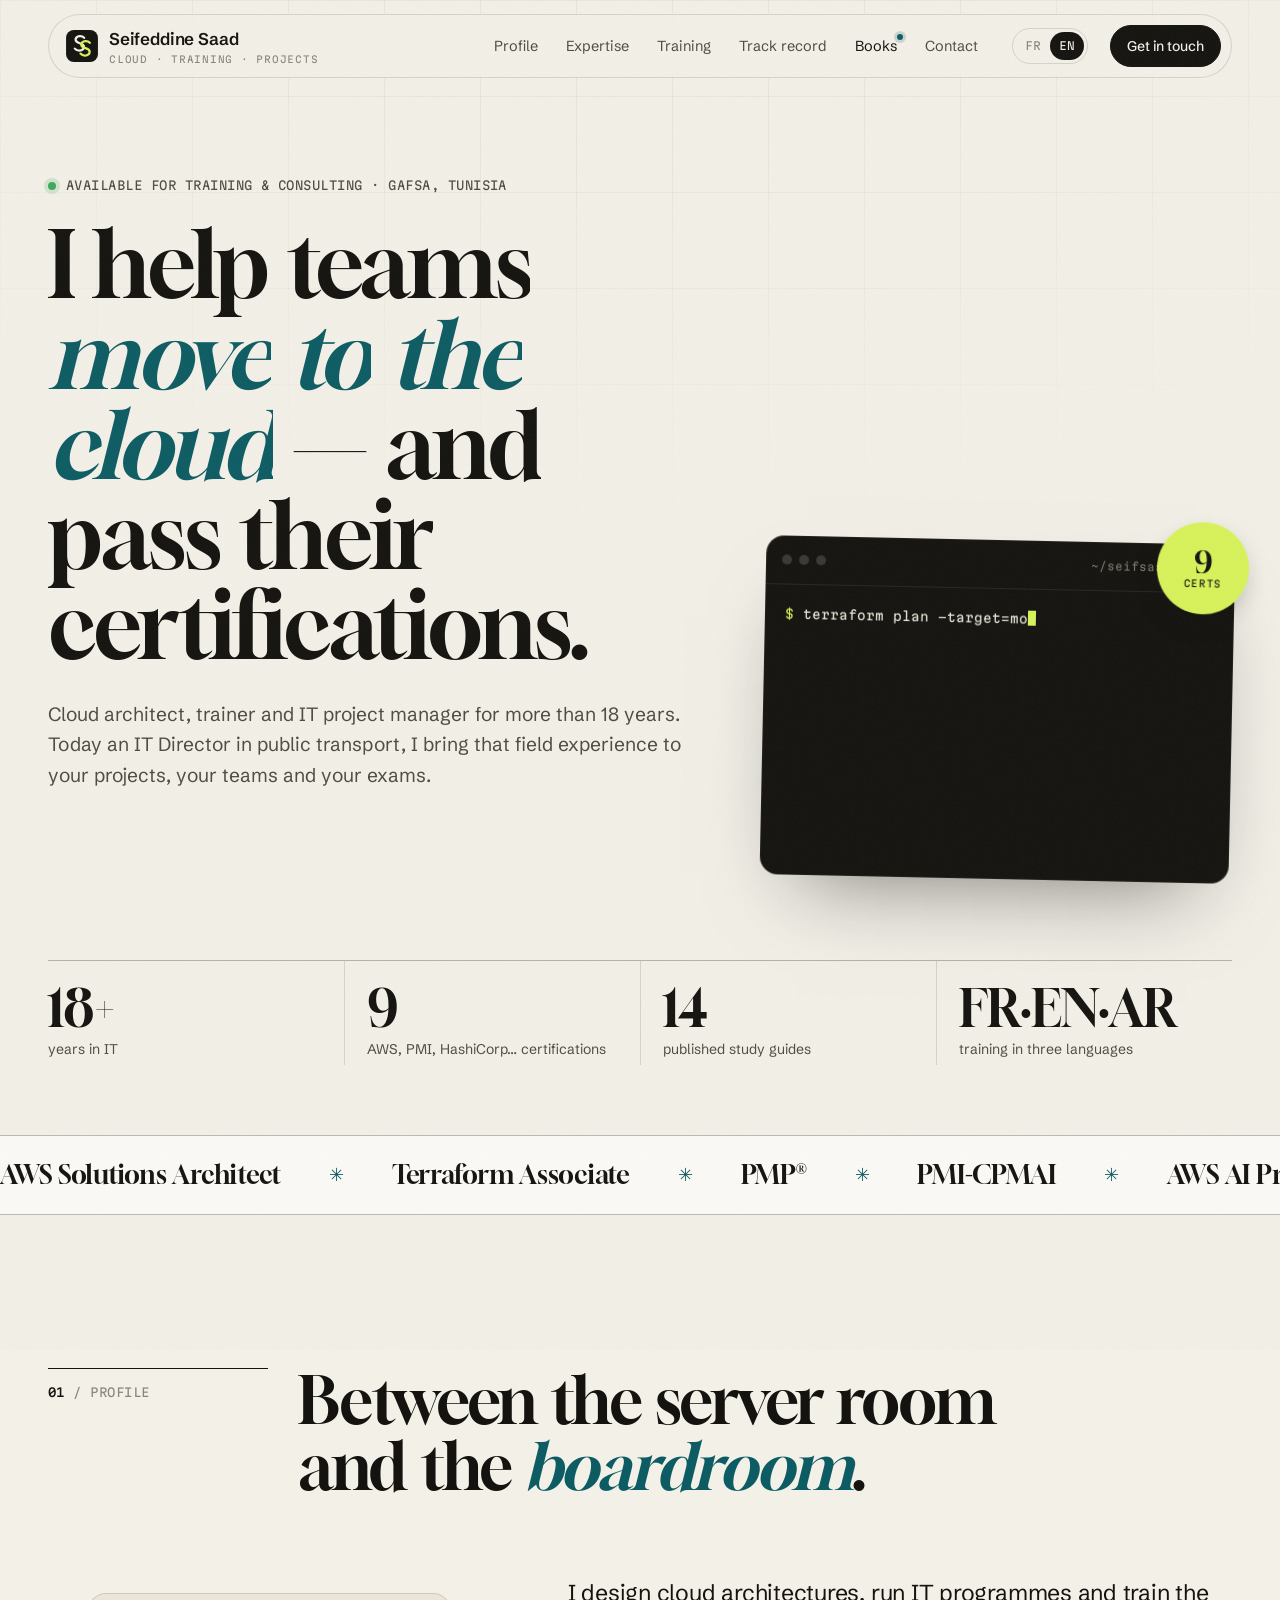
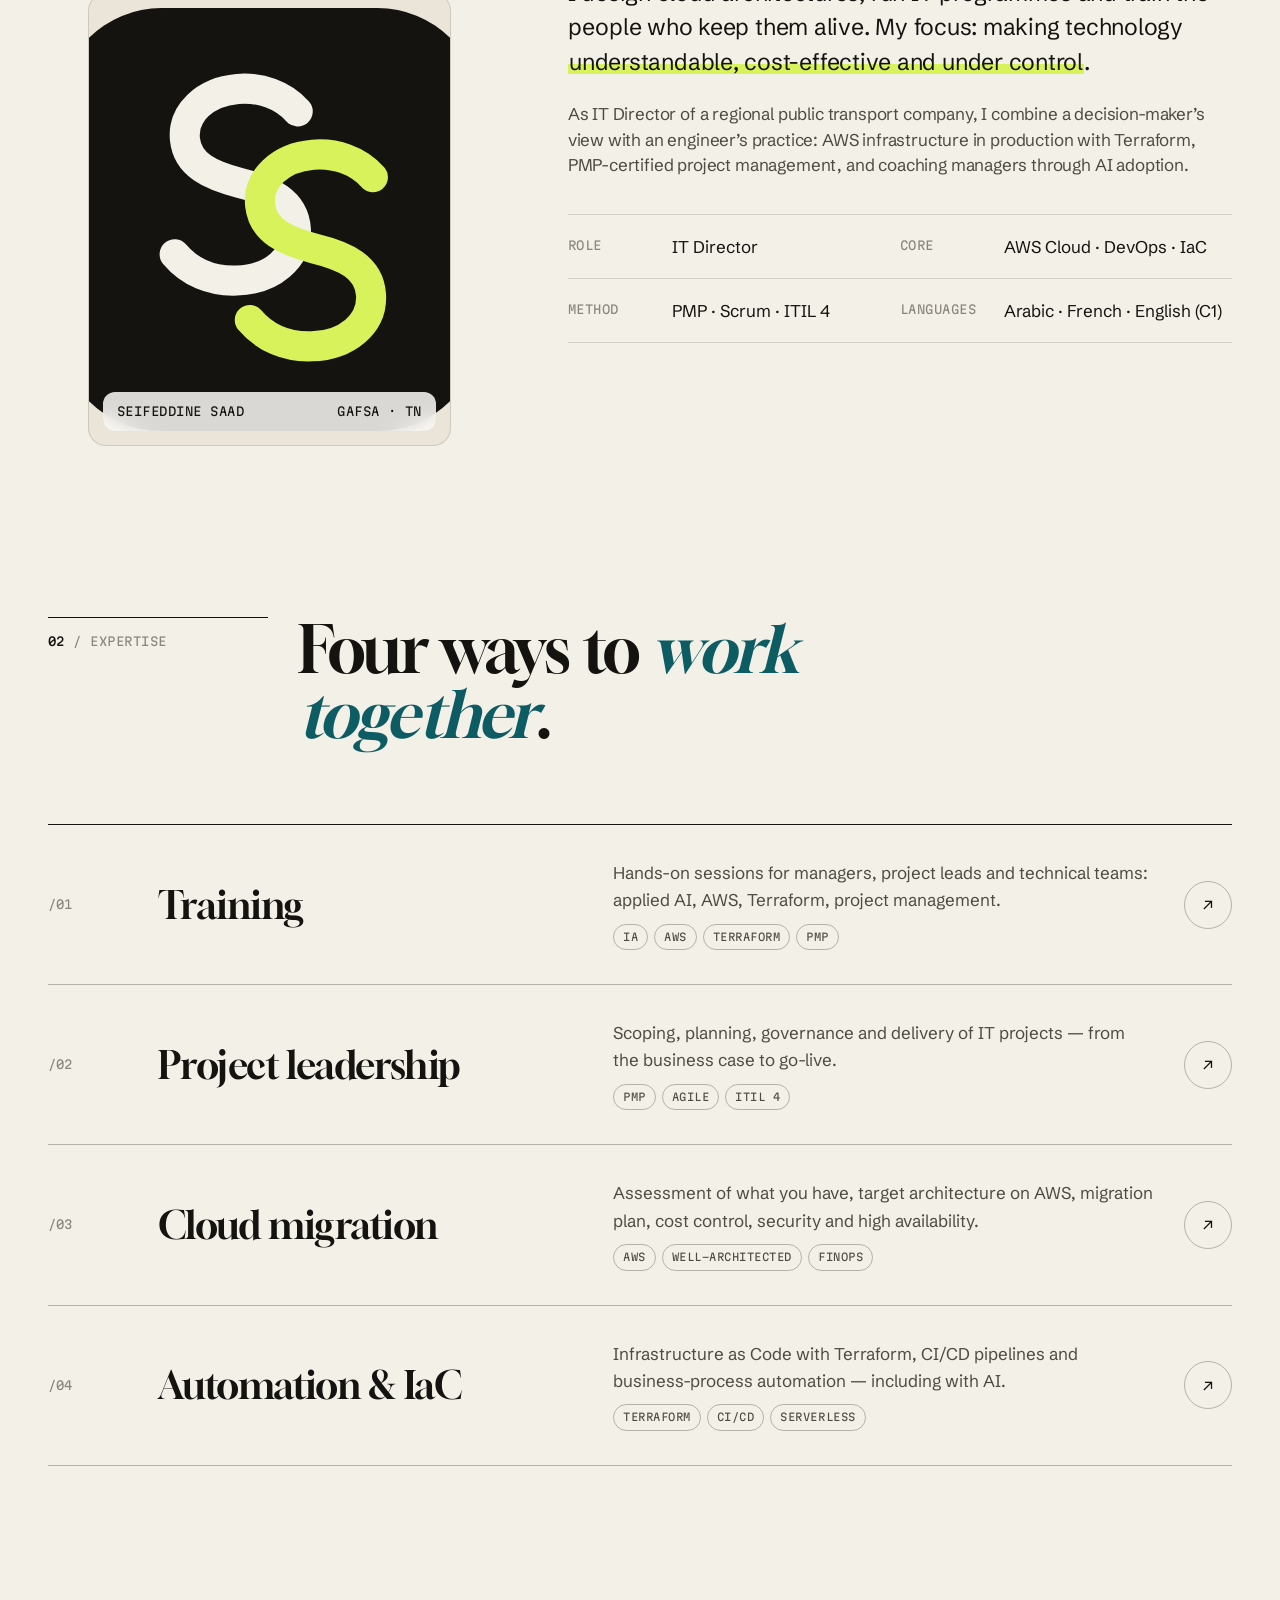
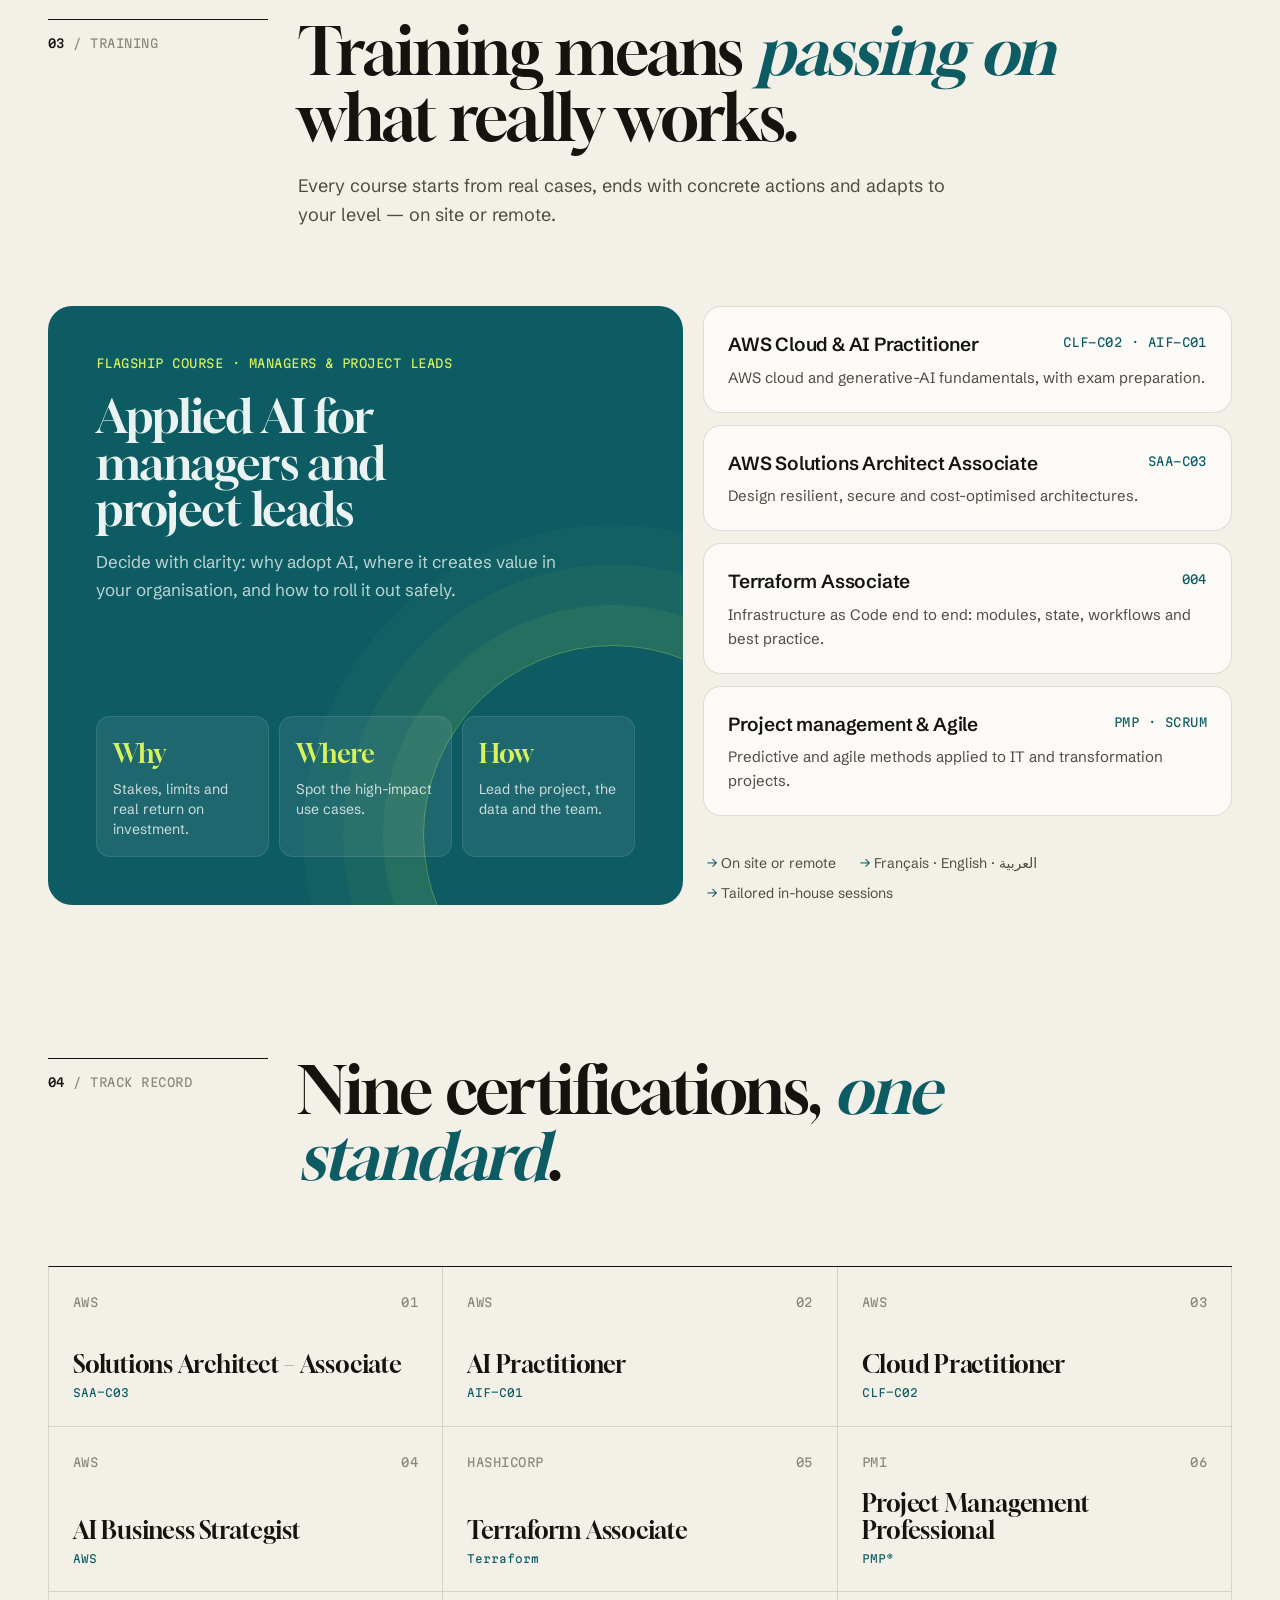
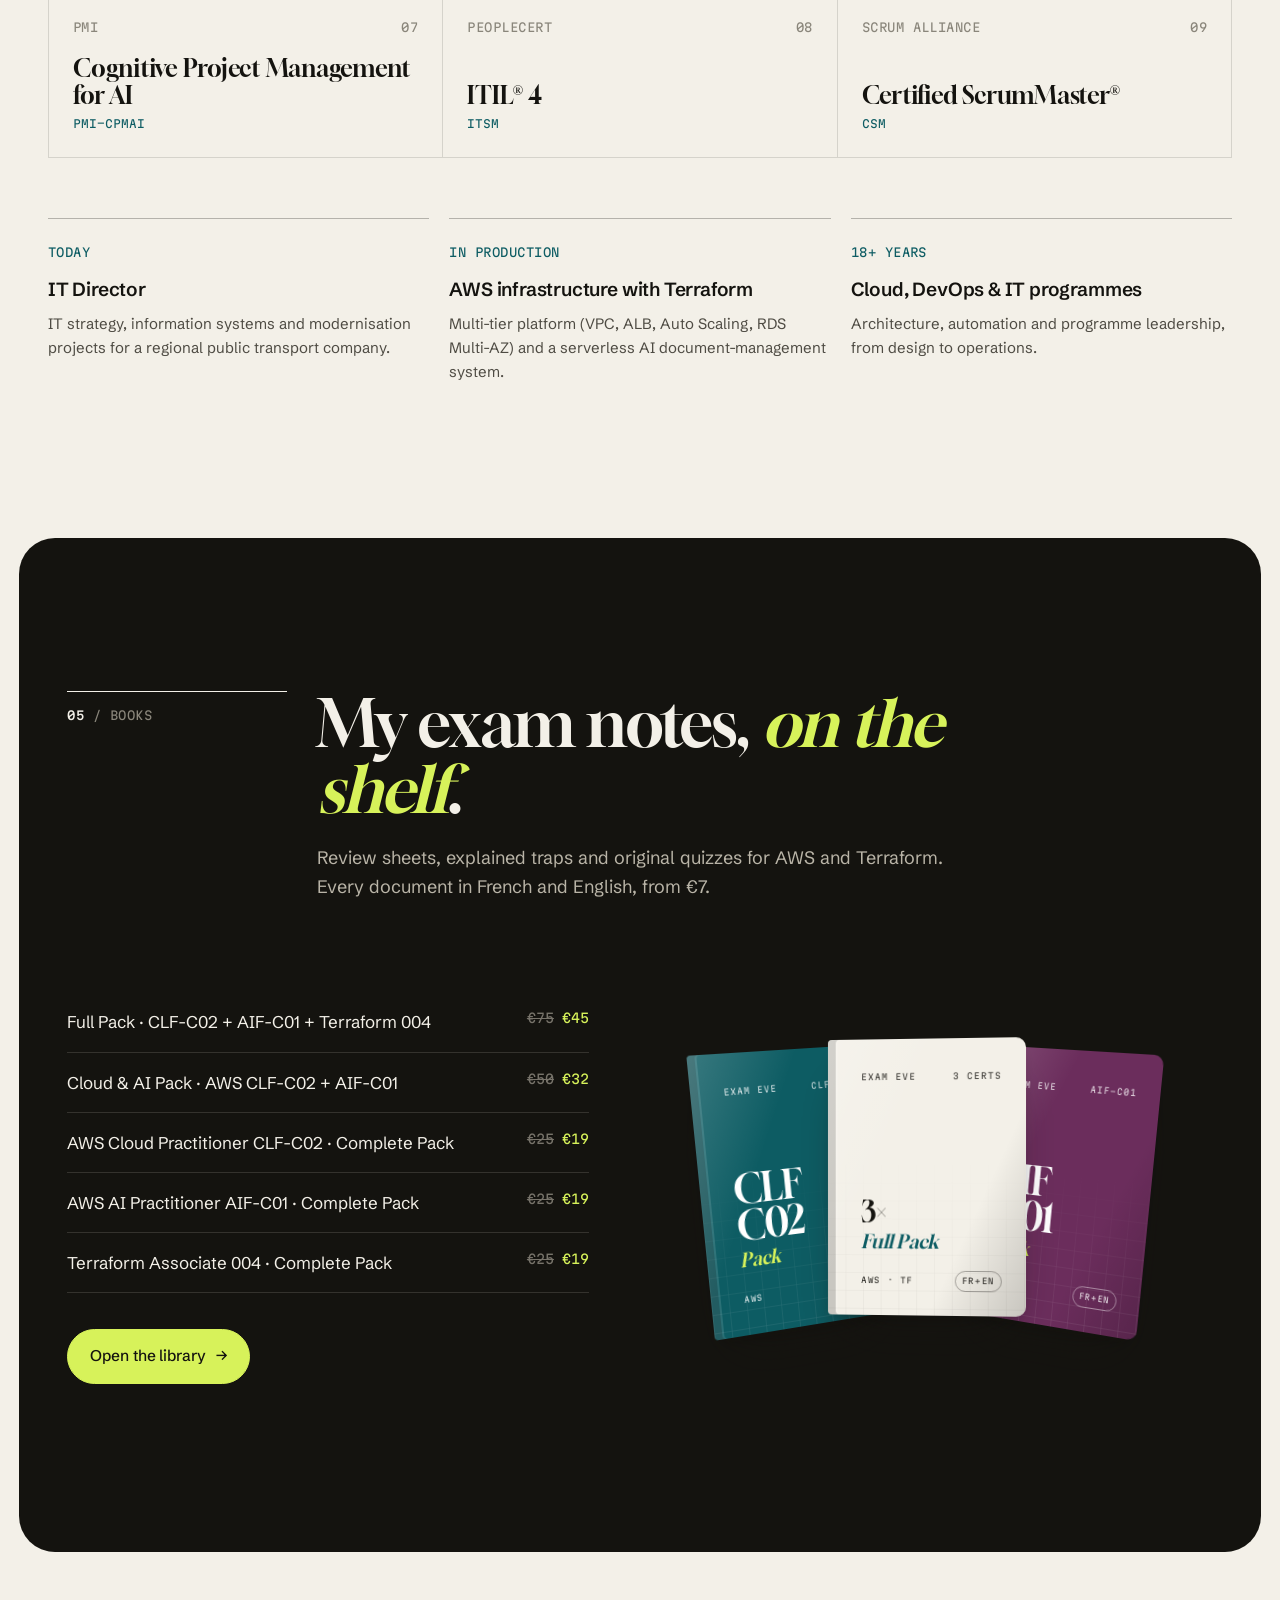
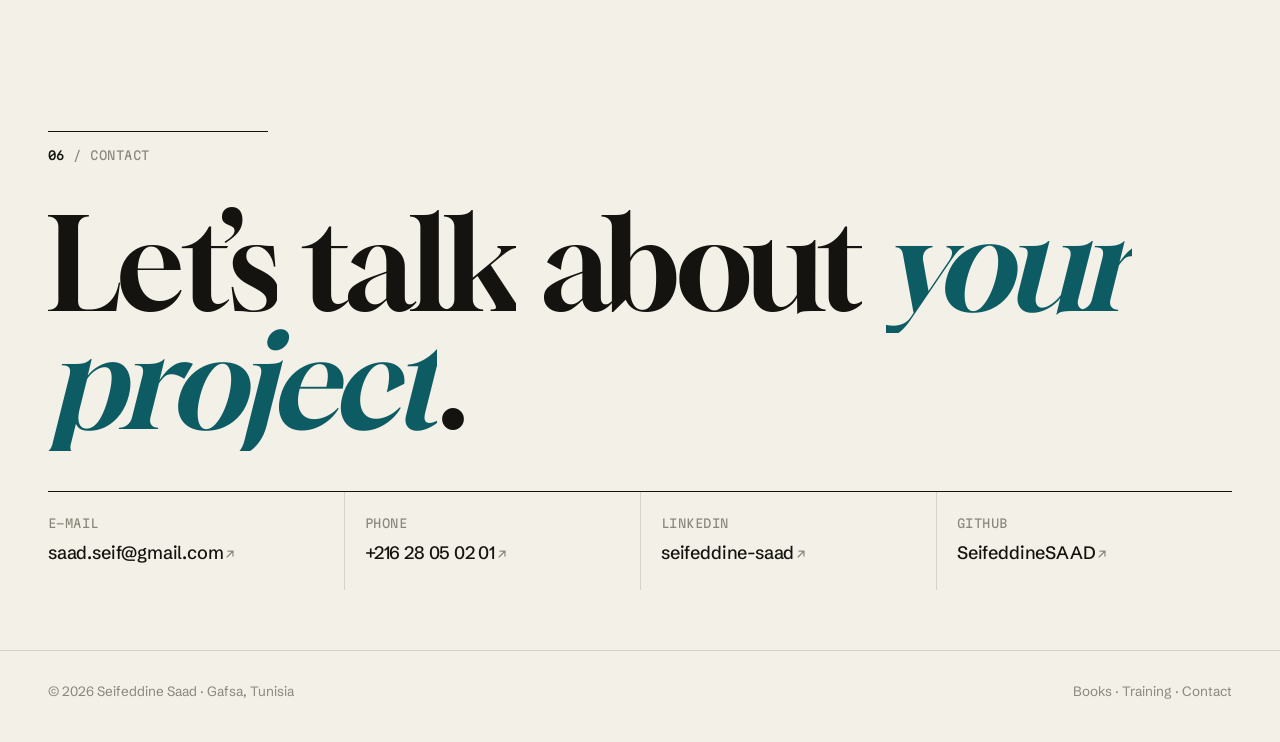
==== index.html @ 4e947e26 "Nouvelle version du site seifsaad.com" ====
<!DOCTYPE html>
<html lang="fr">
<head>
  <meta charset="utf-8">
  <meta name="viewport" content="width=device-width, initial-scale=1">
  <title>Seifeddine Saad — Cloud Architect, formateur & chef de projet IT</title>
  <meta name="description" content="Seifeddine Saad : 18+ ans en architecture cloud, DevOps et pilotage de programmes IT. Formations IA, AWS, Terraform. Livres de préparation aux certifications.">
  <meta property="og:title" content="Seifeddine Saad — Cloud Architect & formateur">
  <meta property="og:description" content="Architecture cloud, formation IA/AWS/Terraform, pilotage de projets IT.">
  <meta property="og:type" content="website">
  <link rel="icon" href="assets/img/logo.svg" type="image/svg+xml">
  <link rel="preconnect" href="https://fonts.googleapis.com">
  <link rel="preconnect" href="https://fonts.gstatic.com" crossorigin>
  <link href="https://fonts.googleapis.com/css2?family=Gloock&family=Martian+Mono:wght@400;500&family=Schibsted+Grotesk:ital,wght@0,400;0,500;0,600;0,700;1,400&display=swap" rel="stylesheet">
  <link rel="stylesheet" href="assets/css/style.css">
</head>
<body data-page="home">
  <div class="veil" aria-hidden="true"></div>
  <div class="cursor" aria-hidden="true"></div>

  <!-- ================= NAV ================= -->
  <header class="nav">
    <div class="wrap nav-inner">
      <a class="brand" href="index.html" aria-label="Accueil">
        <img src="assets/img/logo.svg" alt="">
        <span>Seifeddine Saad<small data-i18n="brand.sub">Cloud · Formation · Projets</small></span>
      </a>
      <ul class="nav-links">
        <li><a href="#profil" data-i18n="nav.profile">Profil</a></li>
        <li><a href="#expertises" data-i18n="nav.services">Expertises</a></li>
        <li><a href="#formations" data-i18n="nav.training">Formations</a></li>
        <li><a href="#parcours" data-i18n="nav.path">Parcours</a></li>
        <li><a href="livres.html" class="shop" data-i18n="nav.books">Livres</a></li>
        <li><a href="#contact" data-i18n="nav.contact">Contact</a></li>
      </ul>
      <div class="lang" role="group" aria-label="Langue">
        <button type="button" data-lang="fr" aria-pressed="true">FR</button>
        <button type="button" data-lang="en" aria-pressed="false">EN</button>
      </div>
      <a href="#contact" class="btn btn-sm nav-cta" data-mag><span data-i18n="nav.cta">Me contacter</span></a>
      <button class="burger" type="button" aria-label="Menu"><span></span></button>
    </div>
  </header>

  <main>
    <!-- ================= HERO ================= -->
    <section class="hero">
      <div class="wrap">
        <div class="hero-grid">
          <div>
            <span class="eyebrow mono" data-reveal><i class="dot"></i><span data-i18n="hero.eyebrow">Disponible pour formations & missions · Gafsa, Tunisie</span></span>
            <h1 class="h-display split" data-i18n="hero.title">J’aide les équipes à <em>passer au cloud</em> — et à réussir leurs certifications.</h1>
            <p class="lead" data-reveal style="--d:300ms" data-i18n="hero.lead">Architecte cloud, formateur et chef de projet IT depuis plus de 18 ans. Aujourd’hui Directeur Informatique dans le transport public, je mets cette expérience terrain au service de vos projets, de vos équipes et de vos examens.</p>
            <div class="hero-cta" data-reveal style="--d:420ms">
              <a href="#formations" class="btn" data-mag><span data-i18n="hero.cta1">Voir les formations</span> <span class="arr">→</span></a>
              <a href="livres.html" class="btn btn-ghost" data-mag><span data-i18n="hero.cta2">Découvrir les livres</span> <span class="arr">↗</span></a>
            </div>
          </div>

          <div data-reveal style="--d:250ms">
            <div class="term" aria-label="Terminal">
              <div class="sticker"><span><b>9</b><span data-i18n="hero.sticker">certifs</span></span></div>
              <div class="term-bar"><i></i><i></i><i></i><span>~/seifsaad — zsh</span></div>
              <div class="term-body" id="term"></div>
            </div>
          </div>
        </div>

        <div class="stats" data-reveal style="--d:200ms">
          <div class="stat"><b><span data-count="18">0</span>+</b><span data-i18n="stats.years">ans d’expérience IT</span></div>
          <div class="stat"><b data-count="9">0</b><span data-i18n="stats.certs">certifications AWS, PMI, HashiCorp…</span></div>
          <div class="stat"><b data-count="14">0</b><span data-i18n="stats.books">guides de révision publiés</span></div>
          <div class="stat"><b>FR·EN·AR</b><span data-i18n="stats.lang">formations en trois langues</span></div>
        </div>
      </div>
    </section>

    <!-- ================= MARQUEE ================= -->
    <div class="marquee" aria-hidden="true">
      <div class="marquee-track">
        <div class="marquee-item">AWS Solutions Architect</div>
        <div class="marquee-item">Terraform Associate</div>
        <div class="marquee-item">PMP®</div>
        <div class="marquee-item">PMI-CPMAI</div>
        <div class="marquee-item">AWS AI Practitioner</div>
        <div class="marquee-item">ITIL 4</div>
        <div class="marquee-item">Certified ScrumMaster</div>
        <div class="marquee-item">AI Business Strategist</div>
        <div class="marquee-item">AWS Cloud Practitioner</div>
        <!-- duplicated for seamless loop -->
        <div class="marquee-item">AWS Solutions Architect</div>
        <div class="marquee-item">Terraform Associate</div>
        <div class="marquee-item">PMP®</div>
        <div class="marquee-item">PMI-CPMAI</div>
        <div class="marquee-item">AWS AI Practitioner</div>
        <div class="marquee-item">ITIL 4</div>
        <div class="marquee-item">Certified ScrumMaster</div>
        <div class="marquee-item">AI Business Strategist</div>
        <div class="marquee-item">AWS Cloud Practitioner</div>
      </div>
    </div>

    <!-- ================= 01 PROFIL ================= -->
    <section class="sec" id="profil">
      <div class="wrap">
        <div class="sec-head">
          <div class="sec-num mono"><b>01</b> / <span data-i18n="nav.profile">Profil</span></div>
          <div>
            <h2 class="h2" data-reveal data-i18n="p.title">Entre la salle serveur et la <em>salle de réunion</em>.</h2>
          </div>
        </div>
        <div class="profile">
          <figure class="portrait" data-reveal>
            <!-- Remplacez ce bloc par votre photo :
                 <img src="assets/img/portrait.jpg" alt="Seifeddine Saad"> -->
            <div class="ph"><img src="assets/img/logo.svg" alt=""></div>
            <figcaption class="mono"><span>Seifeddine Saad</span><span>Gafsa · TN</span></figcaption>
          </figure>
          <div class="profile-text">
            <p data-reveal data-i18n="p.t1">Je conçois des architectures cloud, je pilote des programmes IT et je forme celles et ceux qui doivent les faire vivre. Mon terrain : rendre la technologie <span class="mark">compréhensible, rentable et maîtrisée</span>.</p>
            <p class="small" data-reveal style="--d:120ms" data-i18n="p.t2">Directeur Informatique d’une société régionale de transport public, j’allie la vision d’un décideur et la pratique d’un ingénieur : infrastructures AWS en production avec Terraform, gestion de projet certifiée PMP, et accompagnement des managers dans l’adoption de l’IA.</p>
            <div class="facts" data-reveal style="--d:200ms">
              <div class="fact"><span class="mono" data-i18n="p.f1k">Poste</span><span data-i18n="p.f1v">Directeur Informatique</span></div>
              <div class="fact"><span class="mono" data-i18n="p.f2k">Cœur</span><span data-i18n="p.f2v">Cloud AWS · DevOps · IaC</span></div>
              <div class="fact"><span class="mono" data-i18n="p.f3k">Méthode</span><span>PMP · Scrum · ITIL 4</span></div>
              <div class="fact"><span class="mono" data-i18n="p.f4k">Langues</span><span data-i18n="p.f4v">Arabe · Français · Anglais (C1)</span></div>
            </div>
          </div>
        </div>
      </div>
    </section>

    <!-- ================= 02 EXPERTISES ================= -->
    <section class="sec" id="expertises" style="padding-top:0">
      <div class="wrap">
        <div class="sec-head">
          <div class="sec-num mono"><b>02</b> / <span data-i18n="nav.services">Expertises</span></div>
          <div>
            <h2 class="h2" data-reveal data-i18n="s.title">Quatre façons de <em>travailler ensemble</em>.</h2>
          </div>
        </div>
        <div class="rows">
          <a href="#formations" class="row" data-reveal>
            <span class="n">/01</span>
            <div><h3 data-i18n="s.1t">Formation</h3></div>
            <div><p data-i18n="s.1d">Des sessions concrètes pour managers, chefs de projet et équipes techniques : IA appliquée, AWS, Terraform, gestion de projet.</p><div class="tags"><span class="tag">IA</span><span class="tag">AWS</span><span class="tag">Terraform</span><span class="tag">PMP</span></div></div>
            <span class="go">↗</span>
          </a>
          <a href="#contact" class="row" data-reveal style="--d:80ms">
            <span class="n">/02</span>
            <div><h3 data-i18n="s.2t">Pilotage de projet</h3></div>
            <div><p data-i18n="s.2d">Cadrage, planification, gouvernance et livraison de projets IT — du dossier de décision à la mise en production.</p><div class="tags"><span class="tag">PMP</span><span class="tag">Agile</span><span class="tag">ITIL 4</span></div></div>
            <span class="go">↗</span>
          </a>
          <a href="#contact" class="row" data-reveal style="--d:160ms">
            <span class="n">/03</span>
            <div><h3 data-i18n="s.3t">Migration cloud</h3></div>
            <div><p data-i18n="s.3d">Évaluation de l’existant, architecture cible sur AWS, plan de migration et maîtrise des coûts, sécurité et haute disponibilité.</p><div class="tags"><span class="tag">AWS</span><span class="tag">Well-Architected</span><span class="tag">FinOps</span></div></div>
            <span class="go">↗</span>
          </a>
          <a href="#contact" class="row" data-reveal style="--d:240ms">
            <span class="n">/04</span>
            <div><h3 data-i18n="s.4t">Automatisation & IaC</h3></div>
            <div><p data-i18n="s.4d">Infrastructure as Code avec Terraform, pipelines CI/CD et automatisation de processus métier — y compris avec l’IA.</p><div class="tags"><span class="tag">Terraform</span><span class="tag">CI/CD</span><span class="tag">Serverless</span></div></div>
            <span class="go">↗</span>
          </a>
        </div>
      </div>
    </section>

    <!-- ================= 03 FORMATIONS ================= -->
    <section class="sec" id="formations" style="padding-top:0">
      <div class="wrap">
        <div class="sec-head">
          <div class="sec-num mono"><b>03</b> / <span data-i18n="nav.training">Formations</span></div>
          <div>
            <h2 class="h2" data-reveal data-i18n="t.title">Former, c’est <em>transmettre</em> ce qui marche vraiment.</h2>
            <p class="sec-intro" data-reveal style="--d:100ms" data-i18n="t.intro">Chaque formation part de cas réels, se termine par des actions concrètes et s’adapte à votre niveau — en présentiel ou à distance.</p>
          </div>
        </div>
        <div class="training">
          <article class="t-feature" data-reveal>
            <span class="mono" data-i18n="t.fTag">Formation phare · Managers & chefs de projet</span>
            <h3 data-i18n="t.fTitle">IA appliquée pour managers et chefs de projet</h3>
            <p data-i18n="t.fDesc">Décider avec lucidité : pourquoi adopter l’IA, où elle crée de la valeur dans votre organisation, et comment la déployer sans risque.</p>
            <ul class="modules">
              <li><b data-i18n="t.m1">Pourquoi</b><span data-i18n="t.m1d">Enjeux, limites et retour sur investissement réel.</span></li>
              <li><b data-i18n="t.m2">Où</b><span data-i18n="t.m2d">Identifier les cas d’usage à fort impact.</span></li>
              <li><b data-i18n="t.m3">Comment</b><span data-i18n="t.m3d">Piloter le projet, les données et l’équipe.</span></li>
            </ul>
          </article>
          <div class="t-list">
            <div class="t-item" data-reveal style="--d:60ms"><h4>AWS Cloud & AI Practitioner</h4><span class="mono">CLF-C02 · AIF-C01</span><p data-i18n="t.i1">Les fondamentaux du cloud AWS et de l’IA générative, avec préparation à l’examen.</p></div>
            <div class="t-item" data-reveal style="--d:120ms"><h4>AWS Solutions Architect Associate</h4><span class="mono">SAA-C03</span><p data-i18n="t.i2">Concevoir des architectures résilientes, sécurisées et optimisées en coûts.</p></div>
            <div class="t-item" data-reveal style="--d:180ms"><h4>Terraform Associate</h4><span class="mono">004</span><p data-i18n="t.i3">Infrastructure as Code de A à Z : modules, state, workflows et bonnes pratiques.</p></div>
            <div class="t-item" data-reveal style="--d:240ms"><h4 data-i18n="t.i4t">Gestion de projet & Agile</h4><span class="mono">PMP · Scrum</span><p data-i18n="t.i4">Méthodes prédictives et agiles appliquées aux projets IT et de transformation.</p></div>
            <div class="t-meta" data-reveal style="--d:300ms"><span data-i18n="t.meta1">Présentiel ou distanciel</span><span data-i18n="t.meta2">Français · English · العربية</span><span data-i18n="t.meta3">Intra-entreprise sur mesure</span></div>
          </div>
        </div>
      </div>
    </section>

    <!-- ================= 04 PARCOURS ================= -->
    <section class="sec" id="parcours" style="padding-top:0">
      <div class="wrap">
        <div class="sec-head">
          <div class="sec-num mono"><b>04</b> / <span data-i18n="nav.path">Parcours</span></div>
          <div>
            <h2 class="h2" data-reveal data-i18n="c.title">Neuf certifications, <em>une seule exigence</em>.</h2>
          </div>
        </div>
        <div class="certs" id="certs"></div>
        <div class="milestones">
          <div class="ms" data-reveal><span class="mono" data-i18n="m.1k">Aujourd’hui</span><h4 data-i18n="m.1t">Directeur Informatique</h4><p data-i18n="m.1d">Stratégie IT, systèmes d’information et projets de modernisation d’une société régionale de transport public.</p></div>
          <div class="ms" data-reveal style="--d:100ms"><span class="mono" data-i18n="m.2k">En production</span><h4 data-i18n="m.2t">Infrastructures AWS avec Terraform</h4><p data-i18n="m.2d">Plateforme multi-tiers (VPC, ALB, Auto Scaling, RDS Multi-AZ) et système serverless de gestion documentaire par IA.</p></div>
          <div class="ms" data-reveal style="--d:200ms"><span class="mono" data-i18n="m.3k">18+ ans</span><h4 data-i18n="m.3t">Cloud, DevOps & programmes IT</h4><p data-i18n="m.3d">Architecture, automatisation et pilotage de programmes, de la conception à l’exploitation.</p></div>
        </div>
      </div>
    </section>

    <!-- ================= 05 LIVRES (teaser) ================= -->
    <section class="band" id="livres">
      <div class="sec wrap">
        <div class="sec-head">
          <div class="sec-num mono"><b>05</b> / <span data-i18n="nav.books">Livres</span></div>
          <div>
            <h2 class="h2" data-reveal data-i18n="b.title">Mes notes d’examen, <em>en libre-service</em>.</h2>
            <p class="sec-intro" data-reveal style="--d:100ms" data-i18n="b.intro">Fiches de révision, pièges expliqués et quiz originaux pour AWS et Terraform. Chaque document en français et en anglais, à partir de 7 €.</p>
          </div>
        </div>
        <div class="band-grid">
          <div data-reveal>
            <ul class="band-list" id="bandList"></ul>
            <a href="livres.html" class="btn" data-mag><span data-i18n="b.cta">Ouvrir la bibliothèque</span> <span class="arr">→</span></a>
          </div>
          <div class="shelf" id="bandShelf" data-reveal style="--d:150ms"></div>
        </div>
      </div>
    </section>

    <!-- ================= 06 CONTACT ================= -->
    <section class="contact" id="contact">
      <div class="wrap">
        <div class="sec-num mono" style="max-width:220px;margin-bottom:40px"><b>06</b> / <span data-i18n="nav.contact">Contact</span></div>
        <h2 class="contact-big split" data-i18n="ct.title">Parlons de <em>votre projet</em>.</h2>
        <div class="contact-grid" data-reveal>
          <a class="c-item" id="cEmail" href="#"><span class="mono">E-mail</span><b data-contact="email"></b></a>
          <a class="c-item" id="cPhone" href="#"><span class="mono" data-i18n="ct.phone">Téléphone</span><b data-contact="phone"></b></a>
          <a class="c-item" href="https://www.linkedin.com/in/seifeddine-saad" target="_blank" rel="noopener"><span class="mono">LinkedIn</span><b>seifeddine-saad</b></a>
          <a class="c-item" href="https://github.com/SeifeddineSAAD" target="_blank" rel="noopener"><span class="mono">GitHub</span><b>SeifeddineSAAD</b></a>
        </div>
      </div>
    </section>
  </main>

  <footer>
    <div class="wrap foot">
      <span>© <span id="year"></span> Seifeddine Saad · <span data-i18n="f.loc">Gafsa, Tunisie</span></span>
      <span><a href="livres.html" data-i18n="f.books">Livres</a> · <a href="#formations" data-i18n="nav.training">Formations</a> · <a href="#contact" data-i18n="nav.contact">Contact</a></span>
    </div>
  </footer>

  <script src="assets/js/data.js"></script>
  <script src="assets/js/main.js"></script>
</body>
</html>
---- assets/css/style.css ----
/* ==========================================================
   seifsaad.com — "Blueprint paper" design system
   Papier chaud · encre · pétrole · surligneur citron
   ========================================================== */

:root {
  --paper: #F3F0E8;
  --paper-2: #EAE5D8;
  --paper-3: #FBFAF6;
  --ink: #14130F;
  --ink-2: #4E4B43;
  --ink-3: #8A867B;
  --line: rgba(20, 19, 15, .13);
  --line-strong: rgba(20, 19, 15, .28);
  --petrol: #0D5C63;
  --petrol-deep: #083E43;
  --lime: #D7F25A;
  --plum: #6B2D5C;
  --ochre: #B8741A;

  --f-display: "Gloock", "Times New Roman", serif;
  --f-body: "Schibsted Grotesk", system-ui, sans-serif;
  --f-mono: "Martian Mono", ui-monospace, monospace;

  --wrap: 1240px;
  --gut: clamp(20px, 4vw, 48px);
  --r: 18px;
  --ease: cubic-bezier(.2, .7, .1, 1);
  --ease-out: cubic-bezier(.16, 1, .3, 1);
}

*, *::before, *::after { box-sizing: border-box; }
html { scroll-behavior: smooth; -webkit-text-size-adjust: 100%; }
body {
  margin: 0;
  background: var(--paper);
  color: var(--ink);
  font-family: var(--f-body);
  font-size: 17px;
  line-height: 1.6;
  -webkit-font-smoothing: antialiased;
  overflow-x: hidden;
}
/* Fine blueprint grid on the paper */
body::before {
  content: "";
  position: fixed; inset: 0;
  pointer-events: none; z-index: -1;
  background-image:
    linear-gradient(var(--line) 1px, transparent 1px),
    linear-gradient(90deg, var(--line) 1px, transparent 1px);
  background-size: 96px 96px;
  opacity: .35;
  mask-image: radial-gradient(ellipse 80% 60% at 50% 0%, #000 30%, transparent 100%);
}
/* Grain */
body::after {
  content: "";
  position: fixed; inset: -50%;
  pointer-events: none; z-index: 100;
  opacity: .05;
  background-image: url("data:image/svg+xml,%3Csvg xmlns='http://www.w3.org/2000/svg' width='160' height='160'%3E%3Cfilter id='n'%3E%3CfeTurbulence type='fractalNoise' baseFrequency='.9' numOctaves='3' stitchTiles='stitch'/%3E%3C/filter%3E%3Crect width='100%25' height='100%25' filter='url(%23n)'/%3E%3C/svg%3E");
}

img, svg { display: block; max-width: 100%; }
a { color: inherit; text-decoration: none; }
::selection { background: var(--lime); color: var(--ink); }
:focus-visible { outline: 2px solid var(--petrol); outline-offset: 3px; border-radius: 4px; }

.wrap { width: min(var(--wrap), 100% - var(--gut) * 2); margin-inline: auto; }
.mono { font-family: var(--f-mono); font-size: 12px; letter-spacing: .04em; text-transform: uppercase; }
.serif { font-family: var(--f-display); font-weight: 400; }

/* ---------- Page transition veil ---------- */
.veil {
  position: fixed; inset: 0; z-index: 200;
  background: var(--ink);
  transform-origin: top;
  animation: veilOut .9s var(--ease-out) .05s forwards;
  pointer-events: none;
}
.veil.leaving { animation: veilIn .45s var(--ease) forwards; transform-origin: bottom; }
@keyframes veilOut { to { transform: scaleY(0); } }
@keyframes veilIn { from { transform: scaleY(0); } to { transform: scaleY(1); } }

/* ---------- Navigation ---------- */
.nav {
  position: fixed; top: 14px; left: 0; right: 0; z-index: 50;
  transition: transform .5s var(--ease-out);
}
.nav.hide { transform: translateY(-120%); }
.nav-inner {
  display: flex; align-items: center; gap: 22px;
  padding: 10px 10px 10px 16px;
  border: 1px solid var(--line);
  border-radius: 999px;
  background: rgba(243, 240, 232, .78);
  backdrop-filter: blur(14px) saturate(1.3);
  -webkit-backdrop-filter: blur(14px) saturate(1.3);
  transition: box-shadow .4s, background .4s;
}
.nav.scrolled .nav-inner { box-shadow: 0 10px 40px -18px rgba(20, 19, 15, .35); background: rgba(251, 250, 246, .9); }
.brand { display: flex; align-items: center; gap: 10px; font-weight: 600; letter-spacing: -.01em; }
.brand img { width: 34px; height: 34px; transition: transform .6s var(--ease-out); }
.brand:hover img { transform: rotate(-12deg) scale(1.05); }
.brand small { display: block; font-family: var(--f-mono); font-size: 9.5px; color: var(--ink-3); letter-spacing: .08em; text-transform: uppercase; font-weight: 400; }
.nav-links { display: flex; gap: 4px; margin-left: auto; list-style: none; padding: 0; margin-block: 0; }
.nav-links a {
  position: relative; display: block;
  padding: 8px 12px; border-radius: 999px;
  font-size: 14.5px; color: var(--ink-2);
  transition: color .25s, background .25s;
}
.nav-links a:hover, .nav-links a.active { color: var(--ink); background: var(--paper-2); }
.nav-links a.shop { color: var(--ink); }
.nav-links a.shop::after {
  content: ""; position: absolute; top: 7px; right: 6px;
  width: 6px; height: 6px; border-radius: 50%; background: var(--petrol);
  box-shadow: 0 0 0 3px rgba(13, 92, 99, .18);
  animation: pulse 2.4s infinite;
}
@keyframes pulse { 50% { box-shadow: 0 0 0 7px rgba(13, 92, 99, 0); } }
.lang {
  display: flex; border: 1px solid var(--line); border-radius: 999px; padding: 3px;
  font-family: var(--f-mono); font-size: 11px;
}
.lang button {
  border: 0; background: none; cursor: pointer; color: var(--ink-3);
  padding: 5px 9px; border-radius: 999px; font: inherit; transition: .25s;
}
.lang button[aria-pressed="true"] { background: var(--ink); color: var(--paper); }
.burger { display: none; }

/* ---------- Buttons ---------- */
.btn {
  --bg: var(--ink); --fg: var(--paper);
  position: relative; display: inline-flex; align-items: center; gap: 10px;
  padding: 14px 22px; border-radius: 999px;
  background: var(--bg); color: var(--fg);
  font-weight: 500; font-size: 15.5px; letter-spacing: -.005em;
  border: 1px solid var(--bg);
  overflow: hidden; isolation: isolate; cursor: pointer;
  transition: transform .4s var(--ease-out), color .35s;
}
.btn::before {
  content: ""; position: absolute; inset: 0; z-index: -1;
  background: var(--lime);
  transform: translateY(101%);
  transition: transform .45s var(--ease-out);
  border-radius: inherit;
}
.btn:hover { color: var(--ink); }
.btn:hover::before { transform: translateY(0); }
.btn .arr { transition: transform .4s var(--ease-out); }
.btn:hover .arr { transform: translateX(4px); }
.btn-ghost { --bg: transparent; --fg: var(--ink); border-color: var(--line-strong); }
.btn-sm { padding: 9px 16px; font-size: 14px; }
.btn-petrol { --bg: var(--petrol); --fg: #fff; }

/* ---------- Highlighter ---------- */
.mark {
  background-image: linear-gradient(transparent 58%, var(--lime) 58%, var(--lime) 92%, transparent 92%);
  background-size: 0% 100%;
  background-repeat: no-repeat;
  transition: background-size 1.1s var(--ease-out) .5s;
  padding: 0 .06em;
}
.in .mark, .mark.in { background-size: 100% 100%; }

/* ---------- Hero ---------- */
.hero { position: relative; padding: 170px 0 70px; }
.hero-grid { display: grid; grid-template-columns: 1.25fr .9fr; gap: clamp(30px, 5vw, 80px); align-items: end; }
.eyebrow { display: inline-flex; align-items: center; gap: 10px; color: var(--ink-2); }
.eyebrow .dot { width: 8px; height: 8px; border-radius: 50%; background: #3DAA5C; box-shadow: 0 0 0 4px rgba(61, 170, 92, .18); }
.h-display {
  font-family: var(--f-display); font-weight: 400;
  font-size: clamp(46px, 7.2vw, 104px);
  line-height: .98; letter-spacing: -.025em;
  margin: 22px 0 28px;
}
.h-display em { font-style: italic; color: var(--petrol); }
.split .w { display: inline-block; overflow: hidden; vertical-align: top; padding-bottom: .08em; margin-bottom: -.08em; }
.split .w > span { display: inline-block; transform: translateY(110%); transition: transform 1s var(--ease-out); transition-delay: calc(var(--i) * 55ms + 150ms); }
.split.in .w > span { transform: translateY(0); }
.lead { font-size: clamp(17px, 1.5vw, 20px); color: var(--ink-2); max-width: 56ch; margin: 0 0 34px; }
.hero-cta { display: flex; flex-wrap: wrap; gap: 12px; }

/* Terminal */
.term {
  position: relative;
  background: var(--ink); color: #E8E4D8;
  border-radius: var(--r);
  font-family: var(--f-mono); font-size: 12.5px; line-height: 1.85;
  box-shadow: 0 40px 80px -40px rgba(20, 19, 15, .55), 0 0 0 1px rgba(255,255,255,.04) inset;
  transform: rotate(1.2deg);
  transition: transform .8s var(--ease-out);
}
.term:hover { transform: rotate(0) translateY(-4px); }
.term-bar { display: flex; align-items: center; gap: 7px; padding: 14px 16px; border-bottom: 1px solid rgba(255,255,255,.08); }
.term-bar i { width: 10px; height: 10px; border-radius: 50%; background: #3a3832; }
.term-bar span { margin-left: auto; color: #77736a; font-size: 11px; }
.term-body { padding: 18px 20px 22px; min-height: 290px; white-space: pre-wrap; }
.term .p { color: var(--lime); }
.term .k { color: #9AD4D9; }
.term .s { color: #F1C27D; }
.term .c { color: #77736a; }
.term .ok { color: #7FD69A; }
.caret { display: inline-block; width: 8px; height: 15px; background: var(--lime); vertical-align: -2px; animation: blink 1s steps(1) infinite; }
@keyframes blink { 50% { opacity: 0; } }
.sticker {
  position: absolute; right: -14px; top: -22px;
  width: 92px; height: 92px; border-radius: 50%;
  background: var(--lime); color: var(--ink);
  display: grid; place-items: center; text-align: center;
  font-family: var(--f-mono); font-size: 9.5px; line-height: 1.3; text-transform: uppercase; letter-spacing: .06em;
  animation: spin 18s linear infinite;
  box-shadow: 0 10px 30px -10px rgba(20,19,15,.4);
}
.sticker b { display: block; font-family: var(--f-display); font-size: 30px; font-weight: 400; letter-spacing: -.02em; text-transform: none; line-height: 1; }
@keyframes spin { to { transform: rotate(360deg); } }

/* Hero stats */
.stats { display: grid; grid-template-columns: repeat(4, 1fr); margin-top: 80px; border-top: 1px solid var(--line-strong); }
.stat { padding: 22px 20px 4px 0; }
.stat + .stat { padding-left: 22px; border-left: 1px solid var(--line); }
.stat b { display: block; font-family: var(--f-display); font-weight: 400; font-size: clamp(38px, 4vw, 56px); line-height: 1; letter-spacing: -.02em; }
.stat > span { color: var(--ink-2); font-size: 14px; }

/* ---------- Marquee ---------- */
.marquee {
  border-block: 1px solid var(--line-strong);
  overflow: hidden; padding: 18px 0;
  background: var(--paper-3);
}
.marquee-track { display: flex; gap: 48px; width: max-content; animation: marq 40s linear infinite; }
.marquee:hover .marquee-track { animation-play-state: paused; }
.marquee-item { display: flex; align-items: center; gap: 48px; white-space: nowrap; font-family: var(--f-display); font-size: 26px; letter-spacing: -.01em; }
.marquee-item::after { content: "✳"; color: var(--petrol); font-size: 18px; }
@keyframes marq { to { transform: translateX(-50%); } }

/* ---------- Sections ---------- */
section { position: relative; }
.sec { padding: clamp(90px, 12vw, 160px) 0; }
.sec-head { display: grid; grid-template-columns: 220px 1fr; gap: 30px; margin-bottom: clamp(40px, 6vw, 80px); }
.sec-num { color: var(--ink-3); padding-top: 14px; border-top: 1px solid var(--ink); }
.sec-num b { color: var(--ink); font-weight: 500; }
.h2 { font-family: var(--f-display); font-weight: 400; font-size: clamp(36px, 5vw, 68px); line-height: 1.02; letter-spacing: -.02em; margin: 0; max-width: 18ch; }
.h2 em { font-style: italic; color: var(--petrol); }
.sec-intro { color: var(--ink-2); max-width: 60ch; margin: 22px 0 0; font-size: 18px; }

/* Reveal */
[data-reveal] { opacity: 0; transform: translateY(28px); transition: opacity 1s var(--ease-out), transform 1s var(--ease-out); transition-delay: var(--d, 0ms); }
[data-reveal].in { opacity: 1; transform: none; }

/* ---------- Profil ---------- */
.profile { display: grid; grid-template-columns: .8fr 1.2fr; gap: clamp(30px, 6vw, 90px); align-items: start; }
.portrait {
  position: relative; aspect-ratio: 4/5; border-radius: var(--r);
  background: var(--paper-2); overflow: hidden;
  border: 1px solid var(--line);
}
.portrait img { width: 100%; height: 100%; object-fit: cover; }
.portrait .ph { position: absolute; inset: 0; display: grid; place-items: center; }
.portrait .ph svg { width: 46%; opacity: .9; }
.portrait figcaption {
  position: absolute; left: 14px; bottom: 14px; right: 14px;
  display: flex; justify-content: space-between;
  padding: 10px 14px; border-radius: 12px;
  background: rgba(251, 250, 246, .86); backdrop-filter: blur(8px);
}
.profile-text p { font-size: clamp(19px, 1.8vw, 24px); line-height: 1.5; margin: 0 0 22px; letter-spacing: -.01em; }
.profile-text p.small { font-size: 17px; color: var(--ink-2); }
.facts { display: grid; grid-template-columns: repeat(2, 1fr); gap: 0; margin-top: 36px; border-top: 1px solid var(--line); }
.fact { padding: 18px 0; border-bottom: 1px solid var(--line); display: flex; gap: 14px; }
.fact:nth-child(odd) { padding-right: 18px; }
.fact .mono { color: var(--ink-3); min-width: 90px; padding-top: 3px; }

/* ---------- Services (editorial rows) ---------- */
.rows { border-top: 1px solid var(--ink); }
.row {
  position: relative;
  display: grid; grid-template-columns: 80px 1.1fr 1.4fr 48px; gap: 30px; align-items: center;
  padding: 34px 0; border-bottom: 1px solid var(--line-strong);
  transition: padding .5s var(--ease-out);
}
.row::before {
  content: ""; position: absolute; inset: 0; z-index: -1;
  background: var(--paper-3);
  transform: scaleY(0); transform-origin: bottom;
  transition: transform .5s var(--ease-out);
}
.row:hover { padding-inline: 22px; }
.row:hover::before { transform: scaleY(1); }
.row .n { font-family: var(--f-mono); font-size: 12px; color: var(--ink-3); }
.row h3 { font-family: var(--f-display); font-weight: 400; font-size: clamp(26px, 3vw, 40px); margin: 0; letter-spacing: -.015em; line-height: 1.05; }
.row p { margin: 0 0 10px; color: var(--ink-2); }
.tags { display: flex; flex-wrap: wrap; gap: 6px; }
.tag { font-family: var(--f-mono); font-size: 10.5px; text-transform: uppercase; letter-spacing: .05em; padding: 4px 9px; border: 1px solid var(--line-strong); border-radius: 999px; color: var(--ink-2); }
.row .go {
  width: 48px; height: 48px; border-radius: 50%; border: 1px solid var(--line-strong);
  display: grid; place-items: center;
  transition: background .4s, transform .5s var(--ease-out), border-color .4s;
}
.row:hover .go { background: var(--lime); border-color: var(--lime); transform: rotate(-45deg); }

/* ---------- Formations ---------- */
.training { display: grid; grid-template-columns: 1.2fr 1fr; gap: 20px; }
.t-feature {
  position: relative; overflow: hidden;
  background: var(--petrol); color: #EAF3F1;
  border-radius: calc(var(--r) + 6px);
  padding: clamp(28px, 4vw, 48px);
  min-height: 520px;
  display: flex; flex-direction: column;
}
.t-feature::after {
  content: ""; position: absolute; right: -120px; bottom: -120px;
  width: 380px; height: 380px; border-radius: 50%;
  border: 1px solid rgba(215, 242, 90, .35);
  box-shadow: 0 0 0 40px rgba(215,242,90,.06), 0 0 0 80px rgba(215,242,90,.04), 0 0 0 120px rgba(215,242,90,.025);
  animation: breathe 8s ease-in-out infinite;
}
@keyframes breathe { 50% { transform: scale(1.08); } }
.t-feature .mono { color: var(--lime); }
.t-feature h3 { font-family: var(--f-display); font-weight: 400; font-size: clamp(32px, 3.6vw, 50px); line-height: 1.02; letter-spacing: -.02em; margin: 18px 0 16px; max-width: 14ch; }
.t-feature p { color: rgba(234, 243, 241, .8); max-width: 46ch; margin: 0 0 30px; }
.modules { list-style: none; padding: 0; margin: auto 0 0; display: grid; grid-template-columns: repeat(3, 1fr); gap: 10px; position: relative; z-index: 1; }
.modules li { padding: 16px; border-radius: 14px; background: rgba(255,255,255,.07); border: 1px solid rgba(255,255,255,.1); transition: background .4s, transform .5s var(--ease-out); }
.modules li:hover { background: rgba(215,242,90,.14); transform: translateY(-4px); }
.modules b { display: block; font-family: var(--f-display); font-weight: 400; font-size: 26px; color: var(--lime); margin-bottom: 4px; }
.modules span { font-size: 14px; color: rgba(234,243,241,.85); line-height: 1.45; display: block; }
.t-list { display: grid; gap: 12px; }
.t-item {
  display: grid; grid-template-columns: 1fr auto; gap: 6px 16px; align-items: start;
  padding: 22px 24px; border-radius: var(--r);
  background: var(--paper-3); border: 1px solid var(--line);
  transition: transform .5s var(--ease-out), box-shadow .5s, border-color .4s;
}
.t-item:hover { transform: translateX(6px); border-color: var(--line-strong); box-shadow: -6px 0 0 var(--lime); }
.t-item h4 { margin: 0; font-size: 19px; font-weight: 600; letter-spacing: -.01em; }
.t-item p { grid-column: 1 / -1; margin: 0; color: var(--ink-2); font-size: 15px; }
.t-item .mono { color: var(--petrol); white-space: nowrap; padding-top: 4px; }
.t-meta { display: flex; flex-wrap: wrap; gap: 8px 24px; margin-top: 8px; padding: 16px 4px 0; color: var(--ink-2); font-size: 14px; }
.t-meta span::before { content: "→ "; color: var(--petrol); }

/* ---------- Certifications ---------- */
.certs { display: grid; grid-template-columns: repeat(3, 1fr); border-top: 1px solid var(--ink); border-left: 1px solid var(--line); }
.cert {
  position: relative; padding: 26px 24px 24px; min-height: 160px;
  border-right: 1px solid var(--line); border-bottom: 1px solid var(--line);
  display: flex; flex-direction: column; justify-content: space-between; gap: 18px;
  overflow: hidden;
}
.cert::before {
  content: ""; position: absolute; inset: auto 0 0 0; height: 3px; background: var(--petrol);
  transform: scaleX(0); transform-origin: left; transition: transform .6s var(--ease-out);
}
.cert:hover::before { transform: scaleX(1); }
.cert .issuer { color: var(--ink-3); display: flex; justify-content: space-between; }
.cert h4 { margin: 0; font-family: var(--f-display); font-weight: 400; font-size: 24px; line-height: 1.12; letter-spacing: -.01em; }
.cert .code { font-family: var(--f-mono); font-size: 11px; color: var(--petrol); margin-top: 6px; display: block; }
.milestones { display: grid; grid-template-columns: repeat(3, 1fr); gap: 20px; margin-top: 60px; }
.ms { padding-top: 18px; border-top: 1px solid var(--line-strong); }
.ms .mono { color: var(--petrol); }
.ms h4 { margin: 10px 0 8px; font-size: 19px; font-weight: 600; letter-spacing: -.01em; }
.ms p { margin: 0; color: var(--ink-2); font-size: 15px; }

/* ---------- Shop band (home) ---------- */
.band { background: var(--ink); color: var(--paper); border-radius: 36px; margin: 0 clamp(8px, 1.5vw, 20px); overflow: hidden; }
.band .sec-num { color: #8A867B; border-color: var(--paper); }
.band .sec-num b { color: var(--paper); }
.band .h2 em { color: var(--lime); }
.band .sec-intro { color: #B9B4A7; }
.band-grid { display: grid; grid-template-columns: 1fr 1.1fr; gap: 50px; align-items: center; }
.band-list { list-style: none; padding: 0; margin: 0 0 36px; }
.band-list li { display: flex; justify-content: space-between; gap: 20px; padding: 16px 0; border-bottom: 1px solid rgba(243,240,232,.14); }
.band-list li span:last-child { font-family: var(--f-mono); font-size: 13px; color: var(--lime); white-space: nowrap; }
.band-list s { color: #77736a; margin-right: 8px; }
.band .btn { --bg: var(--lime); --fg: var(--ink); }
.band .btn::before { background: var(--paper); }

/* ---------- Books (shared) ---------- */
.shelf { position: relative; height: 420px; perspective: 1400px; }
.shelf .book { position: absolute; top: 50%; left: 50%; }
.shelf .book:nth-child(1) { transform: translate(-115%, -50%) rotateY(28deg) rotateZ(-6deg); z-index: 1; }
.shelf .book:nth-child(2) { transform: translate(-50%, -54%) rotateY(-8deg); z-index: 3; }
.shelf .book:nth-child(3) { transform: translate(15%, -50%) rotateY(-30deg) rotateZ(6deg); z-index: 2; }
.shelf:hover .book:nth-child(1) { transform: translate(-125%, -52%) rotateY(18deg) rotateZ(-9deg); }
.shelf:hover .book:nth-child(3) { transform: translate(25%, -52%) rotateY(-20deg) rotateZ(9deg); }
.shelf .book { transition: transform .9s var(--ease-out); animation: float 6s ease-in-out infinite; animation-delay: calc(var(--k, 0) * -2s); }

.book {
  --c: var(--petrol);
  --w: 200px;
  width: var(--w); aspect-ratio: 3 / 4.15;
  position: relative;
  transform-style: preserve-3d;
  border-radius: 4px 10px 10px 4px;
  background: var(--c);
  color: #fff;
  box-shadow:
    inset 8px 0 0 rgba(0,0,0,.18),
    inset 10px 0 0 rgba(255,255,255,.12),
    0 30px 50px -24px rgba(20,19,15,.6),
    0 8px 16px -8px rgba(20,19,15,.35);
  overflow: hidden;
  font-family: var(--f-body);
}
.book::before { /* page edge sheen */
  content: ""; position: absolute; inset: 0;
  background: linear-gradient(115deg, rgba(255,255,255,.18) 0%, transparent 35%, transparent 70%, rgba(0,0,0,.18) 100%);
  pointer-events: none;
}
.book::after { /* grid texture */
  content: ""; position: absolute; inset: 0; opacity: .14;
  background-image: linear-gradient(rgba(255,255,255,.5) 1px, transparent 1px), linear-gradient(90deg, rgba(255,255,255,.5) 1px, transparent 1px);
  background-size: 18px 18px;
  mask-image: linear-gradient(to bottom, transparent 40%, #000);
}
.book .b-in { position: absolute; inset: 0; padding: 16% 12% 12% 17%; display: flex; flex-direction: column; z-index: 1; }
.book .b-brand { font-family: var(--f-mono); font-size: calc(var(--w) * .042); letter-spacing: .12em; text-transform: uppercase; opacity: .8; display: flex; justify-content: space-between; }
.book .b-code { font-family: var(--f-display); font-size: calc(var(--w) * .2); line-height: .9; letter-spacing: -.03em; margin-top: auto; }
.book .b-kind { font-family: var(--f-display); font-style: italic; font-size: calc(var(--w) * .095); line-height: 1; margin-top: 6px; color: var(--lime); }
.book .b-foot { display: flex; justify-content: space-between; align-items: center; margin-top: 14%; font-family: var(--f-mono); font-size: calc(var(--w) * .04); text-transform: uppercase; letter-spacing: .08em; opacity: .85; }
.book .b-flag { padding: 3px 6px; border: 1px solid rgba(255,255,255,.5); border-radius: 999px; }
.book.clf { --c: #0D5C63; }
.book.aif { --c: #6B2D5C; }
.book.tf  { --c: #9A5F12; }
.book.multi { --c: #F3F0E8; color: var(--ink); }
.book.multi .b-kind { color: var(--petrol); }
.book.multi .b-flag { border-color: rgba(20,19,15,.4); }
.book.multi::after { background-image: linear-gradient(rgba(20,19,15,.25) 1px, transparent 1px), linear-gradient(90deg, rgba(20,19,15,.25) 1px, transparent 1px); }
.book.multi .b-code { font-size: calc(var(--w) * .15); }

@keyframes float { 50% { translate: 0 -10px; } }

/* ---------- Contact ---------- */
.contact { padding: clamp(100px, 14vw, 180px) 0 60px; }
.contact-big { font-family: var(--f-display); font-weight: 400; font-size: clamp(54px, 10vw, 150px); line-height: .92; letter-spacing: -.035em; margin: 0 0 50px; }
.contact-big em { font-style: italic; color: var(--petrol); }
.contact-grid { display: grid; grid-template-columns: repeat(4, 1fr); border-top: 1px solid var(--ink); }
.c-item { padding: 22px 20px 22px 0; display: flex; flex-direction: column; gap: 6px; transition: color .3s; }
.c-item + .c-item { padding-left: 20px; border-left: 1px solid var(--line); }
.c-item .mono { color: var(--ink-3); }
.c-item b { font-weight: 500; font-size: 18px; letter-spacing: -.01em; word-break: break-word; }
a.c-item:hover b { color: var(--petrol); }
a.c-item b::after { content: " ↗"; font-size: 14px; color: var(--ink-3); transition: color .3s; }
a.c-item:hover b::after { color: var(--petrol); }

footer { padding: 30px 0 40px; border-top: 1px solid var(--line); color: var(--ink-3); font-size: 13.5px; }
.foot { display: flex; justify-content: space-between; flex-wrap: wrap; gap: 14px; }
.foot a:hover { color: var(--ink); }

/* ==========================================================
   LIVRES (shop page)
   ========================================================== */
.shop-hero { padding: 170px 0 40px; }
.shop-hero-grid { display: grid; grid-template-columns: 1.15fr .85fr; gap: 50px; align-items: center; }
.kpis { display: grid; grid-template-columns: repeat(4, 1fr); gap: 0; margin-top: 50px; border-top: 1px solid var(--line-strong); }
.kpi { padding: 18px 18px 0 0; }
.kpi + .kpi { padding-left: 18px; border-left: 1px solid var(--line); }
.kpi b { display: block; font-family: var(--f-display); font-weight: 400; font-size: 44px; line-height: 1; letter-spacing: -.02em; }
.kpi span { font-size: 13.5px; color: var(--ink-2); }

.featured {
  position: relative; overflow: hidden;
  display: grid; grid-template-columns: 1fr 1fr; gap: 40px; align-items: center;
  padding: clamp(30px, 5vw, 60px);
  border-radius: 32px;
  background: var(--ink); color: var(--paper);
}
.featured::before {
  content: ""; position: absolute; inset: 0;
  background: radial-gradient(600px 400px at 85% 50%, rgba(13, 92, 99, .55), transparent 70%);
}
.featured > * { position: relative; }
.ribbon { display: inline-flex; gap: 8px; align-items: center; padding: 6px 12px; border-radius: 999px; background: var(--lime); color: var(--ink); }
.featured h2 { font-family: var(--f-display); font-weight: 400; font-size: clamp(36px, 4.4vw, 60px); line-height: 1; letter-spacing: -.02em; margin: 20px 0 16px; }
.featured h2 em { color: var(--lime); }
.featured p { color: #B9B4A7; margin: 0 0 24px; max-width: 48ch; }
.checks { list-style: none; padding: 0; margin: 0 0 30px; display: grid; gap: 10px; }
.checks li { display: flex; gap: 12px; align-items: baseline; }
.checks li::before { content: "✓"; color: var(--lime); font-weight: 700; }
.price-line { display: flex; align-items: baseline; gap: 14px; flex-wrap: wrap; margin-bottom: 26px; }
.price-big { font-family: var(--f-display); font-size: 72px; line-height: 1; letter-spacing: -.03em; }
.price-was { color: #77736a; text-decoration: line-through; font-size: 22px; }
.save { font-family: var(--f-mono); font-size: 12px; padding: 5px 10px; border-radius: 999px; border: 1px solid var(--lime); color: var(--lime); }
.featured .btn { --bg: var(--lime); --fg: var(--ink); }
.featured .btn::before { background: var(--paper); }
.featured .shelf { height: 460px; }
.featured .shelf .book { --w: 210px; }

/* How it helps */
.steps { display: grid; grid-template-columns: repeat(3, 1fr); gap: 20px; counter-reset: s; }
.step { position: relative; padding: 30px 28px 30px; border-radius: var(--r); background: var(--paper-3); border: 1px solid var(--line); overflow: hidden; transition: transform .6s var(--ease-out), box-shadow .6s; }
.step:hover { transform: translateY(-6px); box-shadow: 0 30px 60px -30px rgba(20,19,15,.35); }
.step .big { position: absolute; right: 18px; top: 8px; font-family: var(--f-display); font-size: 120px; line-height: 1; color: var(--paper-2); z-index: 0; transition: color .5s; }
.step:hover .big { color: var(--lime); }
.step > *:not(.big) { position: relative; }
.step .mono { color: var(--petrol); }
.step h3 { font-family: var(--f-display); font-weight: 400; font-size: 32px; letter-spacing: -.015em; margin: 60px 0 10px; line-height: 1.05; }
.step p { margin: 0; color: var(--ink-2); font-size: 15.5px; }

/* Filters */
.filters { display: flex; flex-wrap: wrap; gap: 8px; margin-bottom: 34px; }
.chip {
  border: 1px solid var(--line-strong); background: transparent; cursor: pointer;
  padding: 10px 16px; border-radius: 999px; font: 500 14px var(--f-body); color: var(--ink-2);
  transition: background .3s, color .3s, border-color .3s;
}
.chip:hover { border-color: var(--ink); color: var(--ink); }
.chip[aria-pressed="true"] { background: var(--ink); color: var(--paper); border-color: var(--ink); }
.chip i { font-style: normal; font-family: var(--f-mono); font-size: 10.5px; opacity: .6; margin-left: 4px; }

.grid-books { display: grid; grid-template-columns: repeat(3, 1fr); gap: 20px; }
.p-card {
  position: relative;
  display: flex; flex-direction: column;
  border-radius: 24px; background: var(--paper-3); border: 1px solid var(--line);
  overflow: hidden;
  transition: transform .6s var(--ease-out), box-shadow .6s var(--ease-out), opacity .4s;
}
.p-card:hover { box-shadow: 0 40px 70px -40px rgba(20,19,15,.45); }
.p-card.hidden { display: none; }
.p-stage {
  position: relative; height: 290px; display: grid; place-items: center;
  background: var(--paper-2);
  perspective: 1000px;
  overflow: hidden;
}
.p-stage::before { content: ""; position: absolute; left: 10%; right: 10%; bottom: 34px; height: 18px; border-radius: 50%; background: rgba(20,19,15,.18); filter: blur(12px); }
.p-stage .book { --w: 158px; transform: rotateY(-18deg) rotateX(4deg); transition: transform .8s var(--ease-out); }
.p-card:hover .p-stage .book { transform: rotateY(-4deg) rotateX(0) translateY(-8px) scale(1.03); }
.p-stage .badge { position: absolute; top: 14px; left: 14px; z-index: 2; padding: 5px 10px; border-radius: 999px; background: var(--paper-3); border: 1px solid var(--line); }
.p-stage .badge.hot { background: var(--lime); border-color: var(--lime); }
.p-body { padding: 22px 22px 24px; display: flex; flex-direction: column; flex: 1; }
.p-body .mono { color: var(--ink-3); }
.p-body h3 { margin: 8px 0 10px; font-size: 20px; line-height: 1.25; font-weight: 600; letter-spacing: -.01em; }
.p-body .use { margin: 0 0 14px; color: var(--ink-2); font-size: 15px; }
.p-body ul { list-style: none; padding: 0; margin: 0 0 20px; display: grid; gap: 6px; font-size: 14.5px; }
.p-body li { display: flex; gap: 10px; }
.p-body li::before { content: ""; flex: none; width: 6px; height: 6px; margin-top: 9px; border-radius: 50%; background: var(--petrol); }
.p-foot { margin-top: auto; display: flex; align-items: center; justify-content: space-between; gap: 12px; padding-top: 18px; border-top: 1px dashed var(--line-strong); }
.p-price { display: flex; align-items: baseline; gap: 8px; }
.p-price b { font-family: var(--f-display); font-weight: 400; font-size: 36px; line-height: 1; letter-spacing: -.02em; }
.p-price s { color: var(--ink-3); font-size: 15px; }
.p-price small { font-family: var(--f-mono); font-size: 10.5px; color: var(--petrol); }

/* Compare table */
.compare { width: 100%; border-collapse: collapse; font-size: 15.5px; }
.compare th, .compare td { text-align: left; padding: 18px 16px; border-bottom: 1px solid var(--line); vertical-align: top; }
.compare thead th { font-family: var(--f-mono); font-weight: 400; font-size: 11px; text-transform: uppercase; letter-spacing: .06em; color: var(--ink-3); border-bottom: 1px solid var(--ink); }
.compare td:first-child { font-weight: 600; }
.compare .num { font-family: var(--f-display); font-size: 26px; letter-spacing: -.02em; white-space: nowrap; }
.compare .gain { font-family: var(--f-mono); font-size: 12px; color: var(--petrol); white-space: nowrap; }
.compare tr.best { background: rgba(215, 242, 90, .28); }
.compare tr { transition: background .3s; }
.compare tbody tr:hover { background: var(--paper-3); }
.compare tbody tr.best:hover { background: rgba(215, 242, 90, .45); }
.table-wrap { overflow-x: auto; border-radius: var(--r); }

/* FAQ */
.faq { border-top: 1px solid var(--ink); }
.faq details { border-bottom: 1px solid var(--line-strong); }
.faq summary {
  list-style: none; cursor: pointer;
  display: flex; justify-content: space-between; align-items: center; gap: 20px;
  padding: 26px 0; font-size: clamp(18px, 1.8vw, 23px); letter-spacing: -.01em; font-weight: 500;
}
.faq summary::-webkit-details-marker { display: none; }
.faq summary .pm { flex: none; width: 36px; height: 36px; border-radius: 50%; border: 1px solid var(--line-strong); position: relative; transition: transform .5s var(--ease-out), background .3s; }
.faq summary .pm::before, .faq summary .pm::after { content: ""; position: absolute; left: 50%; top: 50%; width: 12px; height: 1.5px; background: var(--ink); translate: -50% -50%; }
.faq summary .pm::after { rotate: 90deg; transition: rotate .5s var(--ease-out); }
.faq details[open] .pm { background: var(--lime); border-color: var(--lime); }
.faq details[open] .pm::after { rotate: 0deg; }
.faq .ans { overflow: hidden; color: var(--ink-2); max-width: 70ch; padding: 0 0 26px; margin: 0; }
.disclaimer { margin-top: 50px; color: var(--ink-3); font-size: 13.5px; max-width: 80ch; }

/* ---------- Cursor dot (desktop) ---------- */
.cursor {
  position: fixed; top: 0; left: 0; z-index: 150; pointer-events: none;
  width: 10px; height: 10px; margin: -5px 0 0 -5px; border-radius: 50%;
  background: var(--ink); mix-blend-mode: difference;
  transition: width .35s var(--ease-out), height .35s var(--ease-out), margin .35s var(--ease-out), background .3s;
  opacity: 0;
}
.cursor.on { opacity: 1; }
.cursor.big { width: 56px; height: 56px; margin: -28px 0 0 -28px; background: var(--lime); mix-blend-mode: multiply; }
@media (hover: none) { .cursor { display: none; } }

/* ---------- Responsive ---------- */
@media (max-width: 1080px) {
  .grid-books { grid-template-columns: repeat(2, 1fr); }
  .certs { grid-template-columns: repeat(2, 1fr); }
}
@media (max-width: 920px) {
  .nav-links, .nav-cta { display: none; }
  .burger { display: grid; place-items: center; width: 40px; height: 40px; border-radius: 50%; border: 1px solid var(--line); background: none; cursor: pointer; margin-left: auto; }
  .burger span { width: 16px; height: 1.5px; background: var(--ink); box-shadow: 0 5px 0 var(--ink), 0 -5px 0 var(--ink); }
  .nav.open .nav-inner { border-radius: 26px; flex-wrap: wrap; }
  .nav.open .nav-links { display: flex; flex-direction: column; width: 100%; order: 10; padding: 6px 0 8px; }
  .nav.open .nav-links a { font-size: 18px; padding: 12px 10px; }
  .hero-grid, .shop-hero-grid, .profile, .training, .band-grid, .featured { grid-template-columns: 1fr; }
  .sec-head { grid-template-columns: 1fr; gap: 18px; }
  .stats, .kpis, .contact-grid { grid-template-columns: repeat(2, 1fr); }
  .stat:nth-child(3), .kpi:nth-child(3), .c-item:nth-child(3) { padding-left: 0; border-left: 0; }
  .row { grid-template-columns: 1fr 48px; gap: 12px 20px; }
  .row .n { grid-column: 1 / -1; }
  .row > div { grid-column: 1; }
  .row .go { grid-row: 2; grid-column: 2; }
  .steps, .milestones { grid-template-columns: 1fr; }
  .term { transform: none; }
  .portrait { max-width: 420px; }
}
@media (max-width: 620px) {
  body { font-size: 16px; }
  .hero, .shop-hero { padding-top: 130px; }
  .grid-books, .certs, .facts { grid-template-columns: 1fr; }
  .modules { grid-template-columns: 1fr; }
  .shelf { height: 340px; }
  .shelf .book { --w: 150px; }
  .featured .shelf .book { --w: 150px; }
  .featured .shelf { height: 340px; }
  .brand small { display: none; }
  .sticker { right: 6px; }
  .term { font-size: 10.5px; }
  .term-body { white-space: pre; overflow-x: auto; }
}

@media (prefers-reduced-motion: reduce) {
  *, *::before, *::after { animation-duration: .001ms !important; animation-iteration-count: 1 !important; transition-duration: .001ms !important; }
  [data-reveal], .split .w > span { opacity: 1 !important; transform: none !important; }
  .marquee-track { animation: none; }
}
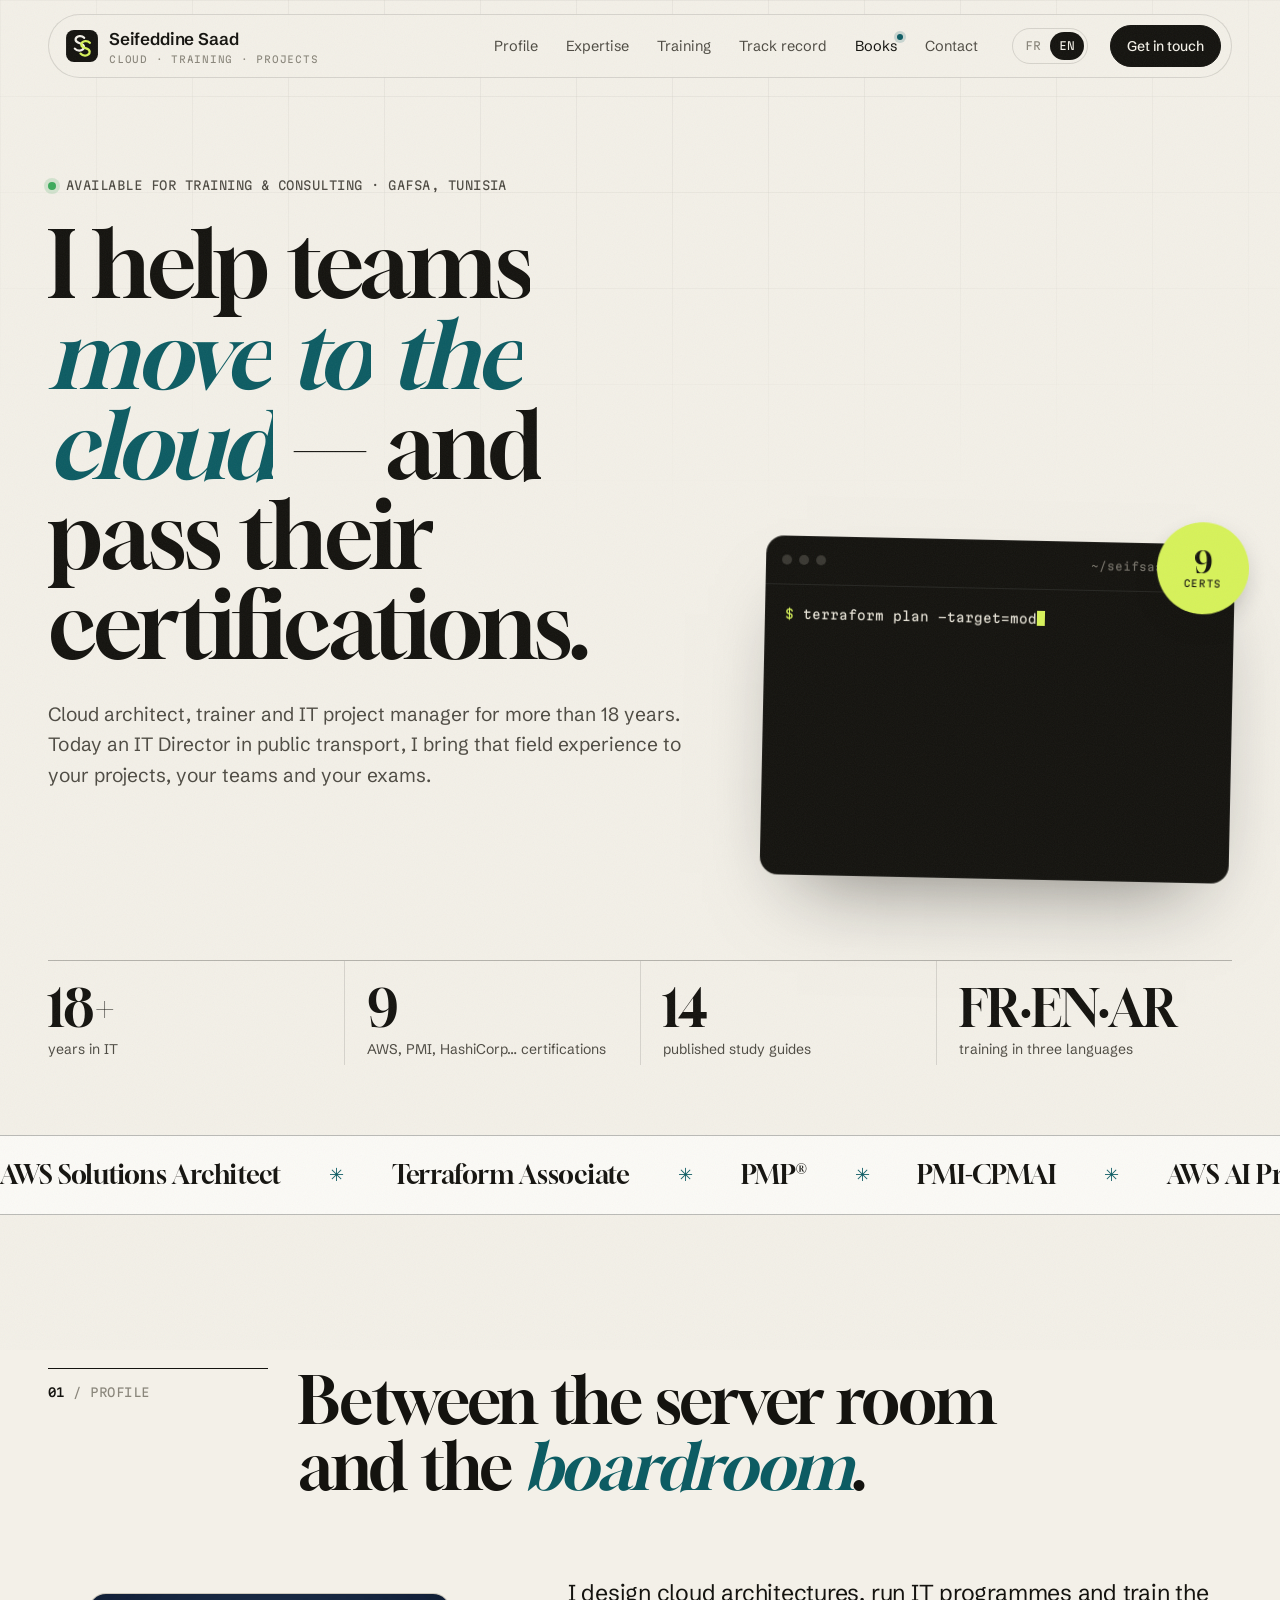
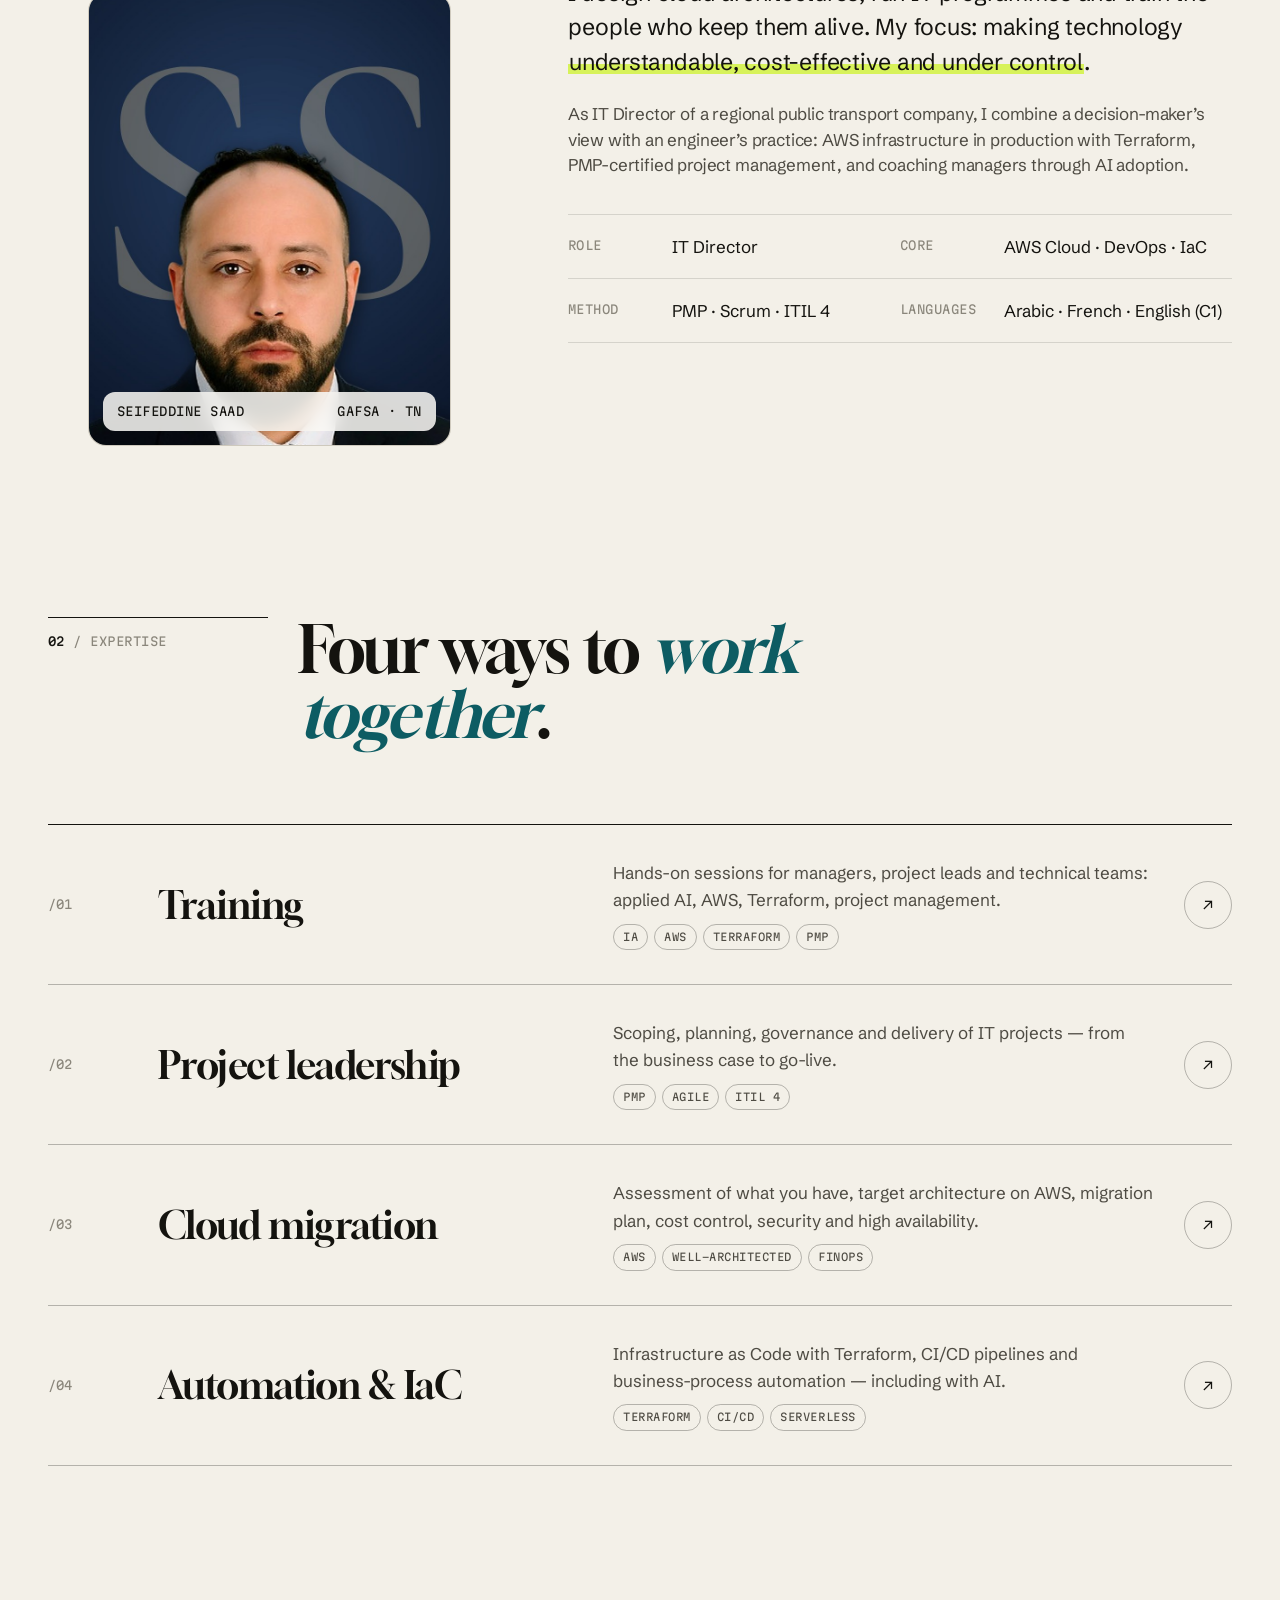
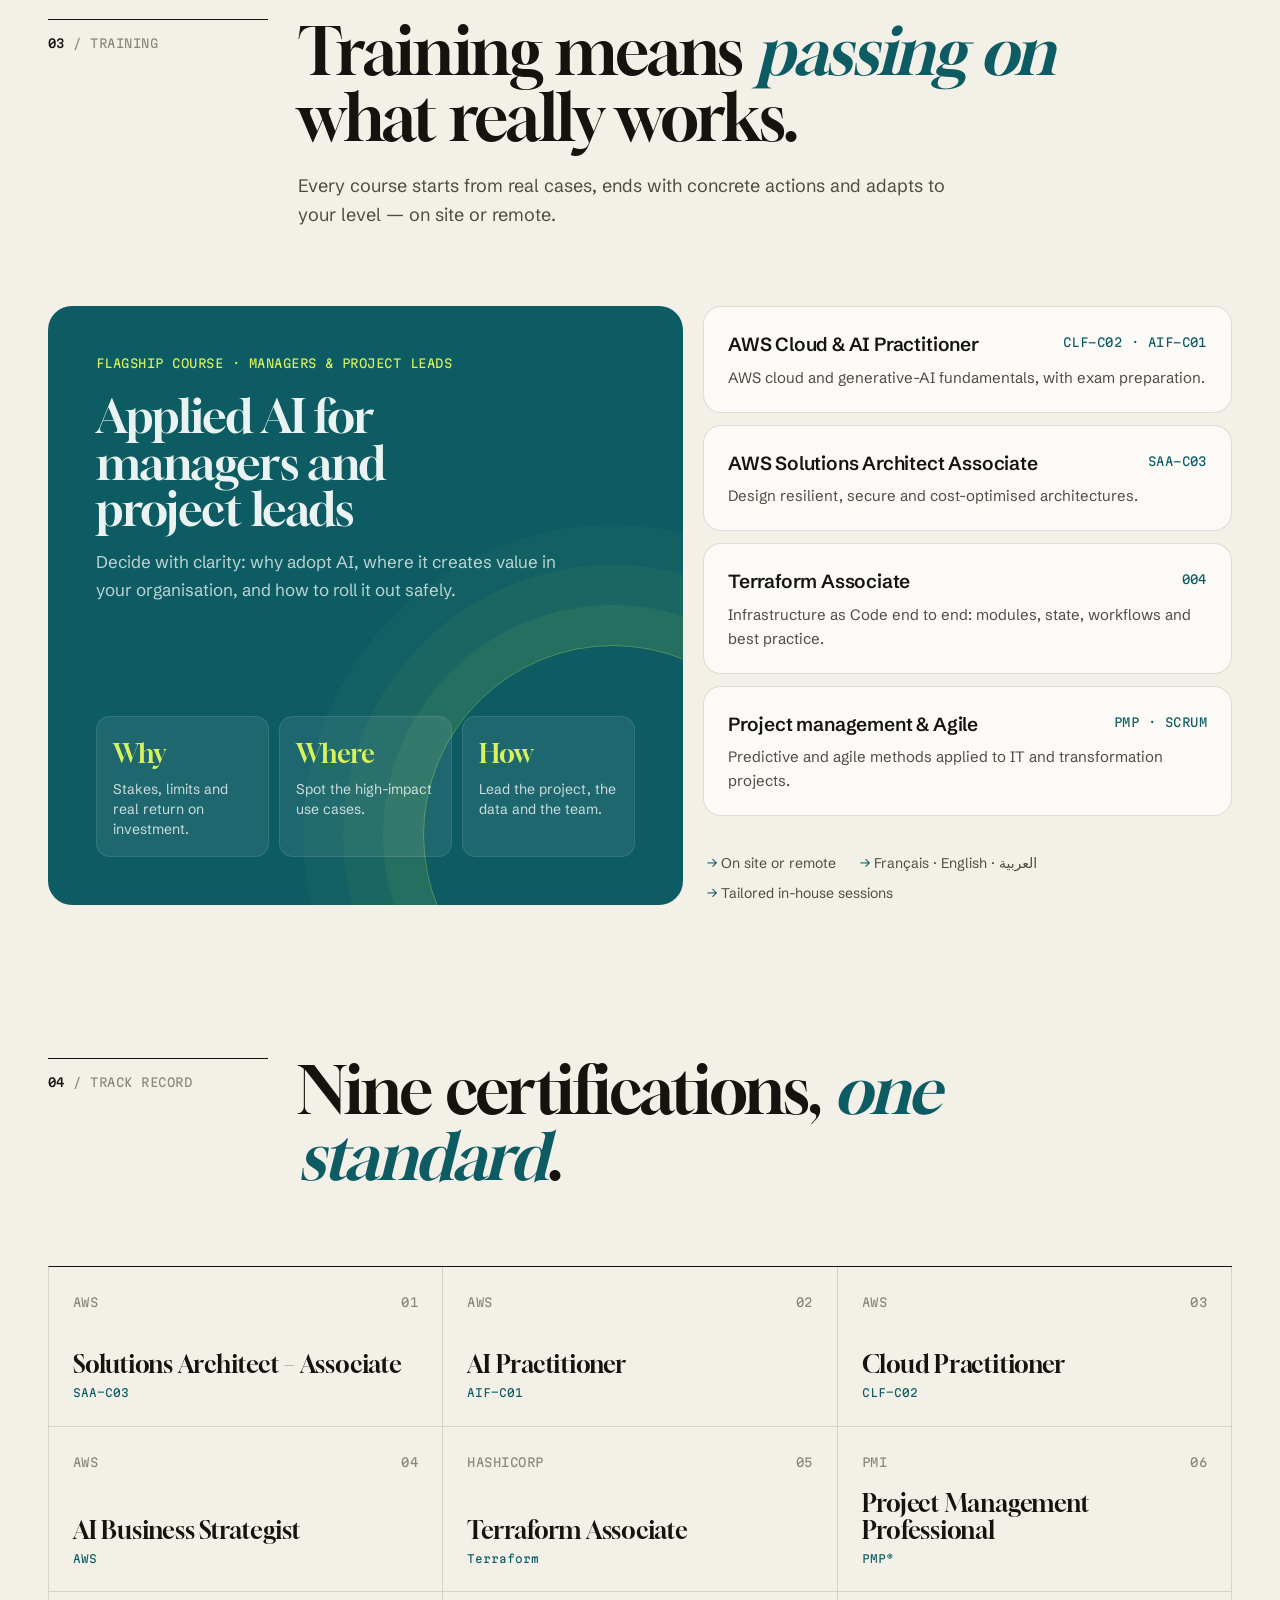
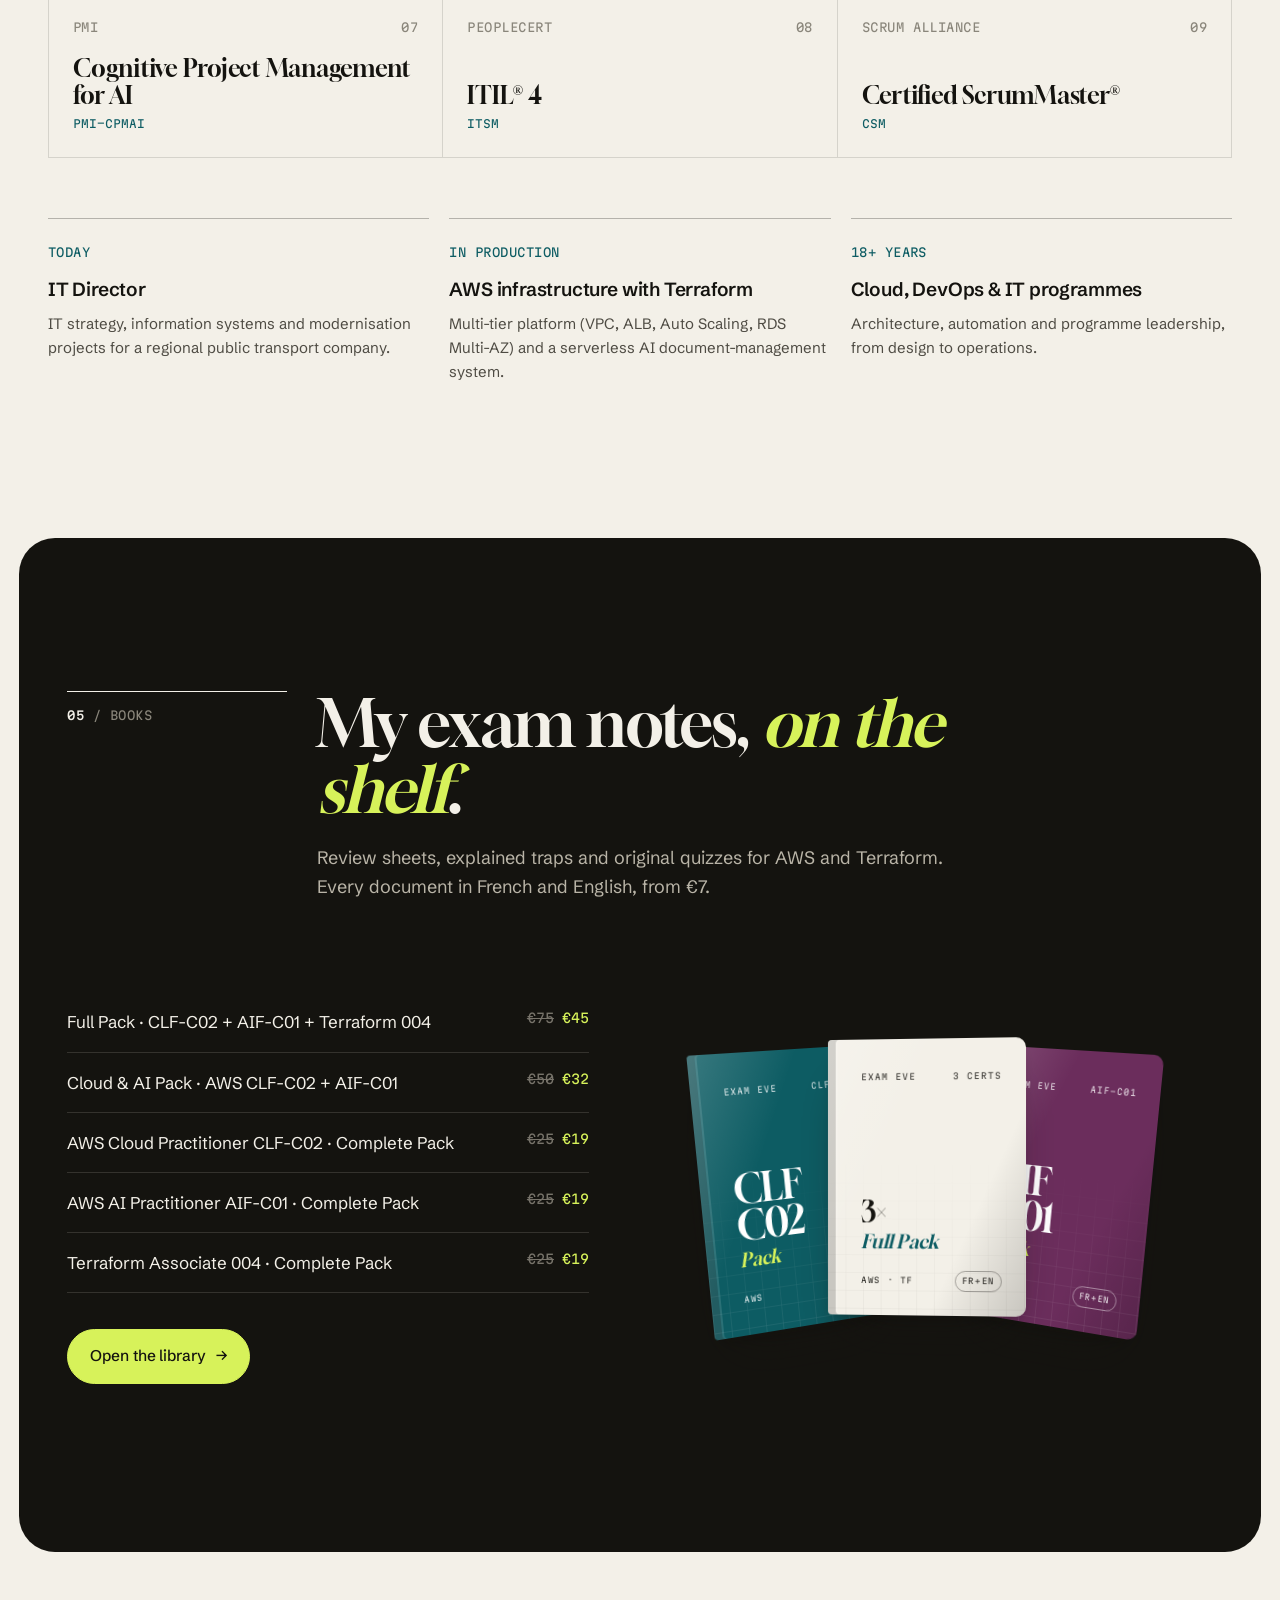
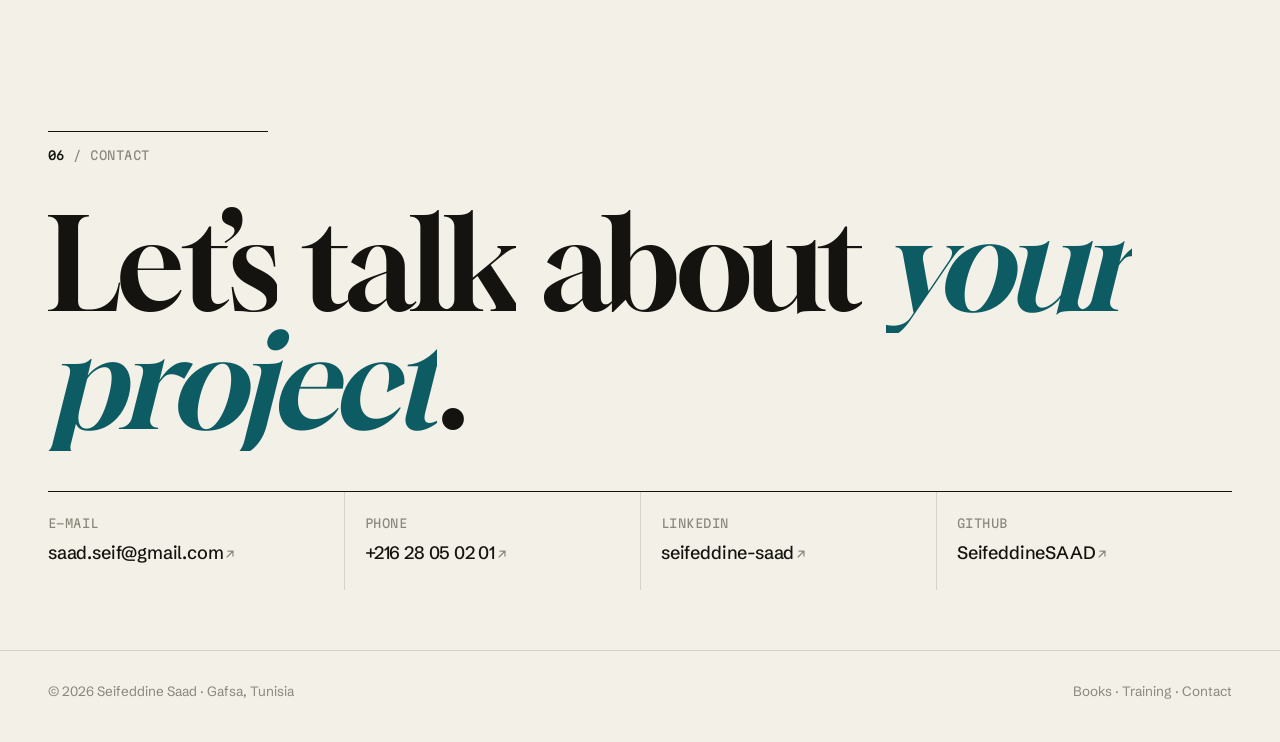
==== commit ea379be5: "Add files via upload" ====
--- a/index.html
+++ b/index.html
@@ -111,9 +111,7 @@
         </div>
         <div class="profile">
           <figure class="portrait" data-reveal>
-            <!-- Remplacez ce bloc par votre photo :
-                 <img src="assets/img/portrait.jpg" alt="Seifeddine Saad"> -->
-            <div class="ph"><img src="assets/img/logo.svg" alt=""></div>
+            <img src="assets/img/portrait.jpg" alt="Seifeddine Saad" width="1000" height="1000">
             <figcaption class="mono"><span>Seifeddine Saad</span><span>Gafsa · TN</span></figcaption>
           </figure>
           <div class="profile-text">
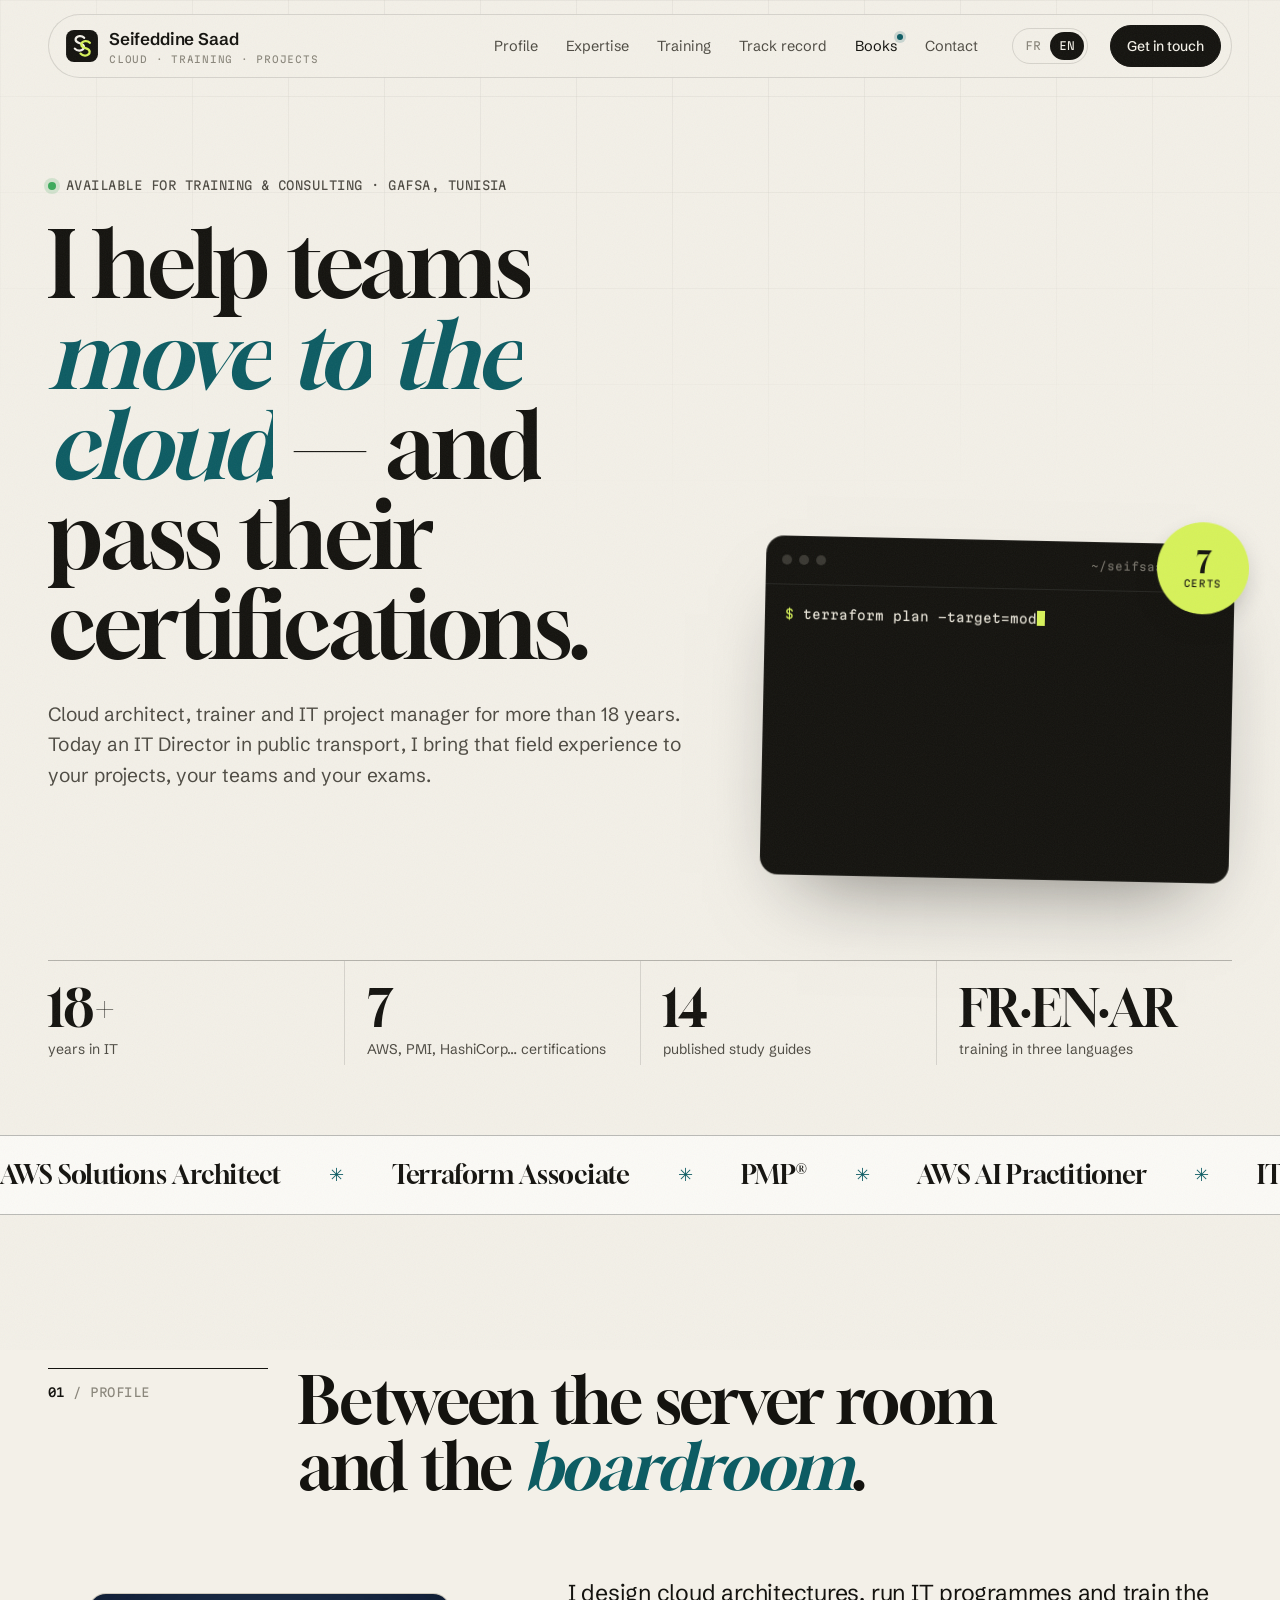
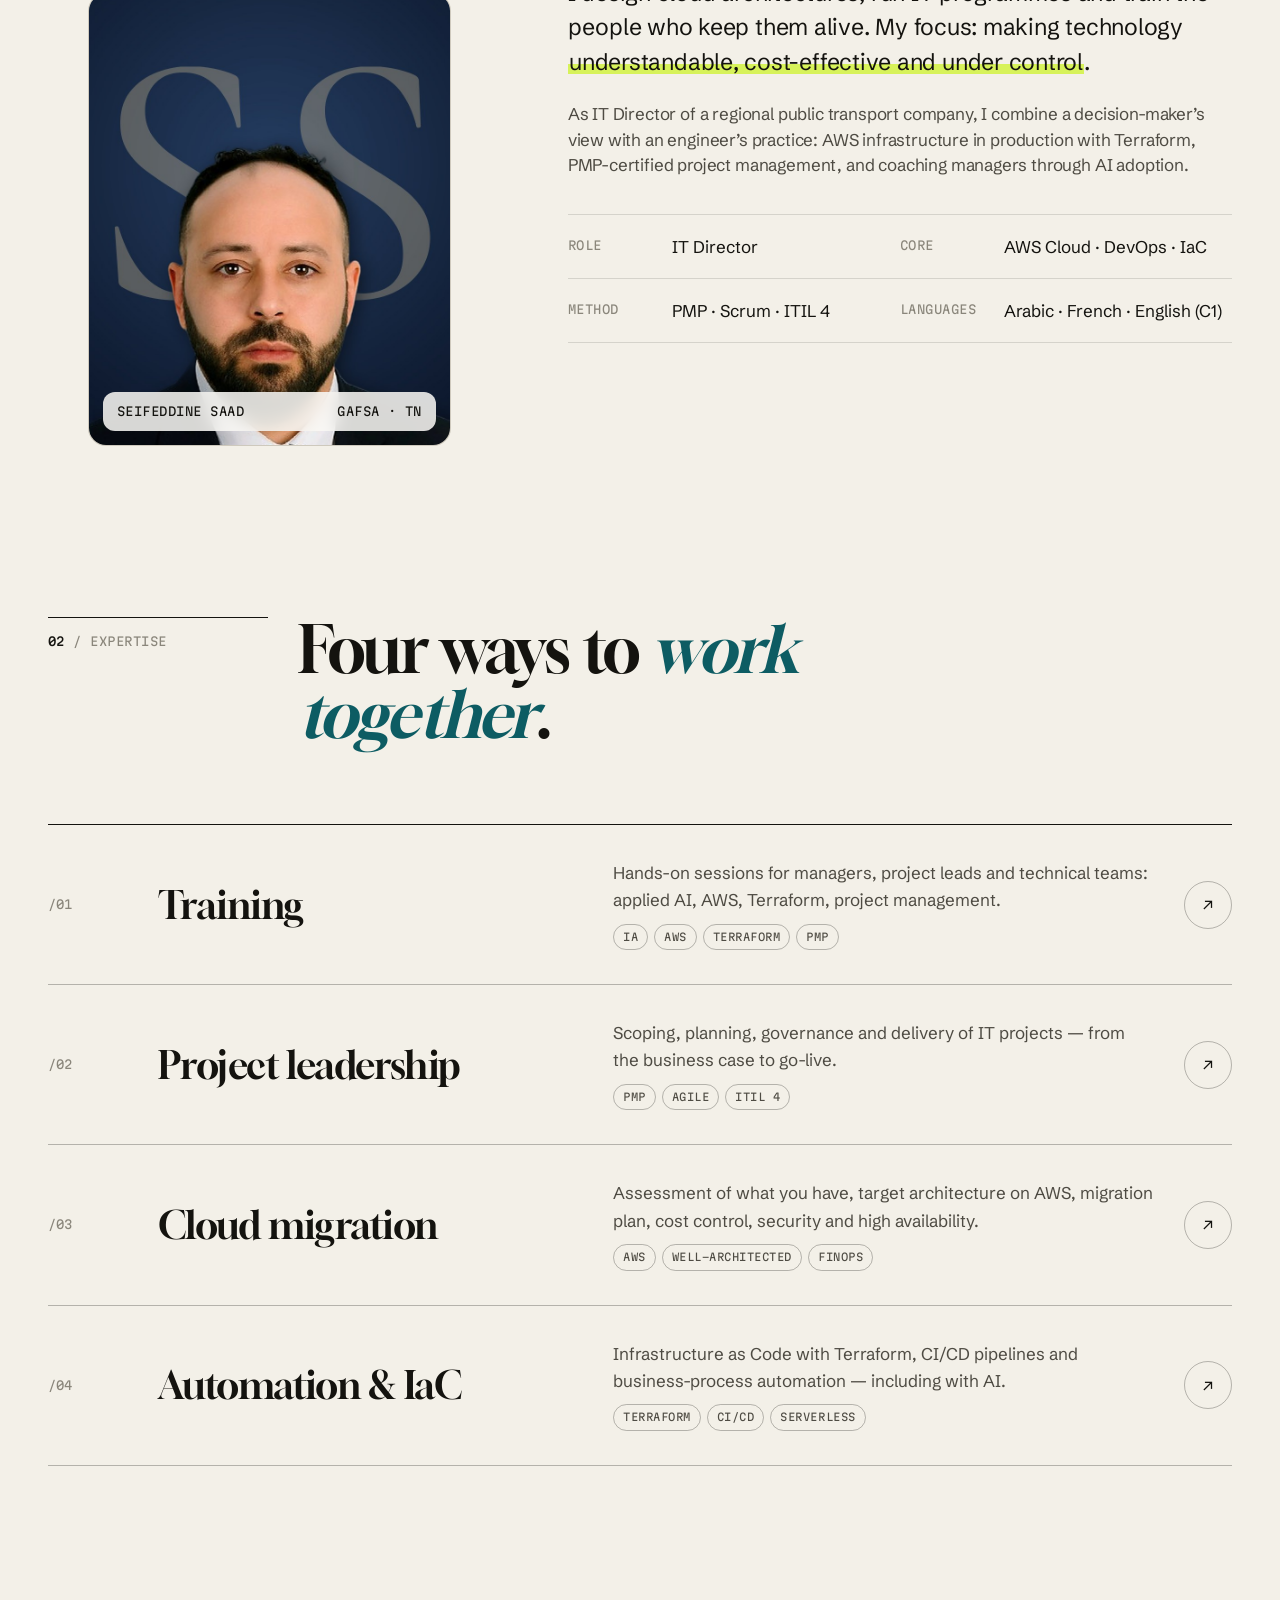
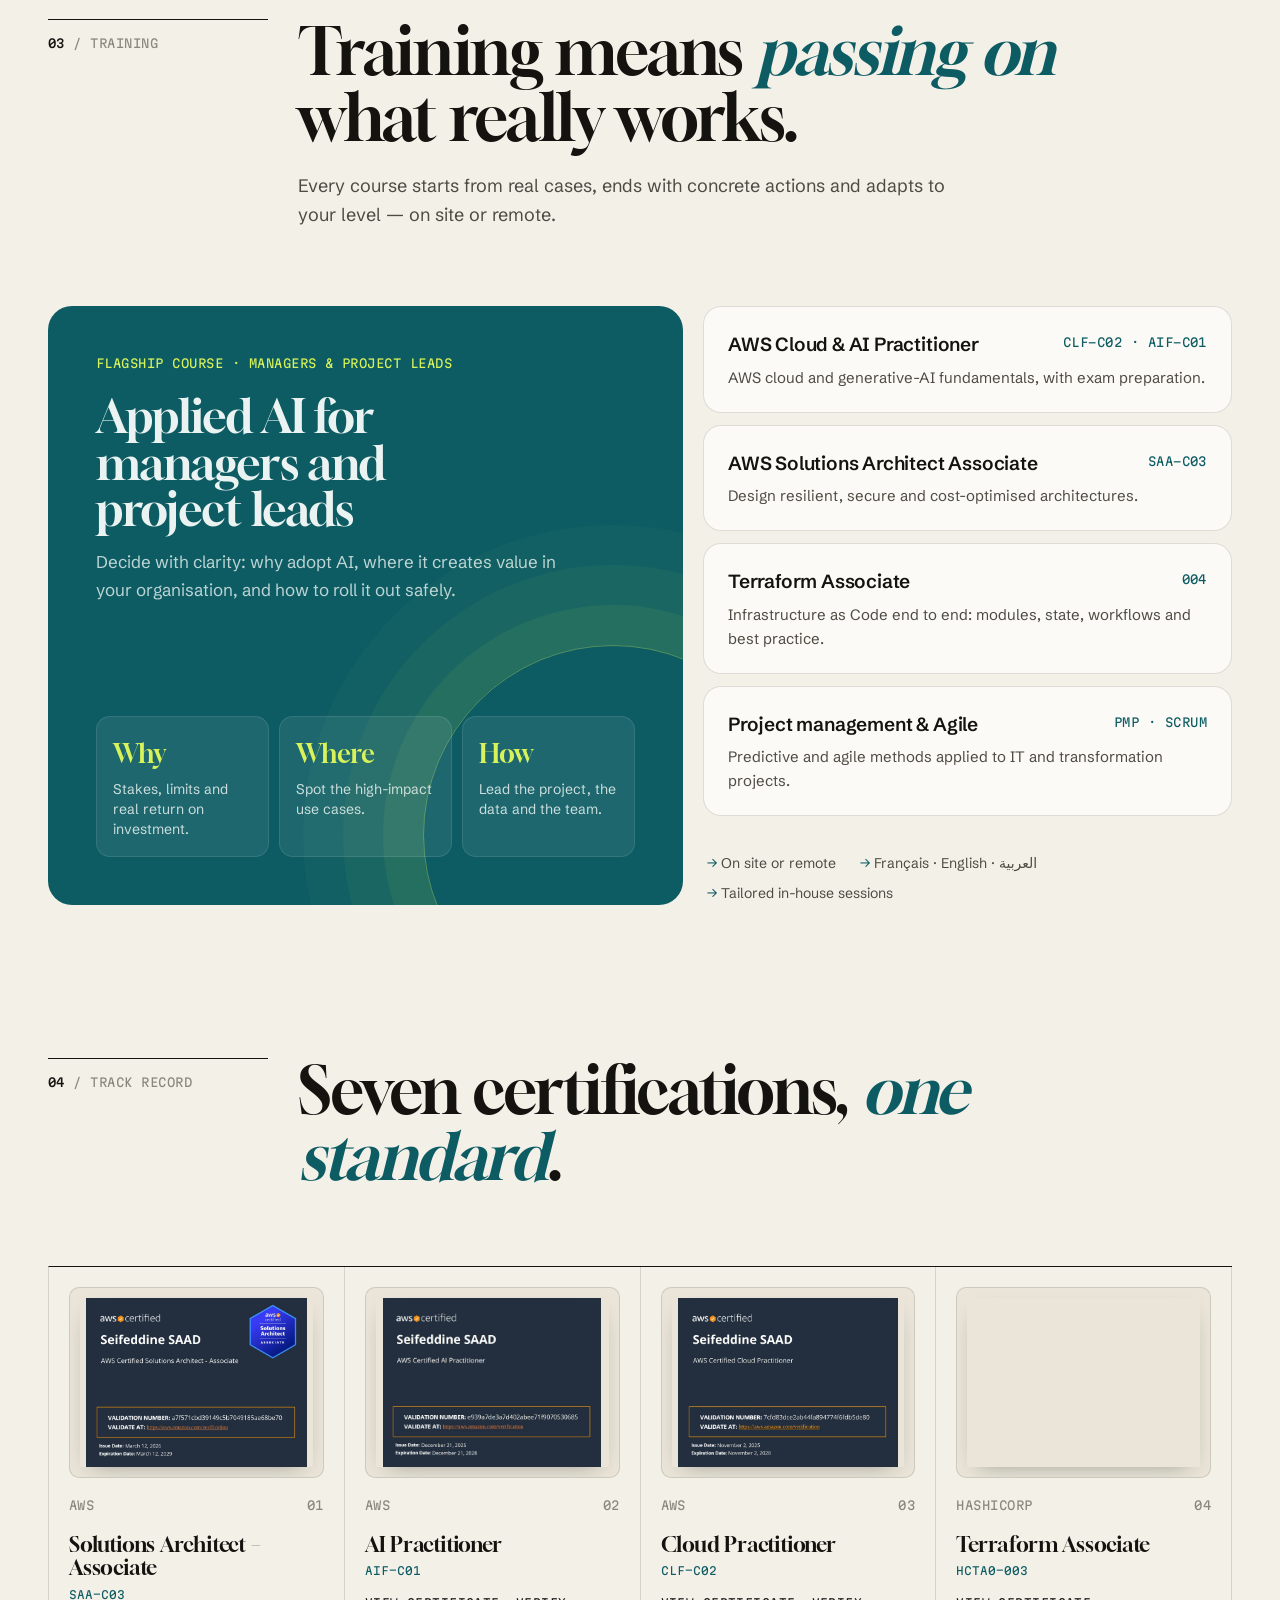
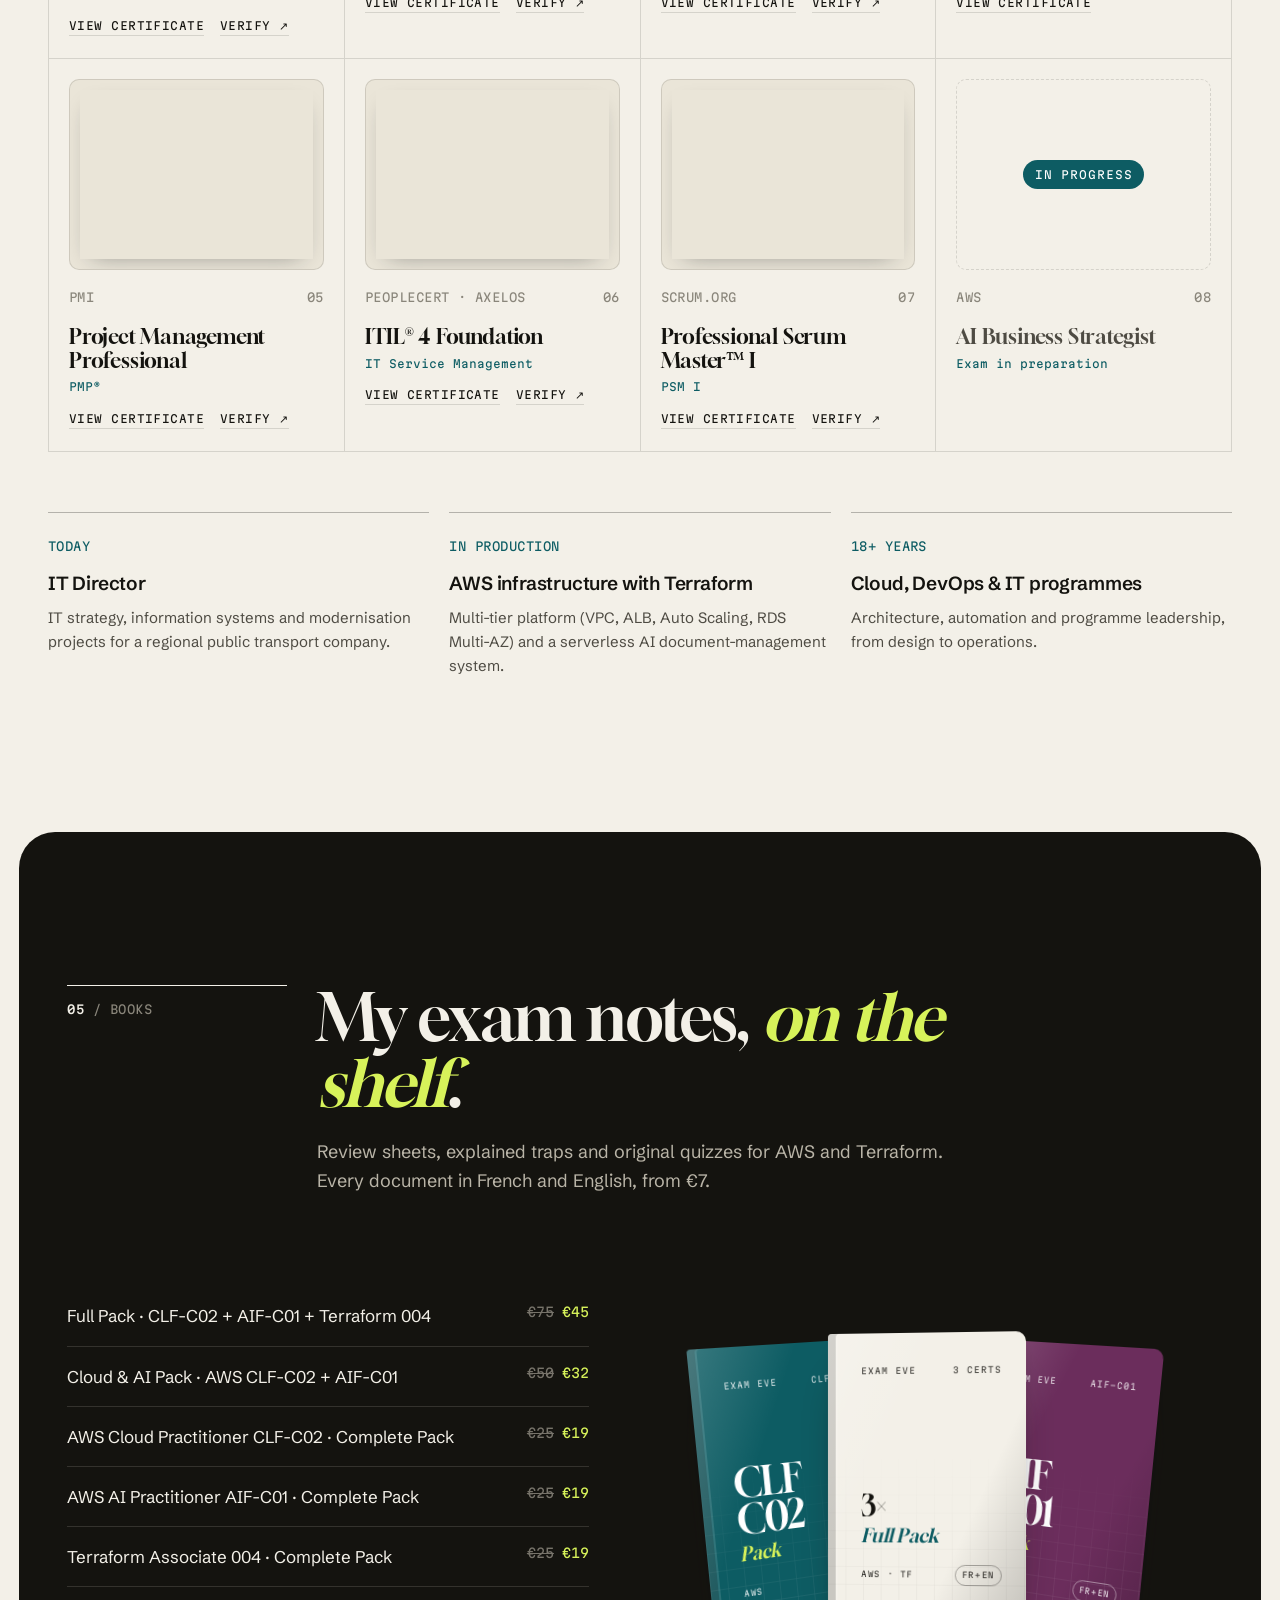
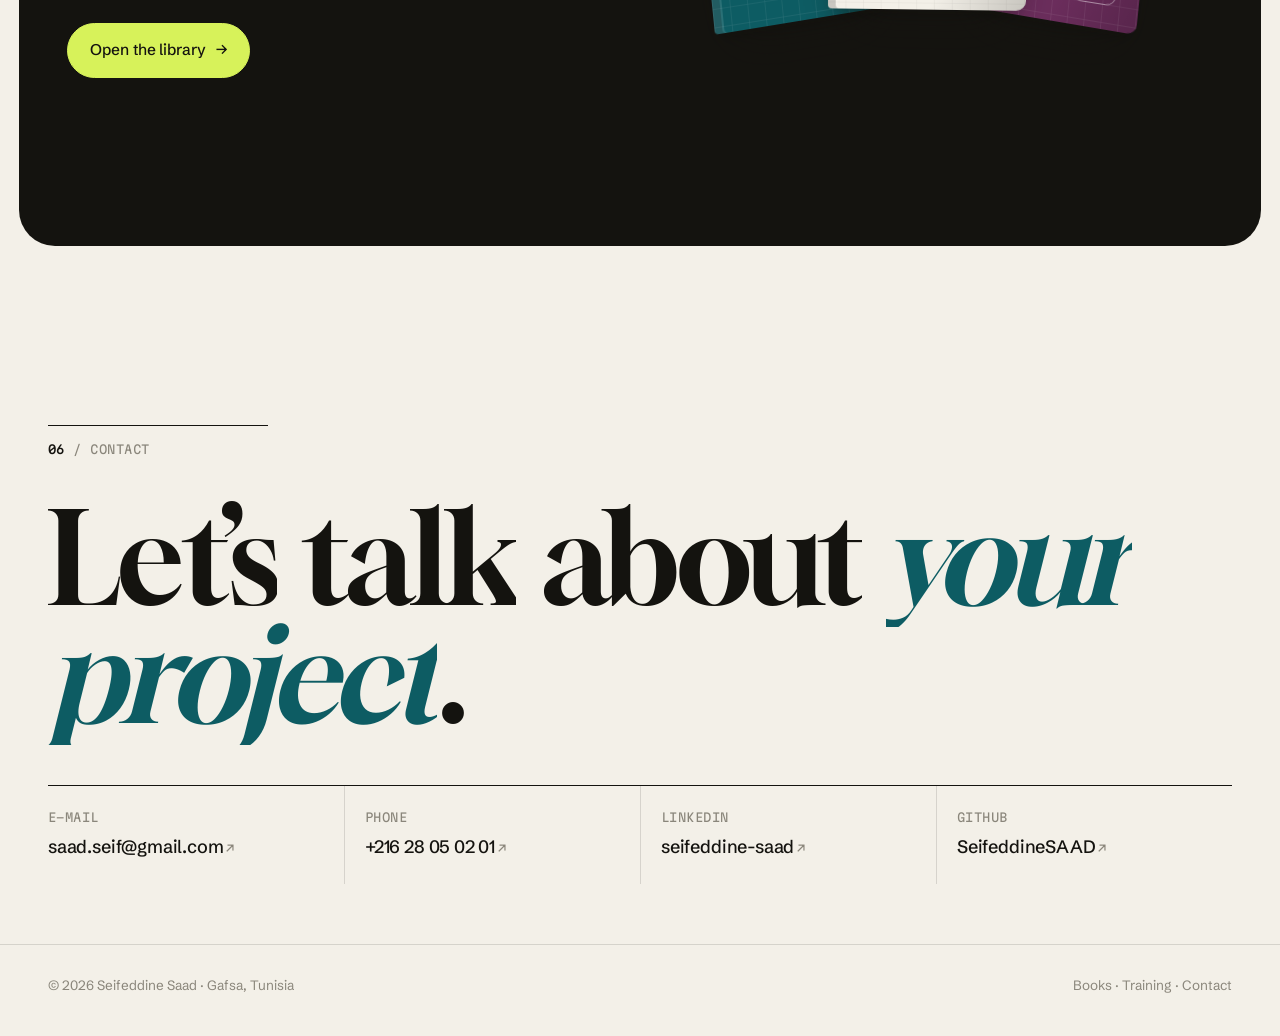
==== commit f5ca3e12: "Add files via upload" ====
--- a/index.html
+++ b/index.html
@@ -59,7 +59,7 @@
 
           <div data-reveal style="--d:250ms">
             <div class="term" aria-label="Terminal">
-              <div class="sticker"><span><b>9</b><span data-i18n="hero.sticker">certifs</span></span></div>
+              <div class="sticker"><span><b>7</b><span data-i18n="hero.sticker">certifs</span></span></div>
               <div class="term-bar"><i></i><i></i><i></i><span>~/seifsaad — zsh</span></div>
               <div class="term-body" id="term"></div>
             </div>
@@ -68,7 +68,7 @@
 
         <div class="stats" data-reveal style="--d:200ms">
           <div class="stat"><b><span data-count="18">0</span>+</b><span data-i18n="stats.years">ans d’expérience IT</span></div>
-          <div class="stat"><b data-count="9">0</b><span data-i18n="stats.certs">certifications AWS, PMI, HashiCorp…</span></div>
+          <div class="stat"><b data-count="7">0</b><span data-i18n="stats.certs">certifications AWS, PMI, HashiCorp…</span></div>
           <div class="stat"><b data-count="14">0</b><span data-i18n="stats.books">guides de révision publiés</span></div>
           <div class="stat"><b>FR·EN·AR</b><span data-i18n="stats.lang">formations en trois langues</span></div>
         </div>
@@ -81,21 +81,17 @@
         <div class="marquee-item">AWS Solutions Architect</div>
         <div class="marquee-item">Terraform Associate</div>
         <div class="marquee-item">PMP®</div>
-        <div class="marquee-item">PMI-CPMAI</div>
         <div class="marquee-item">AWS AI Practitioner</div>
         <div class="marquee-item">ITIL 4</div>
-        <div class="marquee-item">Certified ScrumMaster</div>
-        <div class="marquee-item">AI Business Strategist</div>
+        <div class="marquee-item">Professional Scrum Master</div>
         <div class="marquee-item">AWS Cloud Practitioner</div>
         <!-- duplicated for seamless loop -->
         <div class="marquee-item">AWS Solutions Architect</div>
         <div class="marquee-item">Terraform Associate</div>
         <div class="marquee-item">PMP®</div>
-        <div class="marquee-item">PMI-CPMAI</div>
         <div class="marquee-item">AWS AI Practitioner</div>
         <div class="marquee-item">ITIL 4</div>
-        <div class="marquee-item">Certified ScrumMaster</div>
-        <div class="marquee-item">AI Business Strategist</div>
+        <div class="marquee-item">Professional Scrum Master</div>
         <div class="marquee-item">AWS Cloud Practitioner</div>
       </div>
     </div>
@@ -204,10 +200,15 @@
         <div class="sec-head">
           <div class="sec-num mono"><b>04</b> / <span data-i18n="nav.path">Parcours</span></div>
           <div>
-            <h2 class="h2" data-reveal data-i18n="c.title">Neuf certifications, <em>une seule exigence</em>.</h2>
+            <h2 class="h2" data-reveal data-i18n="c.title">Sept certifications, <em>une seule exigence</em>.</h2>
           </div>
         </div>
         <div class="certs" id="certs"></div>
+        <dialog class="cert-viewer" id="certViewer" aria-label="Certificat">
+          <button class="cv-close" type="button" aria-label="Fermer">×</button>
+          <img alt="">
+          <div class="cv-bar mono"><span class="cv-title"></span><a class="cv-verify" target="_blank" rel="noopener"><span data-i18n="c.verify">Vérifier</span> ↗</a></div>
+        </dialog>
         <div class="milestones">
           <div class="ms" data-reveal><span class="mono" data-i18n="m.1k">Aujourd’hui</span><h4 data-i18n="m.1t">Directeur Informatique</h4><p data-i18n="m.1d">Stratégie IT, systèmes d’information et projets de modernisation d’une société régionale de transport public.</p></div>
           <div class="ms" data-reveal style="--d:100ms"><span class="mono" data-i18n="m.2k">En production</span><h4 data-i18n="m.2t">Infrastructures AWS avec Terraform</h4><p data-i18n="m.2d">Plateforme multi-tiers (VPC, ALB, Auto Scaling, RDS Multi-AZ) et système serverless de gestion documentaire par IA.</p></div>
--- a/assets/css/style.css
+++ b/assets/css/style.css
@@ -344,7 +344,7 @@
 .t-meta span::before { content: "→ "; color: var(--petrol); }
 
 /* ---------- Certifications ---------- */
-.certs { display: grid; grid-template-columns: repeat(3, 1fr); border-top: 1px solid var(--ink); border-left: 1px solid var(--line); }
+.certs { display: grid; grid-template-columns: repeat(4, 1fr); border-top: 1px solid var(--ink); border-left: 1px solid var(--line); }
 .cert {
   position: relative; padding: 26px 24px 24px; min-height: 160px;
   border-right: 1px solid var(--line); border-bottom: 1px solid var(--line);
@@ -359,6 +359,36 @@
 .cert .issuer { color: var(--ink-3); display: flex; justify-content: space-between; }
 .cert h4 { margin: 0; font-family: var(--f-display); font-weight: 400; font-size: 24px; line-height: 1.12; letter-spacing: -.01em; }
 .cert .code { font-family: var(--f-mono); font-size: 11px; color: var(--petrol); margin-top: 6px; display: block; }
+.cert { justify-content: flex-start; padding: 20px 20px 22px; }
+.cert h4 { font-size: 21px; }
+.c-thumb {
+  display: block; width: 100%; aspect-ratio: 4/3; padding: 10px; margin: 0; cursor: zoom-in;
+  background: var(--paper-2); border: 1px solid var(--line); border-radius: 10px; overflow: hidden;
+}
+.c-thumb img {
+  width: 100%; height: 100%; object-fit: contain; display: block;
+  box-shadow: 0 8px 22px -12px rgba(20, 24, 28, .45);
+  transition: transform .6s var(--ease-out);
+}
+.cert:hover .c-thumb img { transform: scale(1.04) rotate(-.6deg); }
+.c-actions { display: flex; gap: 16px; margin-top: 14px; font-size: 11px; letter-spacing: .04em; text-transform: uppercase; }
+.c-actions button, .c-actions a { padding: 0; border: 0; background: none; color: var(--ink); cursor: pointer; font: inherit; text-transform: inherit; letter-spacing: inherit; text-decoration: none; border-bottom: 1px solid var(--line); }
+.c-actions button:hover, .c-actions a:hover { color: var(--petrol); border-color: var(--petrol); }
+.cert.soon .c-thumb { cursor: default; display: grid; place-items: center; border-style: dashed; background: transparent; }
+.c-soon span { padding: 6px 12px; border-radius: 99px; background: var(--petrol); color: #fff; font-size: 11px; letter-spacing: .08em; text-transform: uppercase; }
+.cert.soon h4 { color: var(--ink-2); }
+.cert-viewer {
+  width: min(92vw, 1100px); max-height: 92vh; padding: 0; border: 0; border-radius: 14px;
+  background: var(--paper); box-shadow: 0 40px 120px -30px rgba(0,0,0,.6); overflow: hidden;
+}
+.cert-viewer::backdrop { background: rgba(15, 18, 22, .72); backdrop-filter: blur(4px); }
+.cert-viewer img { display: block; width: 100%; max-height: calc(92vh - 52px); object-fit: contain; background: #fff; }
+.cv-bar { display: flex; justify-content: space-between; align-items: center; gap: 12px; padding: 14px 18px; font-size: 12px; }
+.cv-bar a { color: var(--petrol); text-decoration: none; }
+.cv-close {
+  position: absolute; top: 10px; right: 10px; width: 38px; height: 38px; border-radius: 50%;
+  border: 0; background: rgba(20,24,28,.75); color: #fff; font-size: 22px; line-height: 1; cursor: pointer;
+}
 .milestones { display: grid; grid-template-columns: repeat(3, 1fr); gap: 20px; margin-top: 60px; }
 .ms { padding-top: 18px; border-top: 1px solid var(--line-strong); }
 .ms .mono { color: var(--petrol); }
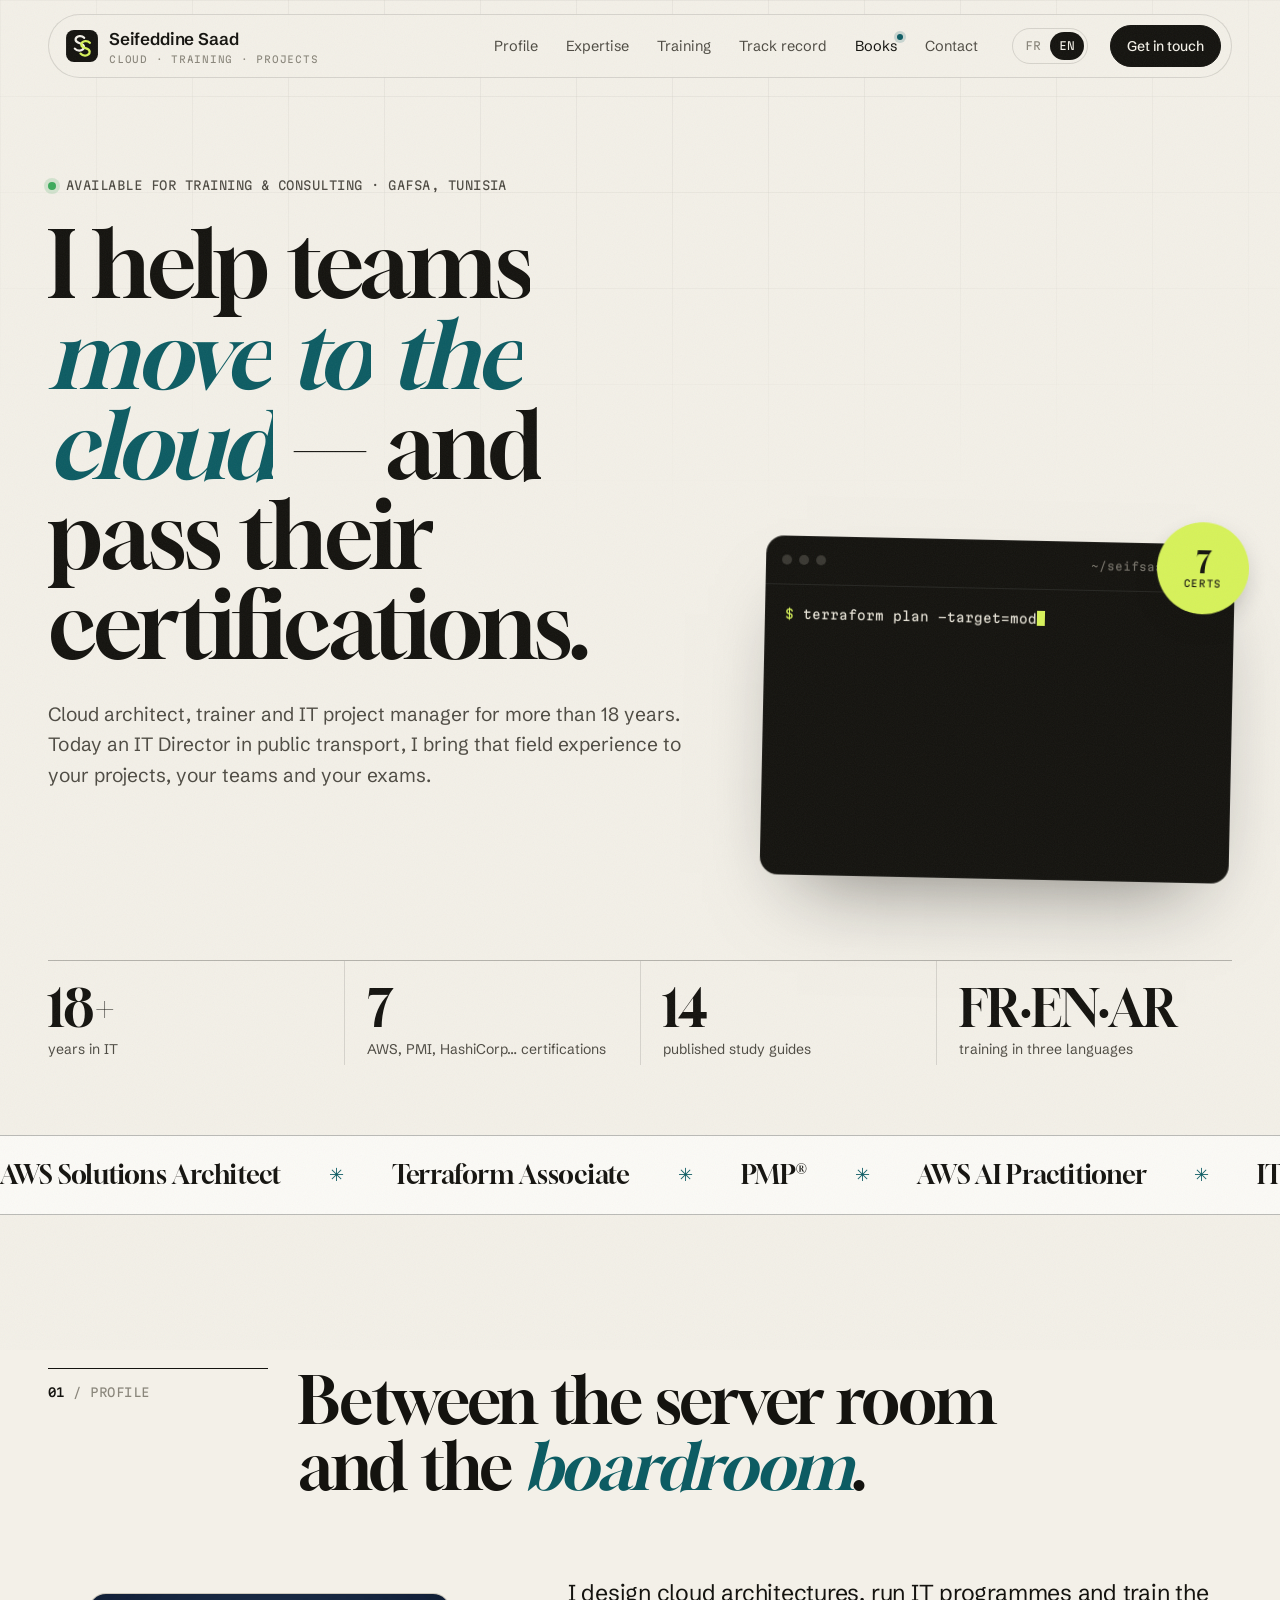
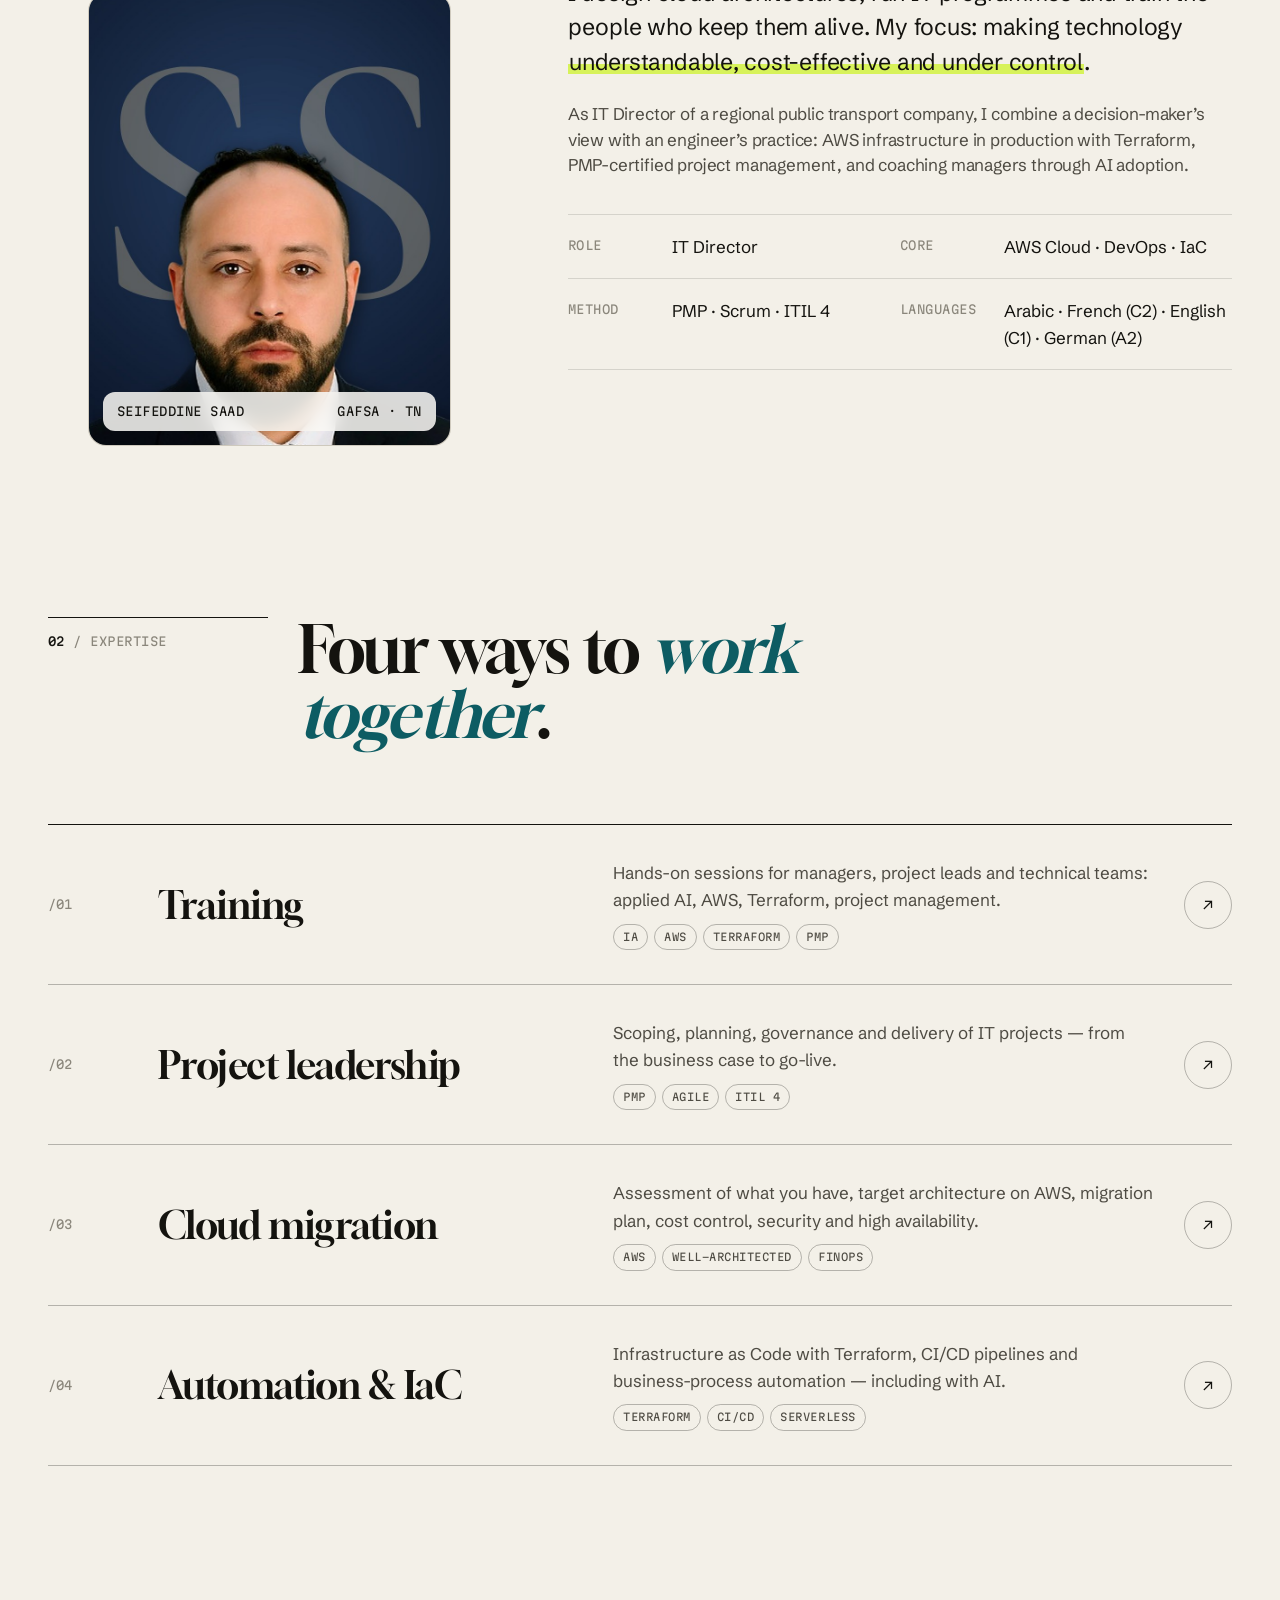
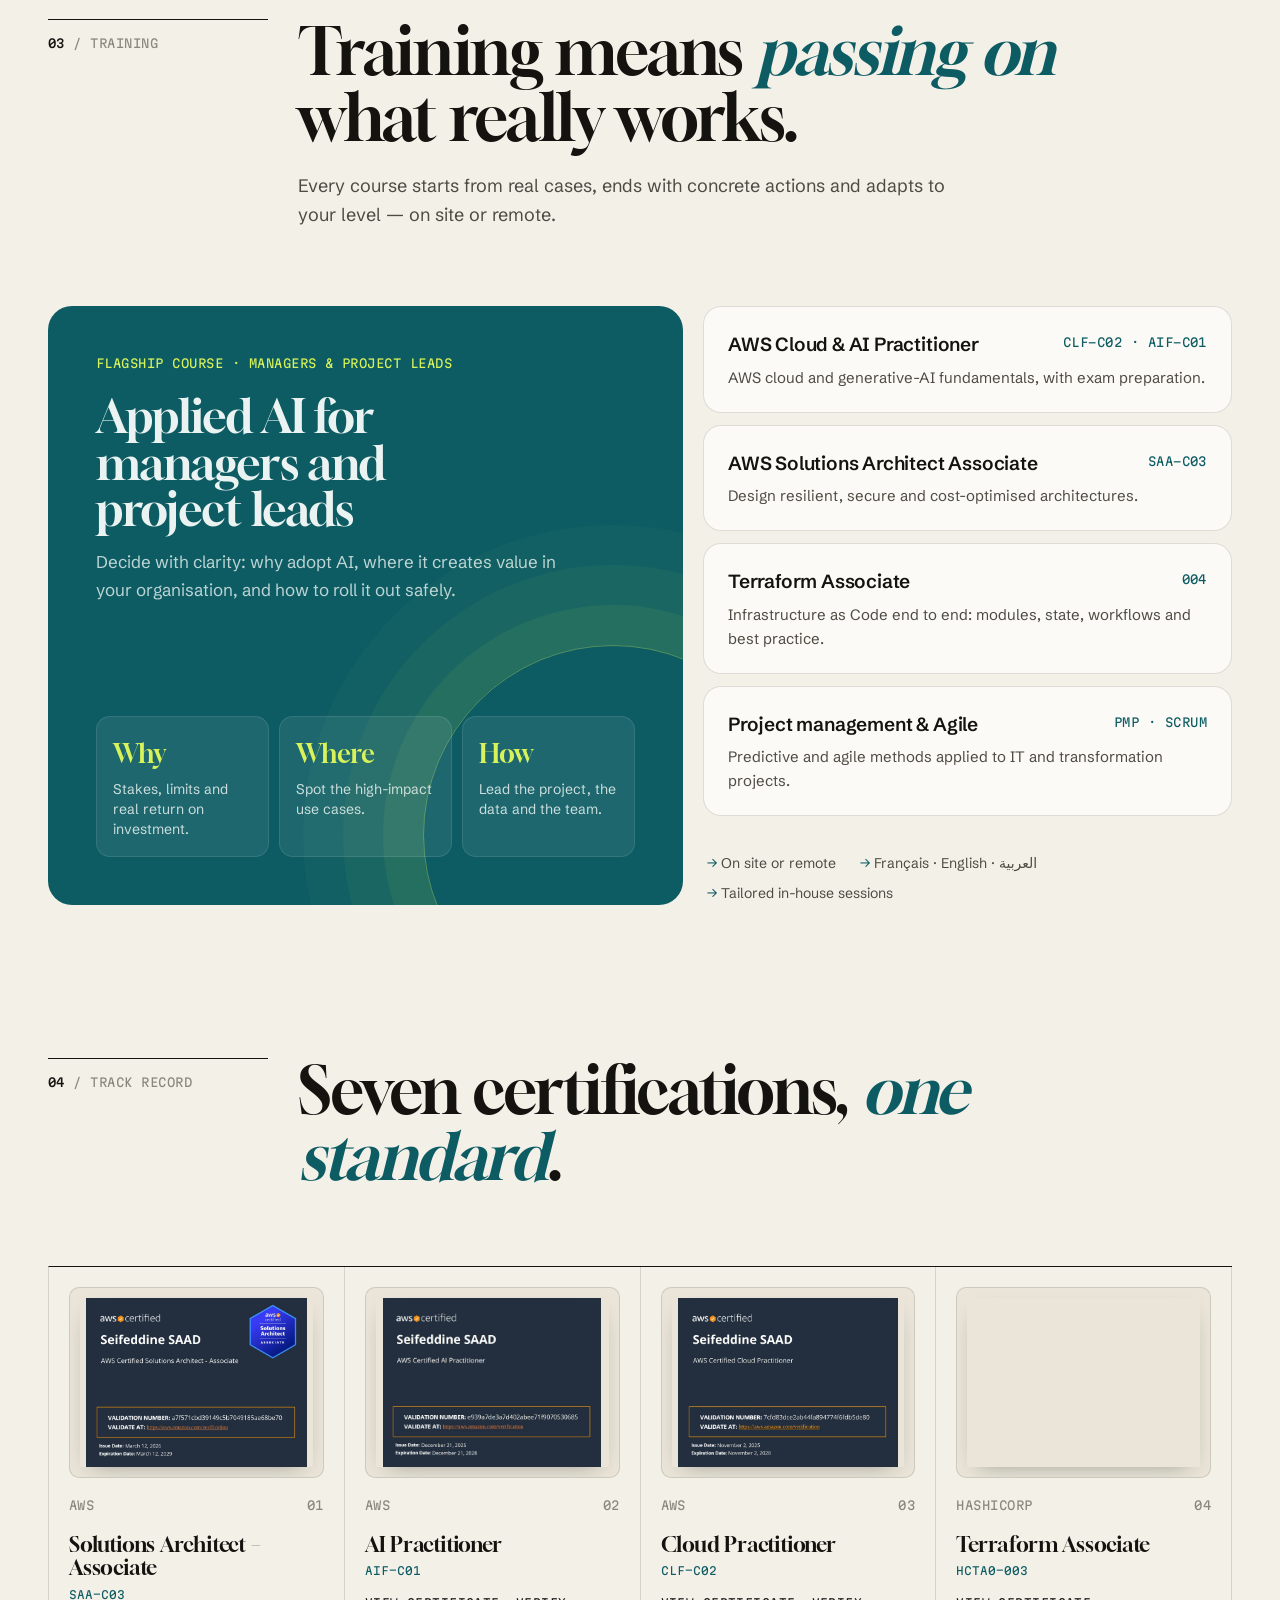
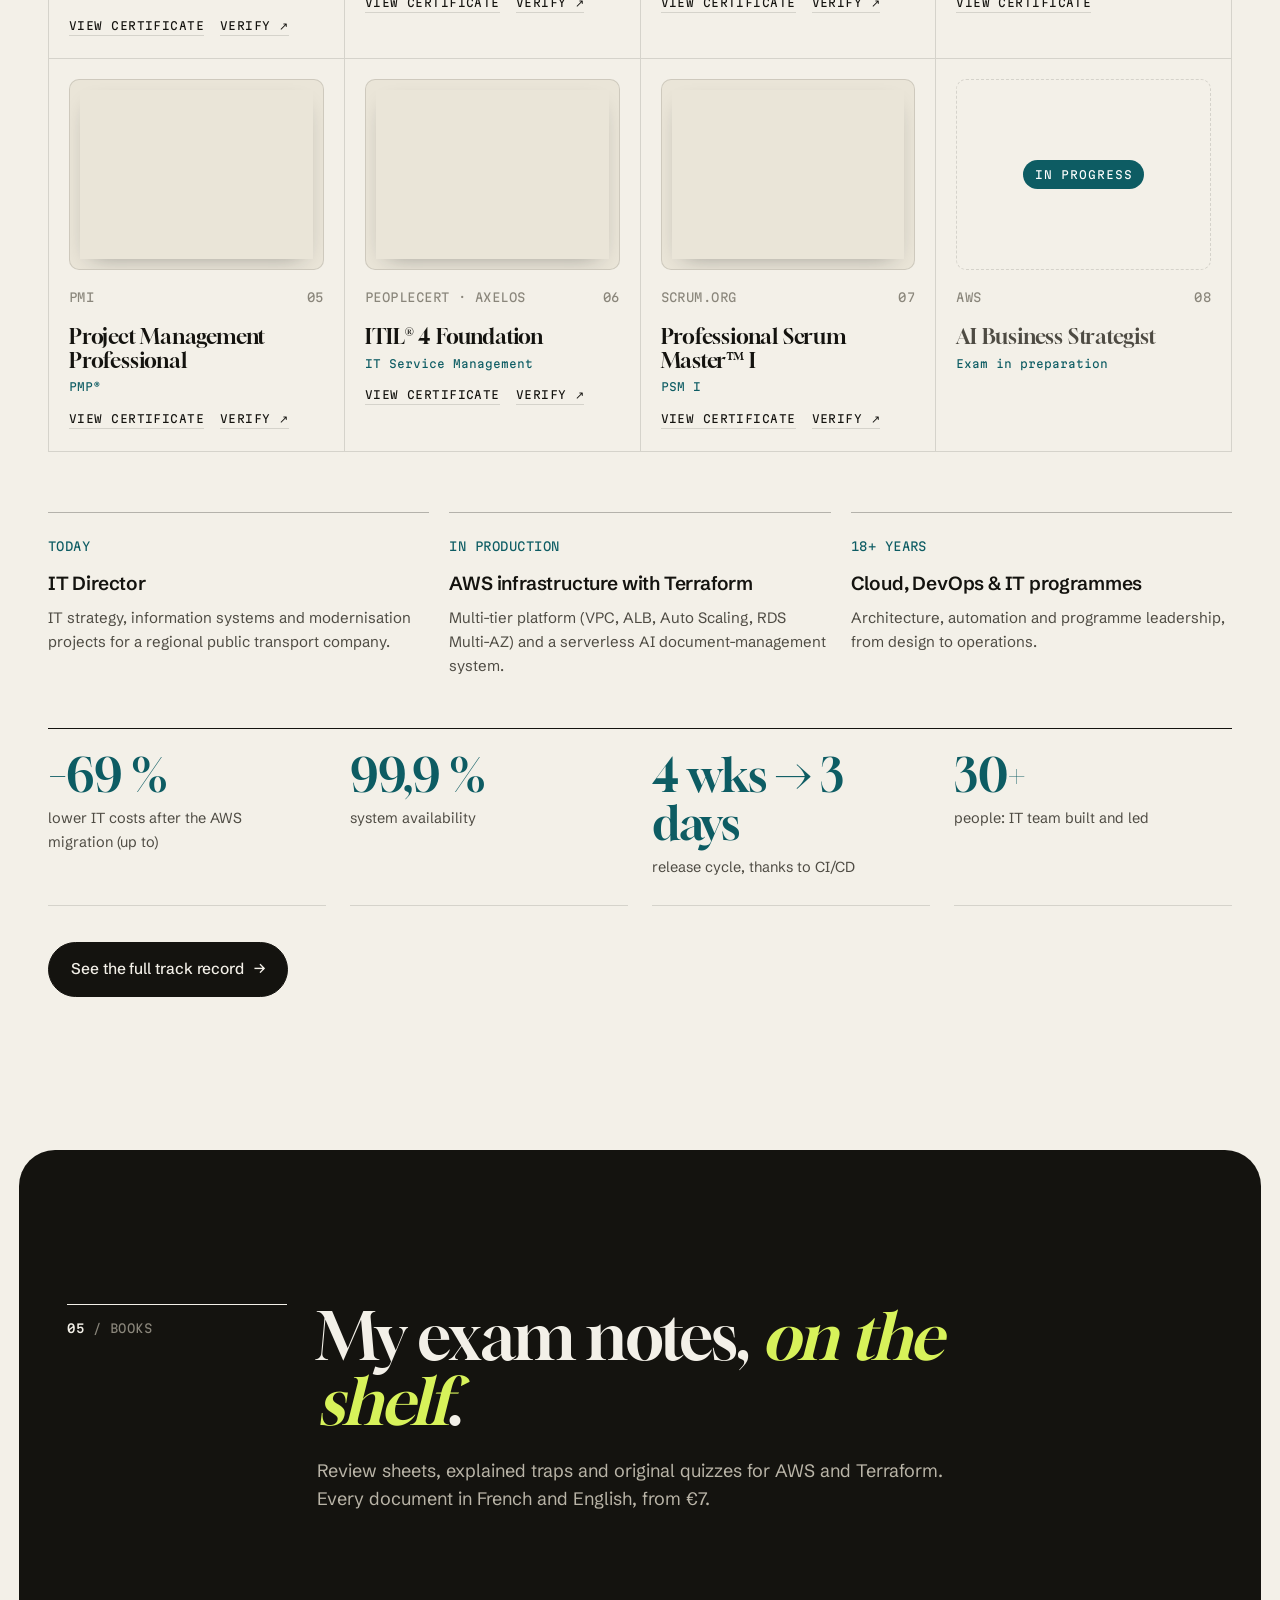
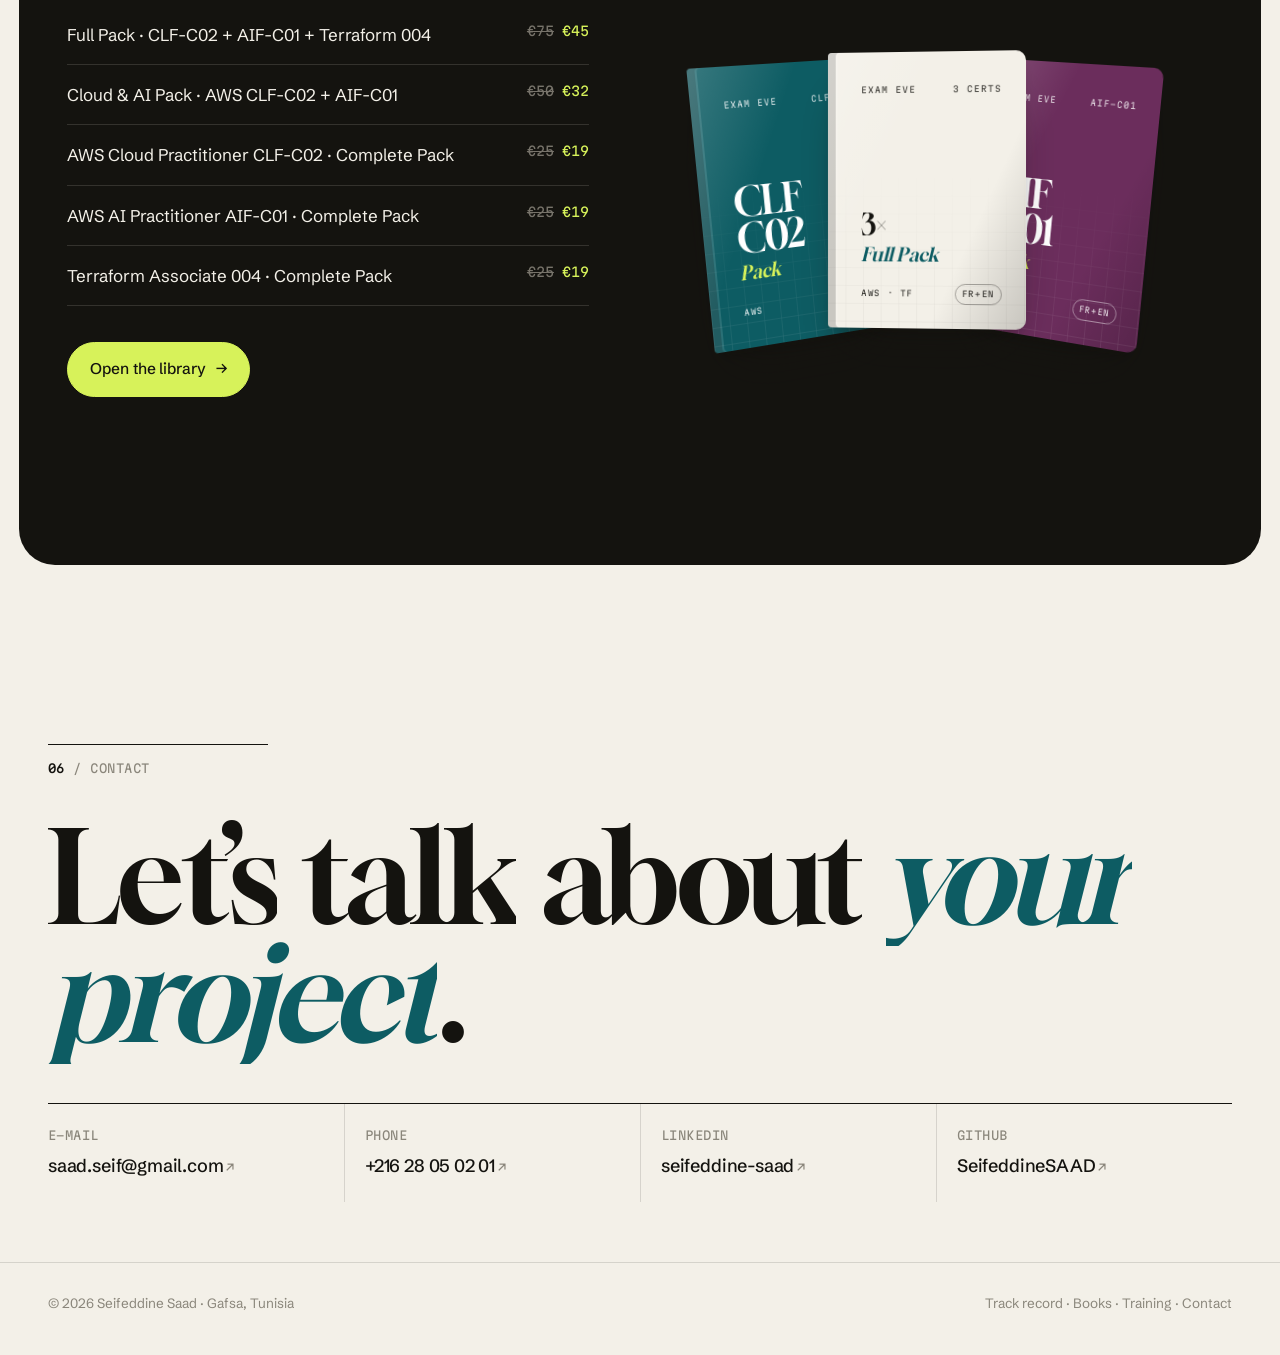
==== commit eebce635: "Ajout de la page Parcours à partir des CV (impact, expérience, compétences, GitHub) - Nouvelle page " ====
--- a/index.html
+++ b/index.html
@@ -29,7 +29,7 @@
         <li><a href="#profil" data-i18n="nav.profile">Profil</a></li>
         <li><a href="#expertises" data-i18n="nav.services">Expertises</a></li>
         <li><a href="#formations" data-i18n="nav.training">Formations</a></li>
-        <li><a href="#parcours" data-i18n="nav.path">Parcours</a></li>
+        <li><a href="parcours.html" data-i18n="nav.path">Parcours</a></li>
         <li><a href="livres.html" class="shop" data-i18n="nav.books">Livres</a></li>
         <li><a href="#contact" data-i18n="nav.contact">Contact</a></li>
       </ul>
@@ -117,7 +117,7 @@
               <div class="fact"><span class="mono" data-i18n="p.f1k">Poste</span><span data-i18n="p.f1v">Directeur Informatique</span></div>
               <div class="fact"><span class="mono" data-i18n="p.f2k">Cœur</span><span data-i18n="p.f2v">Cloud AWS · DevOps · IaC</span></div>
               <div class="fact"><span class="mono" data-i18n="p.f3k">Méthode</span><span>PMP · Scrum · ITIL 4</span></div>
-              <div class="fact"><span class="mono" data-i18n="p.f4k">Langues</span><span data-i18n="p.f4v">Arabe · Français · Anglais (C1)</span></div>
+              <div class="fact"><span class="mono" data-i18n="p.f4k">Langues</span><span data-i18n="p.f4v">Arabe · Français (C2) · Anglais (C1) · Allemand (A2)</span></div>
             </div>
           </div>
         </div>
@@ -214,6 +214,13 @@
           <div class="ms" data-reveal style="--d:100ms"><span class="mono" data-i18n="m.2k">En production</span><h4 data-i18n="m.2t">Infrastructures AWS avec Terraform</h4><p data-i18n="m.2d">Plateforme multi-tiers (VPC, ALB, Auto Scaling, RDS Multi-AZ) et système serverless de gestion documentaire par IA.</p></div>
           <div class="ms" data-reveal style="--d:200ms"><span class="mono" data-i18n="m.3k">18+ ans</span><h4 data-i18n="m.3t">Cloud, DevOps & programmes IT</h4><p data-i18n="m.3d">Architecture, automatisation et pilotage de programmes, de la conception à l’exploitation.</p></div>
         </div>
+        <div class="impact home-impact">
+          <div class="imp" data-reveal><b>−<span data-count="70">0</span> %</b><span data-i18n="pc.i1s">de coûts IT après la migration AWS (jusqu’à)</span></div>
+          <div class="imp" data-reveal style="--d:60ms"><b>99,9 %</b><span data-i18n="pc.i2">de disponibilité des systèmes</span></div>
+          <div class="imp" data-reveal style="--d:120ms"><b data-i18n="pc.i3v">4 sem → 3 j</b><span data-i18n="pc.i3">cycle de mise en production grâce au CI/CD</span></div>
+          <div class="imp" data-reveal style="--d:180ms"><b><span data-count="30">0</span>+</b><span data-i18n="pc.i8">personnes : équipe IT construite et encadrée</span></div>
+        </div>
+        <div class="hero-cta" data-reveal style="margin-top:36px"><a href="parcours.html" class="btn" data-mag><span data-i18n="pc.more">Voir le parcours complet</span> <span class="arr">→</span></a></div>
       </div>
     </section>
 
@@ -255,7 +262,7 @@
   <footer>
     <div class="wrap foot">
       <span>© <span id="year"></span> Seifeddine Saad · <span data-i18n="f.loc">Gafsa, Tunisie</span></span>
-      <span><a href="livres.html" data-i18n="f.books">Livres</a> · <a href="#formations" data-i18n="nav.training">Formations</a> · <a href="#contact" data-i18n="nav.contact">Contact</a></span>
+      <span><a href="parcours.html" data-i18n="nav.path">Parcours</a> · <a href="livres.html" data-i18n="f.books">Livres</a> · <a href="#formations" data-i18n="nav.training">Formations</a> · <a href="#contact" data-i18n="nav.contact">Contact</a></span>
     </div>
   </footer>
 
--- a/assets/css/style.css
+++ b/assets/css/style.css
@@ -618,6 +618,46 @@
 .cursor.big { width: 56px; height: 56px; margin: -28px 0 0 -28px; background: var(--lime); mix-blend-mode: multiply; }
 @media (hover: none) { .cursor { display: none; } }
 
+/* ---------- Parcours page ---------- */
+.path-hero { padding-bottom: clamp(60px, 8vw, 110px); }
+.path-hero .h-display { max-width: 16ch; }
+.impact { display: grid; grid-template-columns: repeat(4, 1fr); gap: 0 24px; border-top: 1px solid var(--ink); }
+.imp { padding: 22px 0 26px; border-bottom: 1px solid var(--line); }
+.imp b { display: block; font-family: var(--f-display); font-weight: 400; font-size: clamp(34px, 3.6vw, 50px); line-height: 1.05; letter-spacing: -.02em; margin-bottom: 8px; color: var(--petrol); }
+.imp span { color: var(--ink-2); font-size: 14.5px; display: block; max-width: 28ch; }
+.imp b span { display: inline; color: inherit; font-size: inherit; }
+.home-impact { margin-top: 50px; }
+
+.timeline { border-top: 1px solid var(--ink); }
+.tl { display: grid; grid-template-columns: 220px 1fr; gap: 30px; padding: 34px 0; border-bottom: 1px solid var(--line); }
+.tl-when { color: var(--petrol); padding-top: 8px; }
+.tl h3 { font-family: var(--f-display); font-weight: 400; font-size: clamp(26px, 3vw, 38px); line-height: 1.08; letter-spacing: -.015em; margin: 0 0 6px; }
+.tl-org { color: var(--ink-3); margin: 0 0 18px; font-size: 15px; }
+.tl ul { margin: 0; padding: 0; list-style: none; display: grid; gap: 12px; }
+.tl li { position: relative; padding-left: 22px; color: var(--ink-2); max-width: 78ch; }
+.tl li::before { content: ""; position: absolute; left: 0; top: .72em; width: 10px; height: 2px; background: var(--petrol); }
+.tl li b { color: var(--ink); font-weight: 600; }
+
+.skills { display: grid; grid-template-columns: repeat(2, 1fr); gap: 14px; }
+.sk { padding: 22px 24px; background: var(--paper-3); border: 1px solid var(--line); border-radius: var(--r); transition: border-color .3s, transform .4s var(--ease-out); }
+.sk:hover { border-color: var(--line-strong); transform: translateY(-3px); }
+.sk h4 { margin: 0 0 14px; font-size: 18px; font-weight: 600; letter-spacing: -.01em; }
+.langs { display: flex; flex-wrap: wrap; align-items: baseline; gap: 10px 28px; margin-top: 34px; padding-top: 20px; border-top: 1px solid var(--line-strong); }
+.langs .mono { color: var(--ink-3); }
+.langs i { font-style: normal; font-family: var(--f-mono); font-size: 12px; color: var(--petrol); margin-left: 4px; }
+
+.gh-grid { display: grid; grid-template-columns: repeat(3, 1fr); gap: 16px; }
+.gh { position: relative; display: flex; flex-direction: column; gap: 10px; padding: 26px 26px 24px; border: 1px solid var(--line); border-radius: var(--r); background: var(--paper-3); color: inherit; text-decoration: none; transition: border-color .3s, transform .4s var(--ease-out), box-shadow .4s; }
+.gh:hover { transform: translateY(-4px); border-color: var(--line-strong); box-shadow: 0 18px 40px -24px rgba(20, 19, 15, .35); }
+.gh .mono { color: var(--petrol); font-size: 12px; padding-right: 50px; word-break: break-all; }
+.gh h3 { margin: 0; font-size: 21px; font-weight: 600; letter-spacing: -.01em; line-height: 1.2; }
+.gh p { margin: 0 0 6px; color: var(--ink-2); font-size: 15px; flex: 1; }
+.gh .go { position: absolute; top: 20px; right: 20px; width: 38px; height: 38px; border-radius: 50%; border: 1px solid var(--line-strong); display: grid; place-items: center; transition: background .3s, border-color .3s, transform .4s var(--ease-out); }
+.gh:hover .go { background: var(--lime); border-color: var(--lime); transform: rotate(-45deg); }
+.path-cta { display: flex; flex-wrap: wrap; align-items: flex-end; justify-content: space-between; gap: 30px; }
+.path-cta .h2 { max-width: 20ch; }
+.band .btn-ghost { --bg: transparent; --fg: var(--paper); border-color: rgba(243, 240, 232, .35); }
+
 /* ---------- Responsive ---------- */
 @media (max-width: 1080px) {
   .grid-books { grid-template-columns: repeat(2, 1fr); }
@@ -639,6 +679,9 @@
   .row > div { grid-column: 1; }
   .row .go { grid-row: 2; grid-column: 2; }
   .steps, .milestones { grid-template-columns: 1fr; }
+  .impact { grid-template-columns: repeat(2, 1fr); }
+  .skills, .gh-grid { grid-template-columns: 1fr; }
+  .tl { grid-template-columns: 1fr; gap: 10px; }
   .term { transform: none; }
   .portrait { max-width: 420px; }
 }
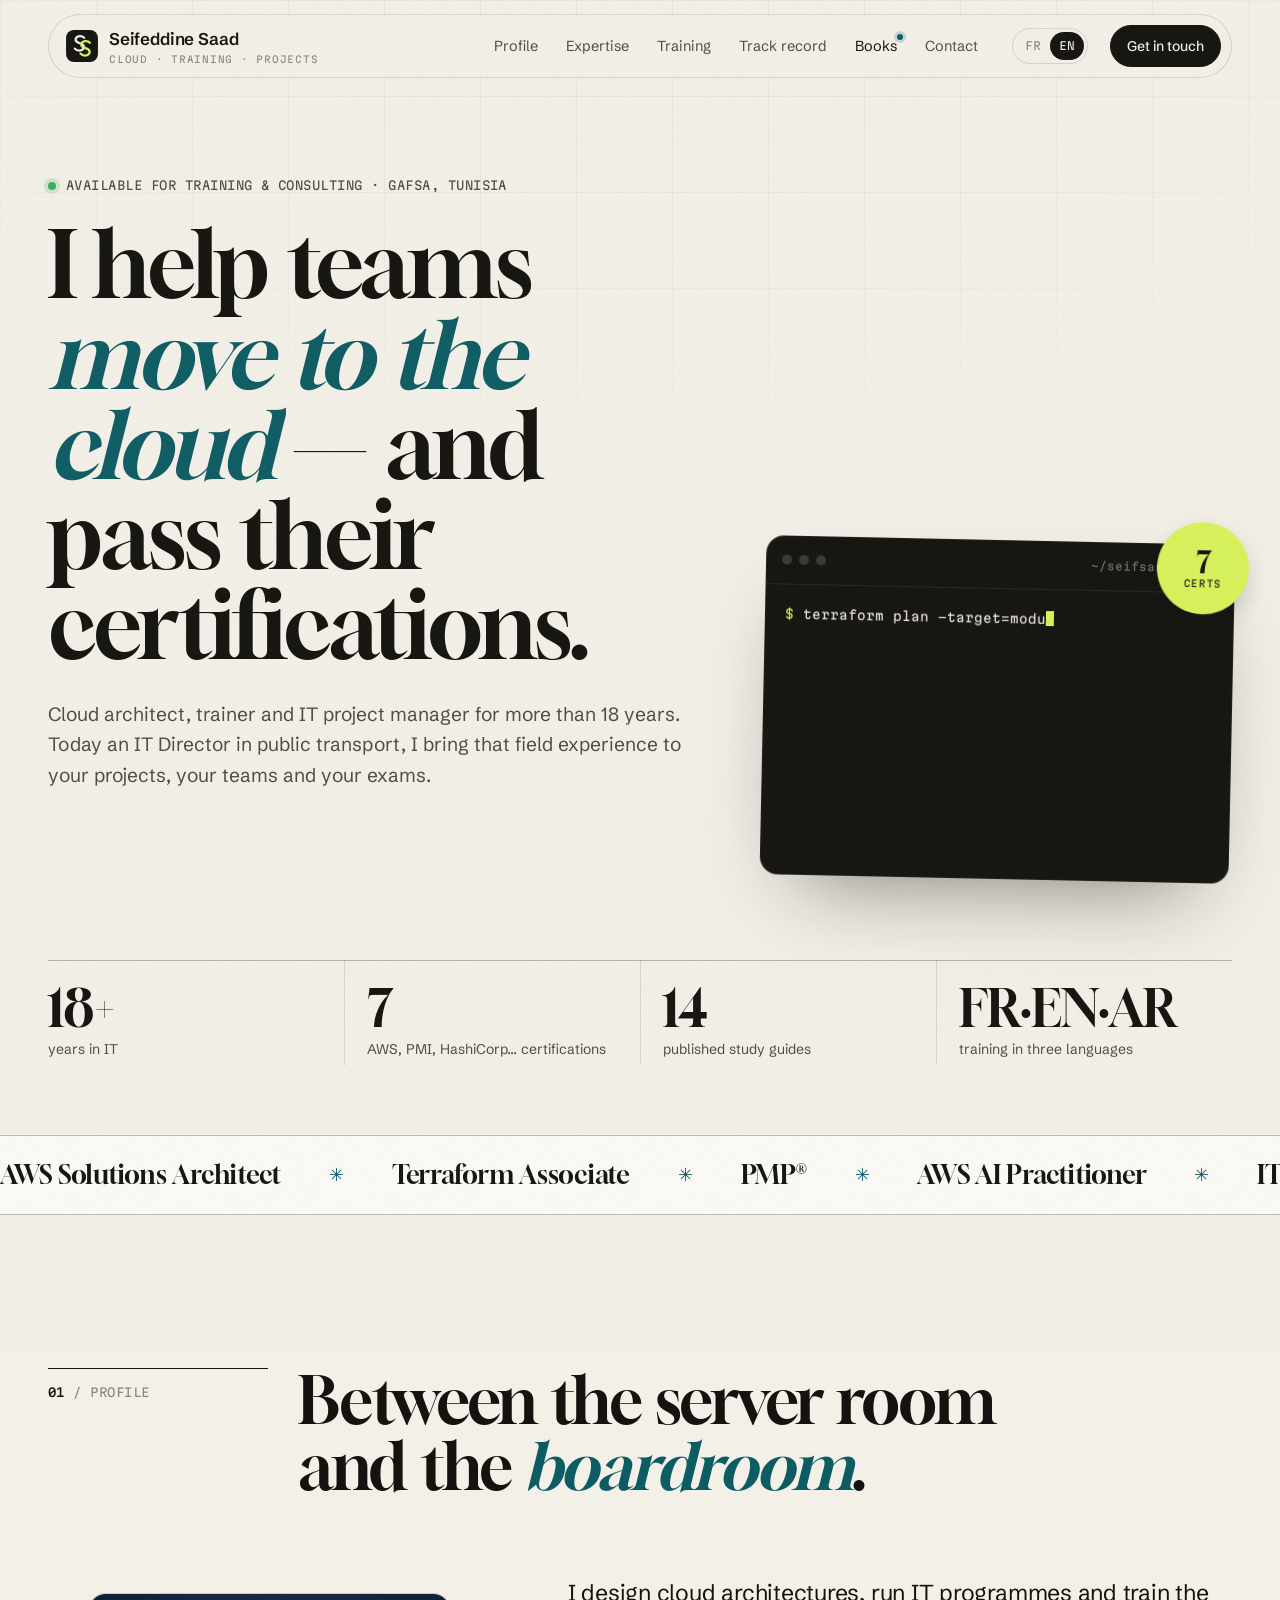
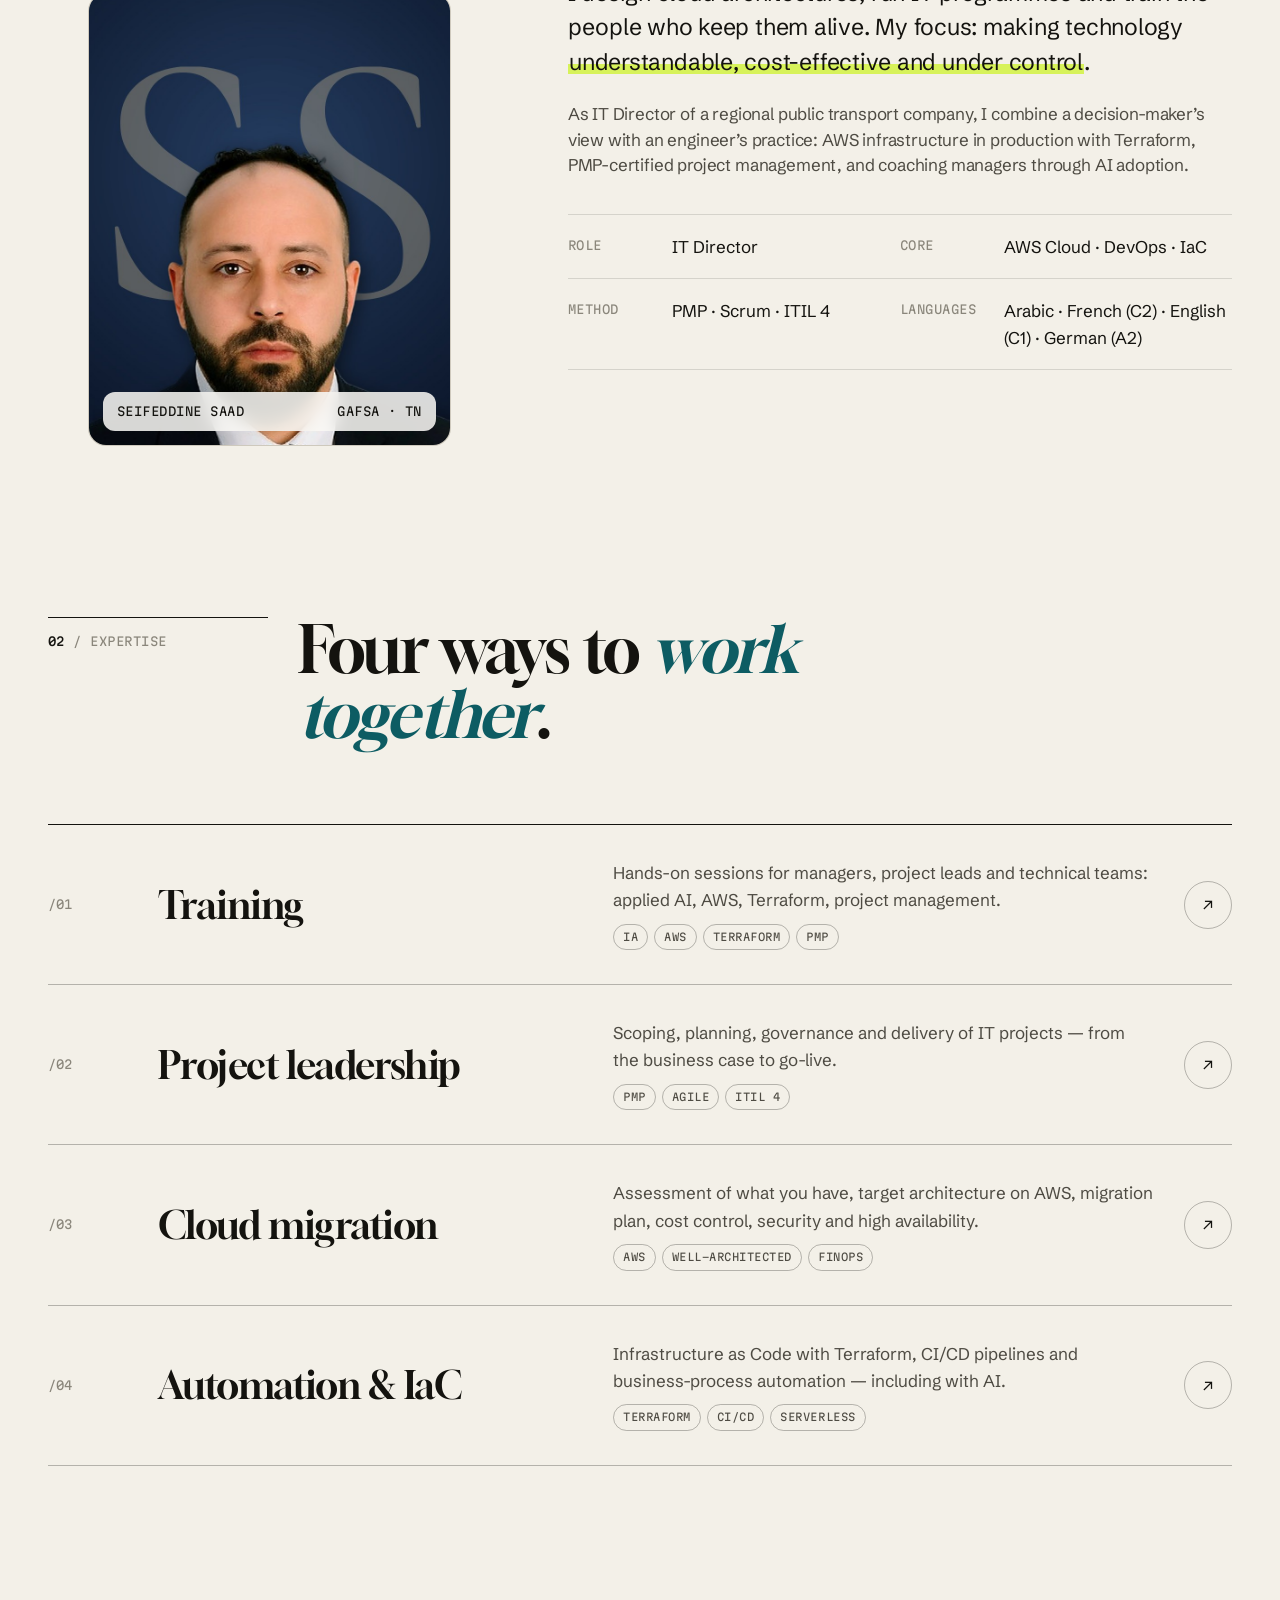
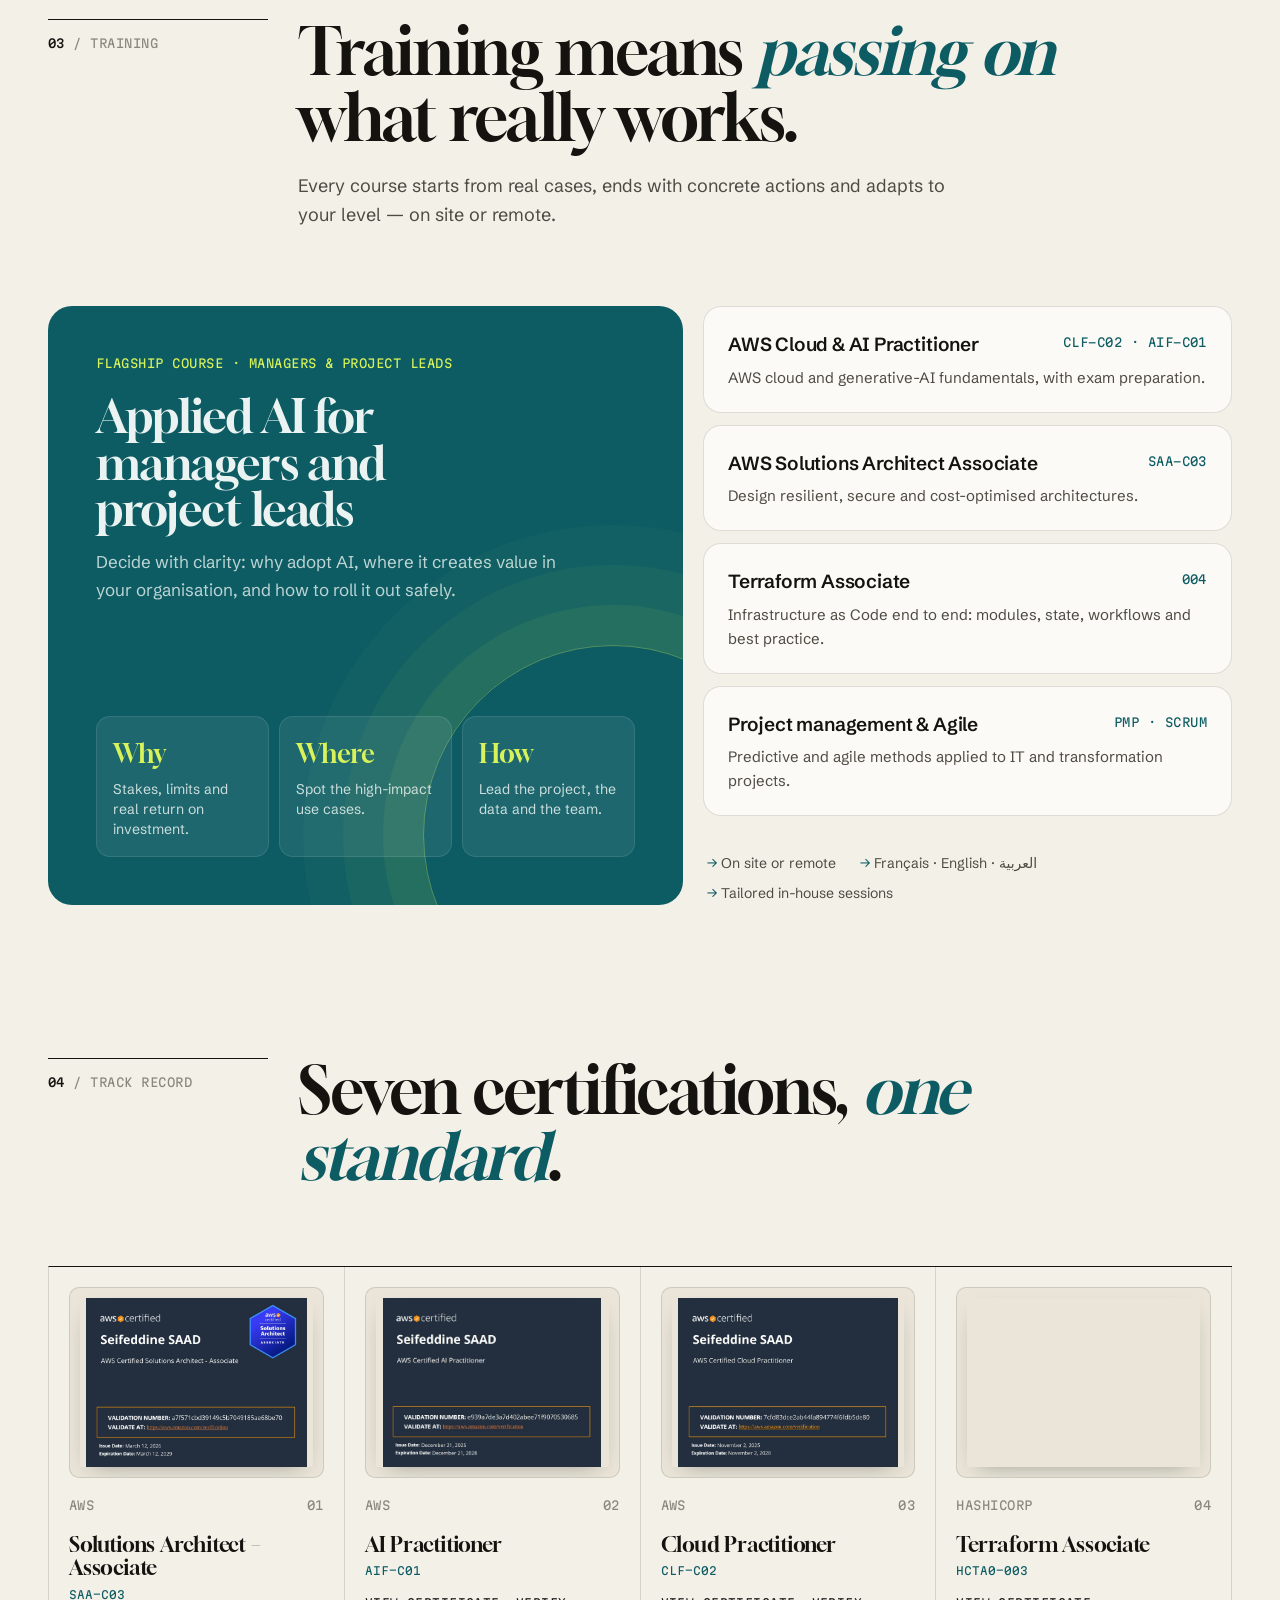
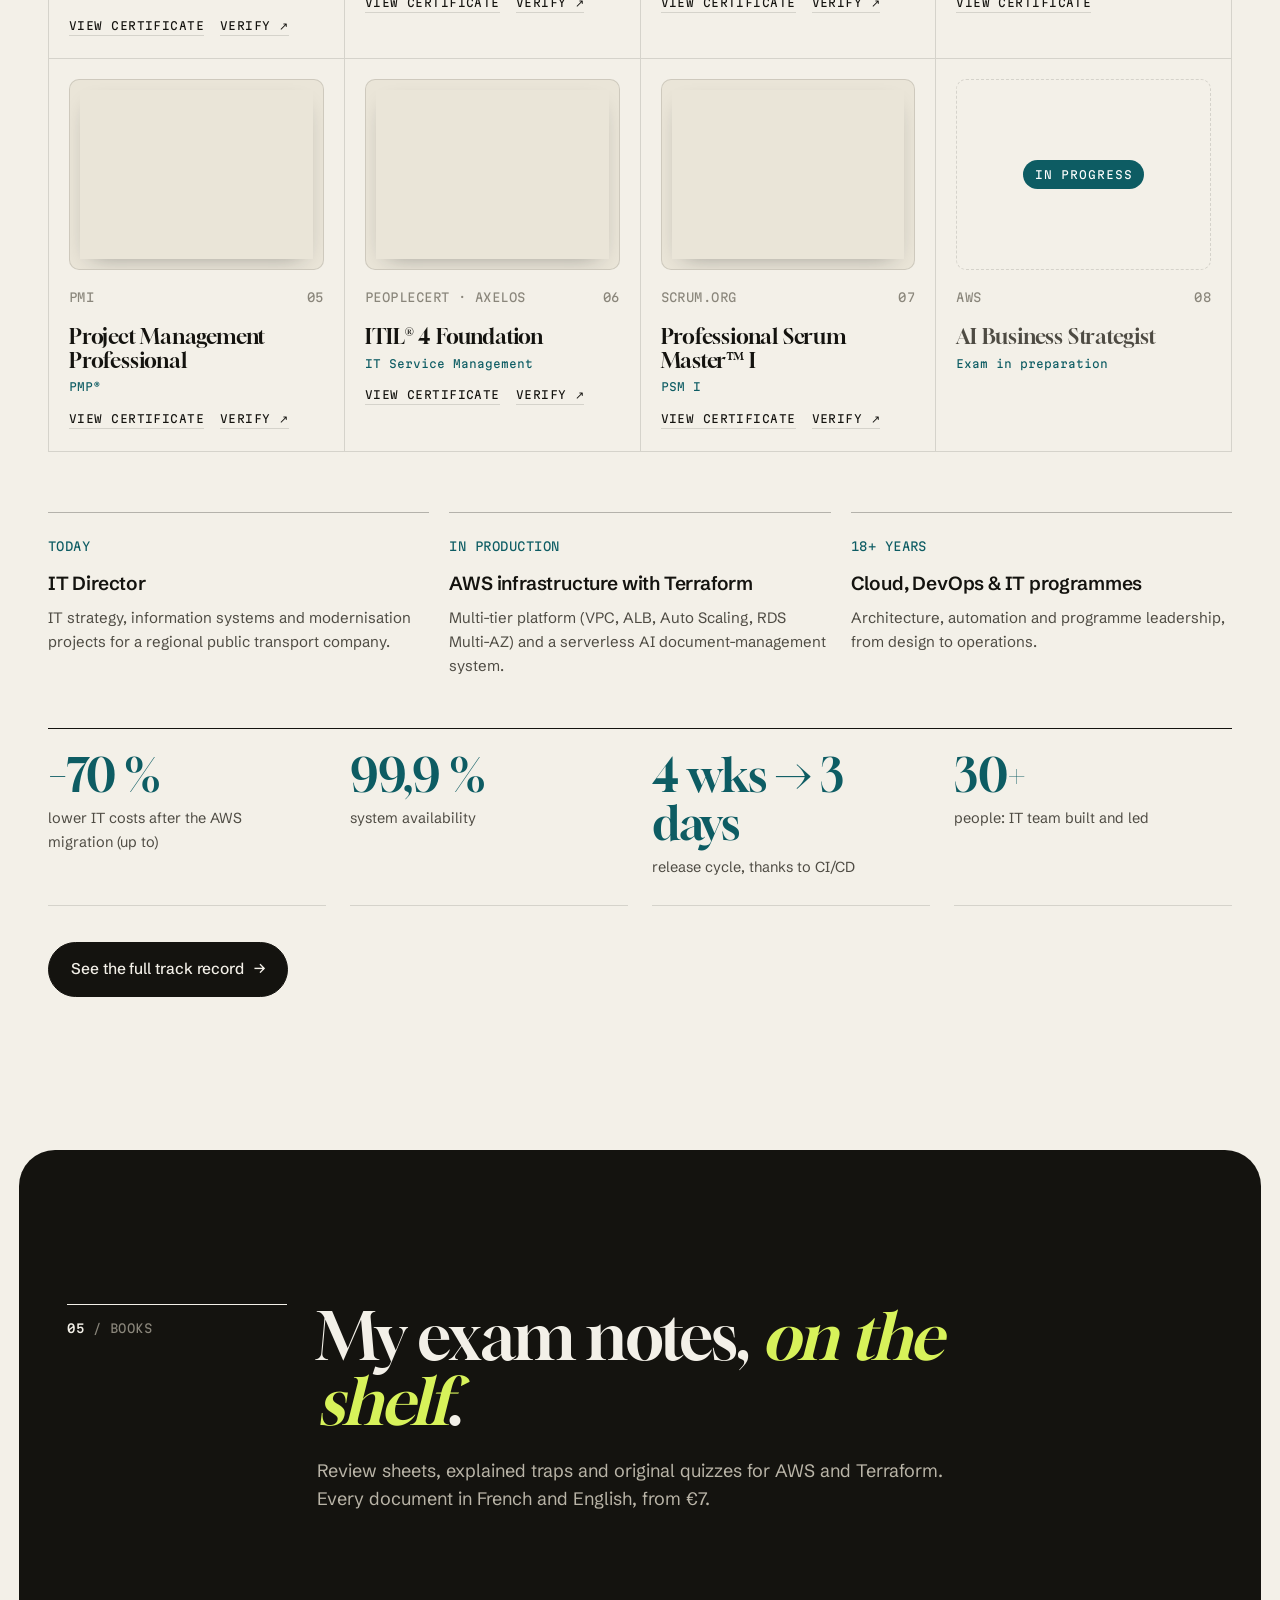
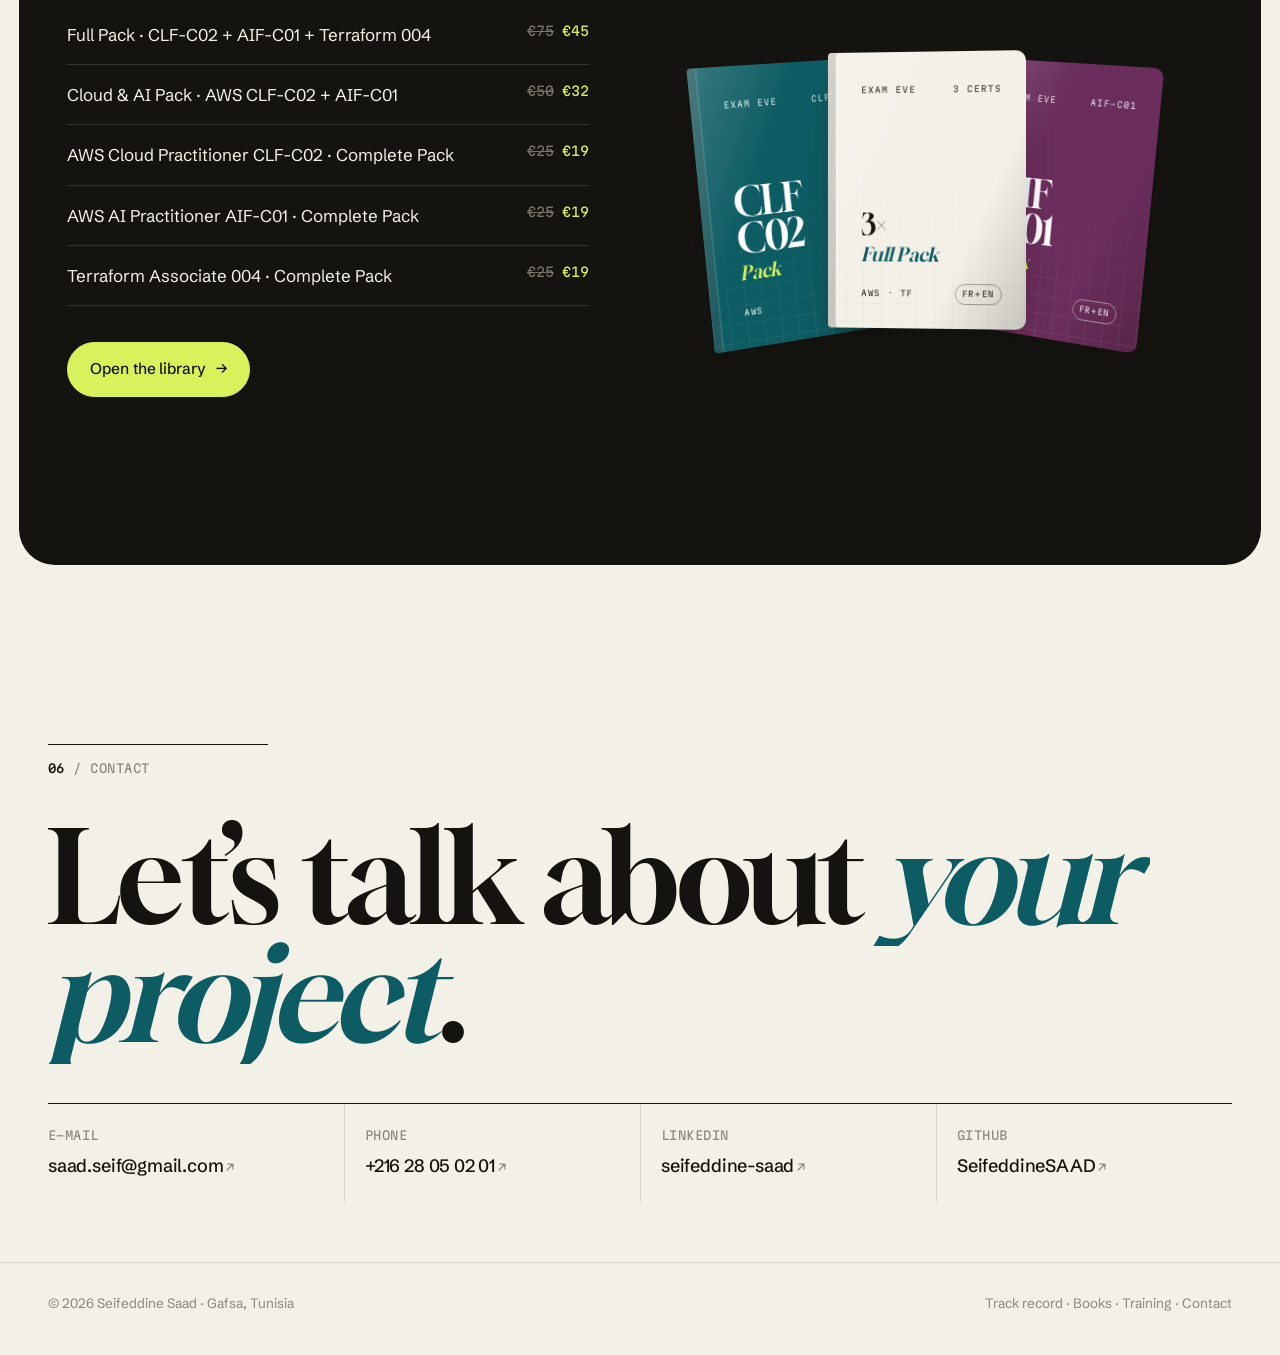
==== commit f39ca126: "Référencement : robots.txt, sitemap, balises de partage et données structurées - robots.txt + sitema" ====
--- a/index.html
+++ b/index.html
@@ -8,11 +8,114 @@
   <meta property="og:title" content="Seifeddine Saad — Cloud Architect & formateur">
   <meta property="og:description" content="Architecture cloud, formation IA/AWS/Terraform, pilotage de projets IT.">
   <meta property="og:type" content="website">
+  <link rel="canonical" href="https://www.seifsaad.com/">
+  <meta property="og:url" content="https://www.seifsaad.com/">
+  <meta property="og:site_name" content="Seifeddine Saad">
+  <meta property="og:locale" content="fr_FR">
+  <meta property="og:locale:alternate" content="en_GB">
+  <meta property="og:image" content="https://www.seifsaad.com/assets/img/og-site.jpg">
+  <meta property="og:image:width" content="1200">
+  <meta property="og:image:height" content="630">
+  <meta name="twitter:card" content="summary_large_image">
+  <meta name="theme-color" content="#F3F0E8">
   <link rel="icon" href="assets/img/logo.svg" type="image/svg+xml">
   <link rel="preconnect" href="https://fonts.googleapis.com">
   <link rel="preconnect" href="https://fonts.gstatic.com" crossorigin>
   <link href="https://fonts.googleapis.com/css2?family=Gloock&family=Martian+Mono:wght@400;500&family=Schibsted+Grotesk:ital,wght@0,400;0,500;0,600;0,700;1,400&display=swap" rel="stylesheet">
   <link rel="stylesheet" href="assets/css/style.css">
+  <script type="application/ld+json" id="seo-jsonld">
+{
+ "@context": "https://schema.org",
+ "@graph": [
+  {
+   "@type": "WebSite",
+   "@id": "https://www.seifsaad.com/#site",
+   "url": "https://www.seifsaad.com/",
+   "name": "Seifeddine Saad",
+   "inLanguage": [
+    "fr",
+    "en"
+   ]
+  },
+  {
+   "@type": "Person",
+   "@id": "https://www.seifsaad.com/#seifeddine",
+   "name": "Seifeddine Saad",
+   "url": "https://www.seifsaad.com/",
+   "jobTitle": "Architecte cloud, formateur et chef de projet IT",
+   "email": "mailto:saad.seif@gmail.com",
+   "telephone": "+216 28 05 02 01",
+   "address": {
+    "@type": "PostalAddress",
+    "addressLocality": "Gafsa",
+    "addressCountry": "TN"
+   },
+   "knowsLanguage": [
+    "ar",
+    "fr",
+    "en",
+    "de"
+   ],
+   "knowsAbout": [
+    "AWS",
+    "Terraform",
+    "Cloud migration",
+    "DevOps",
+    "Intelligence artificielle",
+    "Gestion de projet IT",
+    "ITIL 4",
+    "Scrum"
+   ],
+   "alumniOf": {
+    "@type": "CollegeOrUniversity",
+    "name": "ENSI — École Nationale des Sciences de l’Informatique"
+   },
+   "hasCredential": [
+    {
+     "@type": "EducationalOccupationalCredential",
+     "name": "AWS Solutions Architect – Associate",
+     "credentialCategory": "certification"
+    },
+    {
+     "@type": "EducationalOccupationalCredential",
+     "name": "AWS AI Practitioner",
+     "credentialCategory": "certification"
+    },
+    {
+     "@type": "EducationalOccupationalCredential",
+     "name": "AWS Cloud Practitioner",
+     "credentialCategory": "certification"
+    },
+    {
+     "@type": "EducationalOccupationalCredential",
+     "name": "HashiCorp Terraform Associate",
+     "credentialCategory": "certification"
+    },
+    {
+     "@type": "EducationalOccupationalCredential",
+     "name": "PMI Project Management Professional",
+     "credentialCategory": "certification"
+    },
+    {
+     "@type": "EducationalOccupationalCredential",
+     "name": "PeopleCert · Axelos ITIL® 4 Foundation",
+     "credentialCategory": "certification"
+    },
+    {
+     "@type": "EducationalOccupationalCredential",
+     "name": "Scrum.org Professional Scrum Master™ I",
+     "credentialCategory": "certification"
+    }
+   ],
+   "sameAs": [
+    "https://www.linkedin.com/in/seifeddine-saad",
+    "https://github.com/SeifeddineSAAD",
+    "https://saadseif.gumroad.com"
+   ]
+  }
+ ]
+}
+  </script>
 </head>
 <body data-page="home">
   <div class="veil" aria-hidden="true"></div>
--- a/assets/css/style.css
+++ b/assets/css/style.css
@@ -170,6 +170,7 @@
 /* ---------- Hero ---------- */
 .hero { position: relative; padding: 170px 0 70px; }
 .hero-grid { display: grid; grid-template-columns: 1.25fr .9fr; gap: clamp(30px, 5vw, 80px); align-items: end; }
+.hero-grid > * { min-width: 0; }
 .eyebrow { display: inline-flex; align-items: center; gap: 10px; color: var(--ink-2); }
 .eyebrow .dot { width: 8px; height: 8px; border-radius: 50%; background: #3DAA5C; box-shadow: 0 0 0 4px rgba(61, 170, 92, .18); }
 .h-display {
@@ -179,7 +180,7 @@
   margin: 22px 0 28px;
 }
 .h-display em { font-style: italic; color: var(--petrol); }
-.split .w { display: inline-block; overflow: hidden; vertical-align: top; padding-bottom: .08em; margin-bottom: -.08em; }
+.split .w { display: inline-block; overflow: hidden; vertical-align: top; padding: 0 .14em .08em; margin: 0 -.14em -.08em; }
 .split .w > span { display: inline-block; transform: translateY(110%); transition: transform 1s var(--ease-out); transition-delay: calc(var(--i) * 55ms + 150ms); }
 .split.in .w > span { transform: translateY(0); }
 .lead { font-size: clamp(17px, 1.5vw, 20px); color: var(--ink-2); max-width: 56ch; margin: 0 0 34px; }
